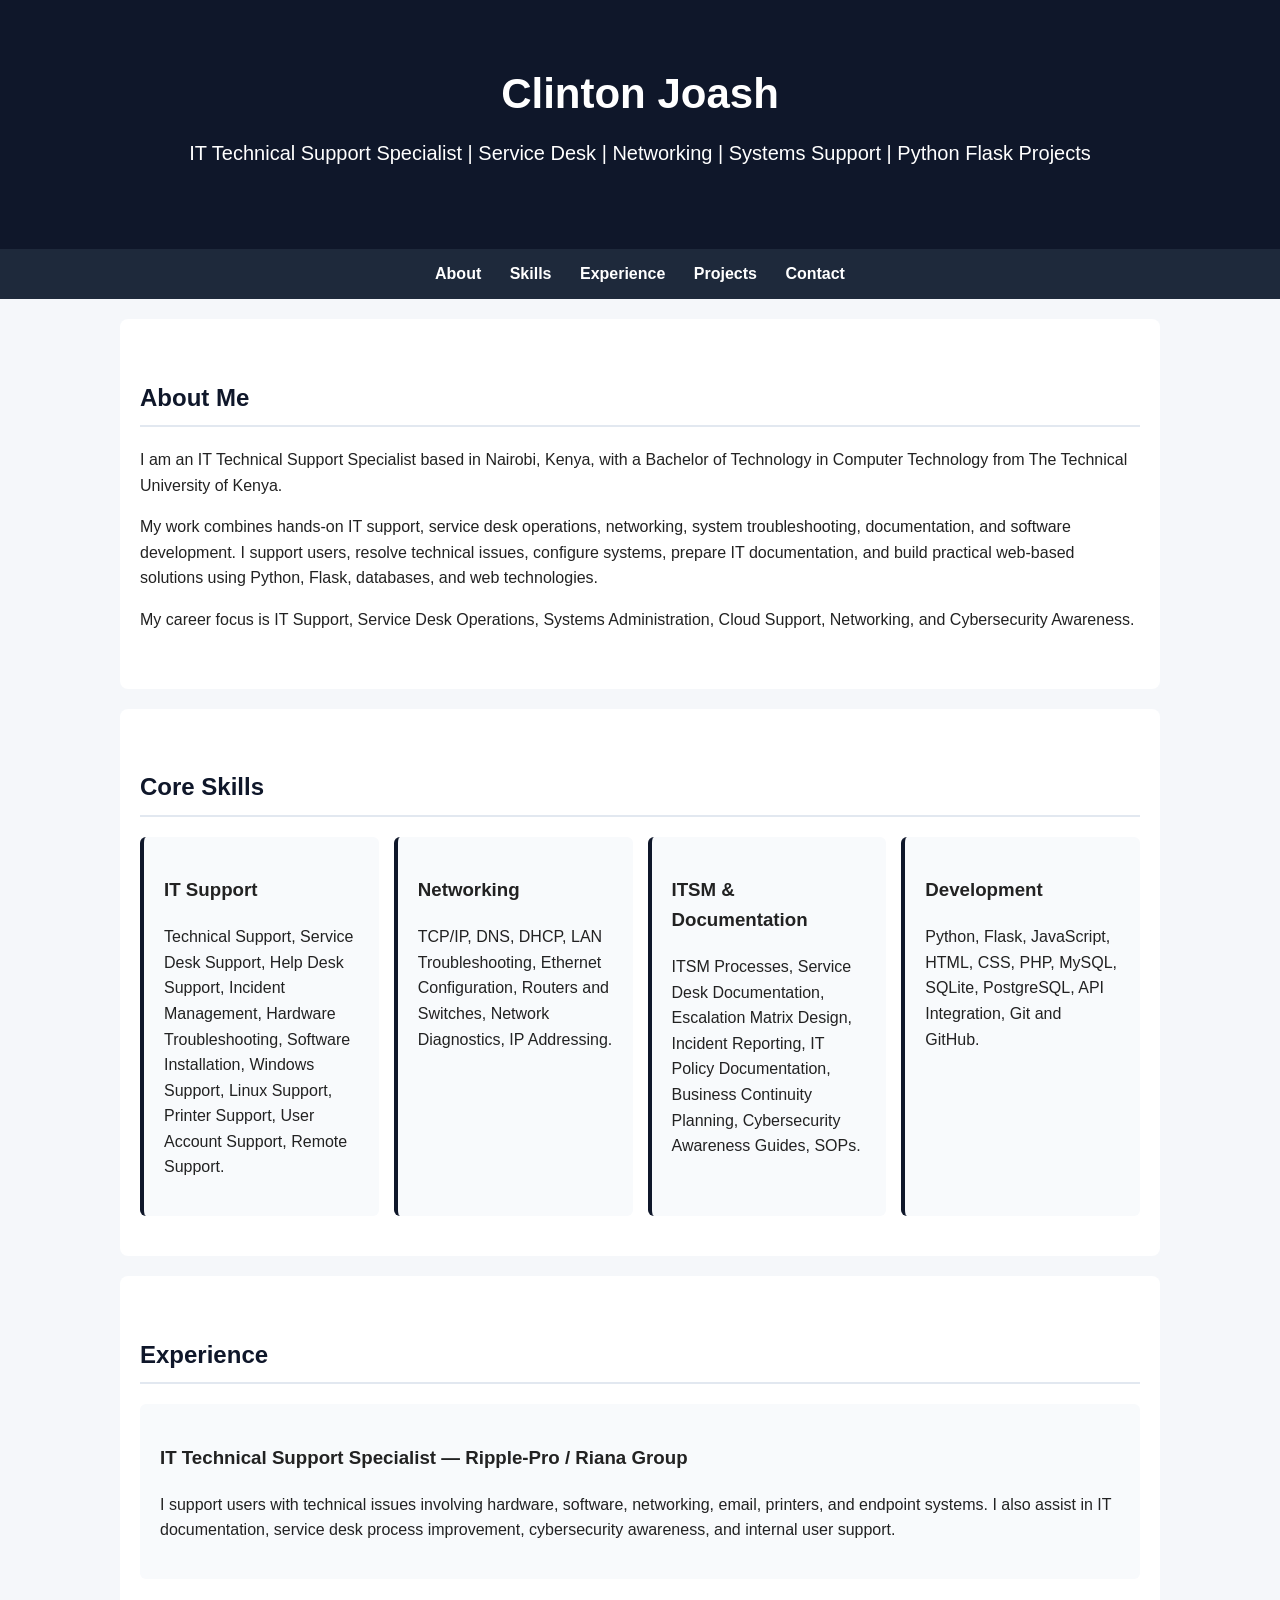
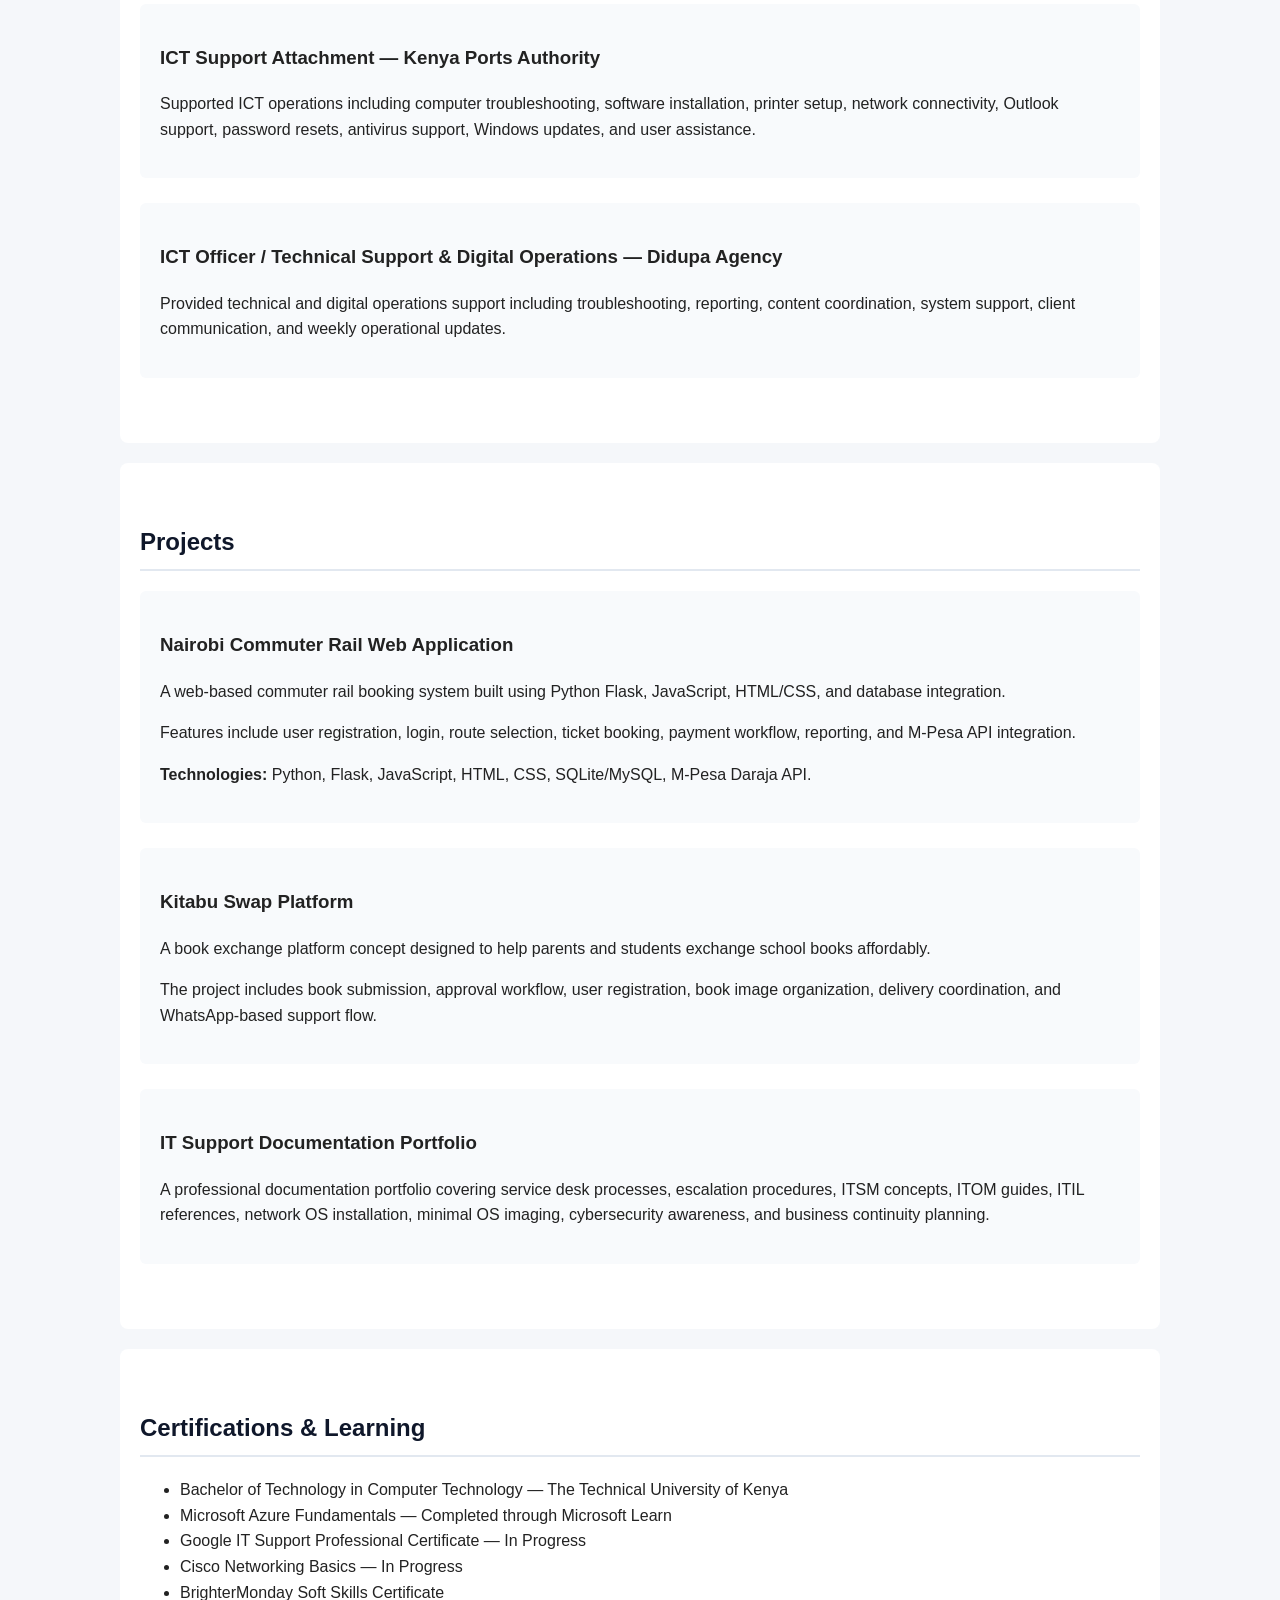
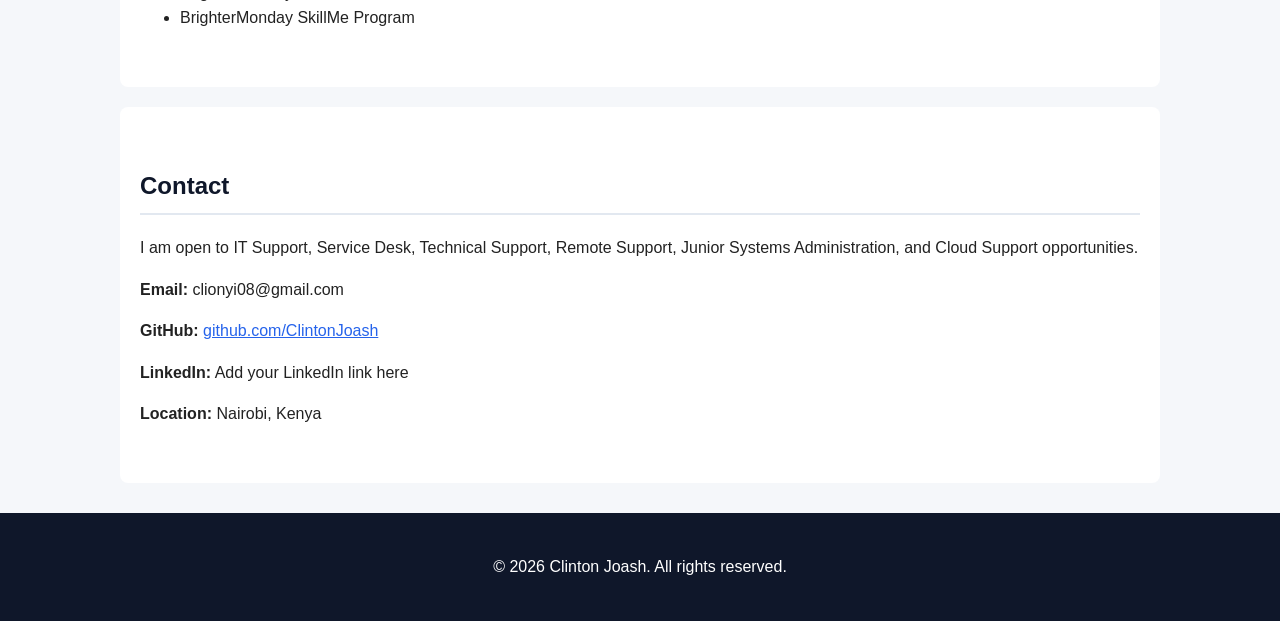
==== index.html @ 5e823f40 "Create professional portfolio website" ====
<!DOCTYPE html>
<html lang="en">
<head>
  <meta charset="UTF-8" />
  <meta name="viewport" content="width=device-width, initial-scale=1.0" />
  <title>Clinton Joash | IT Technical Support Specialist</title>
  <style>
    body {
      margin: 0;
      font-family: Arial, sans-serif;
      line-height: 1.6;
      color: #222;
      background: #f5f7fa;
    }

    header {
      background: #0f172a;
      color: white;
      padding: 60px 20px;
      text-align: center;
    }

    header h1 {
      margin: 0;
      font-size: 42px;
    }

    header p {
      font-size: 20px;
      margin-top: 10px;
    }

    nav {
      background: #1e293b;
      padding: 12px;
      text-align: center;
    }

    nav a {
      color: white;
      text-decoration: none;
      margin: 0 12px;
      font-weight: bold;
    }

    section {
      max-width: 1000px;
      margin: auto;
      padding: 40px 20px;
      background: white;
      margin-top: 20px;
      border-radius: 8px;
    }

    h2 {
      color: #0f172a;
      border-bottom: 2px solid #e2e8f0;
      padding-bottom: 8px;
    }

    .skills {
      display: grid;
      grid-template-columns: repeat(auto-fit, minmax(220px, 1fr));
      gap: 15px;
    }

    .card {
      background: #f8fafc;
      padding: 20px;
      border-left: 4px solid #0f172a;
      border-radius: 6px;
    }

    .project {
      margin-bottom: 25px;
      padding: 20px;
      background: #f8fafc;
      border-radius: 6px;
    }

    footer {
      text-align: center;
      padding: 25px;
      background: #0f172a;
      color: white;
      margin-top: 30px;
    }

    a {
      color: #2563eb;
    }
  </style>
</head>
<body>

  <header>
    <h1>Clinton Joash</h1>
    <p>IT Technical Support Specialist | Service Desk | Networking | Systems Support | Python Flask Projects</p>
  </header>

  <nav>
    <a href="#about">About</a>
    <a href="#skills">Skills</a>
    <a href="#experience">Experience</a>
    <a href="#projects">Projects</a>
    <a href="#contact">Contact</a>
  </nav>

  <section id="about">
    <h2>About Me</h2>
    <p>
      I am an IT Technical Support Specialist based in Nairobi, Kenya, with a Bachelor of Technology
      in Computer Technology from The Technical University of Kenya.
    </p>
    <p>
      My work combines hands-on IT support, service desk operations, networking, system troubleshooting,
      documentation, and software development. I support users, resolve technical issues, configure systems,
      prepare IT documentation, and build practical web-based solutions using Python, Flask, databases, and web technologies.
    </p>
    <p>
      My career focus is IT Support, Service Desk Operations, Systems Administration, Cloud Support,
      Networking, and Cybersecurity Awareness.
    </p>
  </section>

  <section id="skills">
    <h2>Core Skills</h2>

    <div class="skills">
      <div class="card">
        <h3>IT Support</h3>
        <p>
          Technical Support, Service Desk Support, Help Desk Support, Incident Management,
          Hardware Troubleshooting, Software Installation, Windows Support, Linux Support,
          Printer Support, User Account Support, Remote Support.
        </p>
      </div>

      <div class="card">
        <h3>Networking</h3>
        <p>
          TCP/IP, DNS, DHCP, LAN Troubleshooting, Ethernet Configuration,
          Routers and Switches, Network Diagnostics, IP Addressing.
        </p>
      </div>

      <div class="card">
        <h3>ITSM & Documentation</h3>
        <p>
          ITSM Processes, Service Desk Documentation, Escalation Matrix Design,
          Incident Reporting, IT Policy Documentation, Business Continuity Planning,
          Cybersecurity Awareness Guides, SOPs.
        </p>
      </div>

      <div class="card">
        <h3>Development</h3>
        <p>
          Python, Flask, JavaScript, HTML, CSS, PHP, MySQL, SQLite,
          PostgreSQL, API Integration, Git and GitHub.
        </p>
      </div>
    </div>
  </section>

  <section id="experience">
    <h2>Experience</h2>

    <div class="project">
      <h3>IT Technical Support Specialist — Ripple-Pro / Riana Group</h3>
      <p>
        I support users with technical issues involving hardware, software, networking, email,
        printers, and endpoint systems. I also assist in IT documentation, service desk process improvement,
        cybersecurity awareness, and internal user support.
      </p>
    </div>

    <div class="project">
      <h3>ICT Support Attachment — Kenya Ports Authority</h3>
      <p>
        Supported ICT operations including computer troubleshooting, software installation,
        printer setup, network connectivity, Outlook support, password resets, antivirus support,
        Windows updates, and user assistance.
      </p>
    </div>

    <div class="project">
      <h3>ICT Officer / Technical Support & Digital Operations — Didupa Agency</h3>
      <p>
        Provided technical and digital operations support including troubleshooting, reporting,
        content coordination, system support, client communication, and weekly operational updates.
      </p>
    </div>
  </section>

  <section id="projects">
    <h2>Projects</h2>

    <div class="project">
      <h3>Nairobi Commuter Rail Web Application</h3>
      <p>
        A web-based commuter rail booking system built using Python Flask, JavaScript,
        HTML/CSS, and database integration.
      </p>
      <p>
        Features include user registration, login, route selection, ticket booking,
        payment workflow, reporting, and M-Pesa API integration.
      </p>
      <p><strong>Technologies:</strong> Python, Flask, JavaScript, HTML, CSS, SQLite/MySQL, M-Pesa Daraja API.</p>
    </div>

    <div class="project">
      <h3>Kitabu Swap Platform</h3>
      <p>
        A book exchange platform concept designed to help parents and students exchange
        school books affordably.
      </p>
      <p>
        The project includes book submission, approval workflow, user registration,
        book image organization, delivery coordination, and WhatsApp-based support flow.
      </p>
    </div>

    <div class="project">
      <h3>IT Support Documentation Portfolio</h3>
      <p>
        A professional documentation portfolio covering service desk processes, escalation procedures,
        ITSM concepts, ITOM guides, ITIL references, network OS installation, minimal OS imaging,
        cybersecurity awareness, and business continuity planning.
      </p>
    </div>
  </section>

  <section>
    <h2>Certifications & Learning</h2>
    <ul>
      <li>Bachelor of Technology in Computer Technology — The Technical University of Kenya</li>
      <li>Microsoft Azure Fundamentals — Completed through Microsoft Learn</li>
      <li>Google IT Support Professional Certificate — In Progress</li>
      <li>Cisco Networking Basics — In Progress</li>
      <li>BrighterMonday Soft Skills Certificate</li>
      <li>BrighterMonday SkillMe Program</li>
    </ul>
  </section>

  <section id="contact">
    <h2>Contact</h2>
    <p>I am open to IT Support, Service Desk, Technical Support, Remote Support, Junior Systems Administration, and Cloud Support opportunities.</p>
    <p><strong>Email:</strong> clionyi08@gmail.com</p>
    <p><strong>GitHub:</strong> <a href="https://github.com/ClintonJoash">github.com/ClintonJoash</a></p>
    <p><strong>LinkedIn:</strong> Add your LinkedIn link here</p>
    <p><strong>Location:</strong> Nairobi, Kenya</p>
  </section>

  <footer>
    <p>&copy; 2026 Clinton Joash. All rights reserved.</p>
  </footer>

</body>
</html>
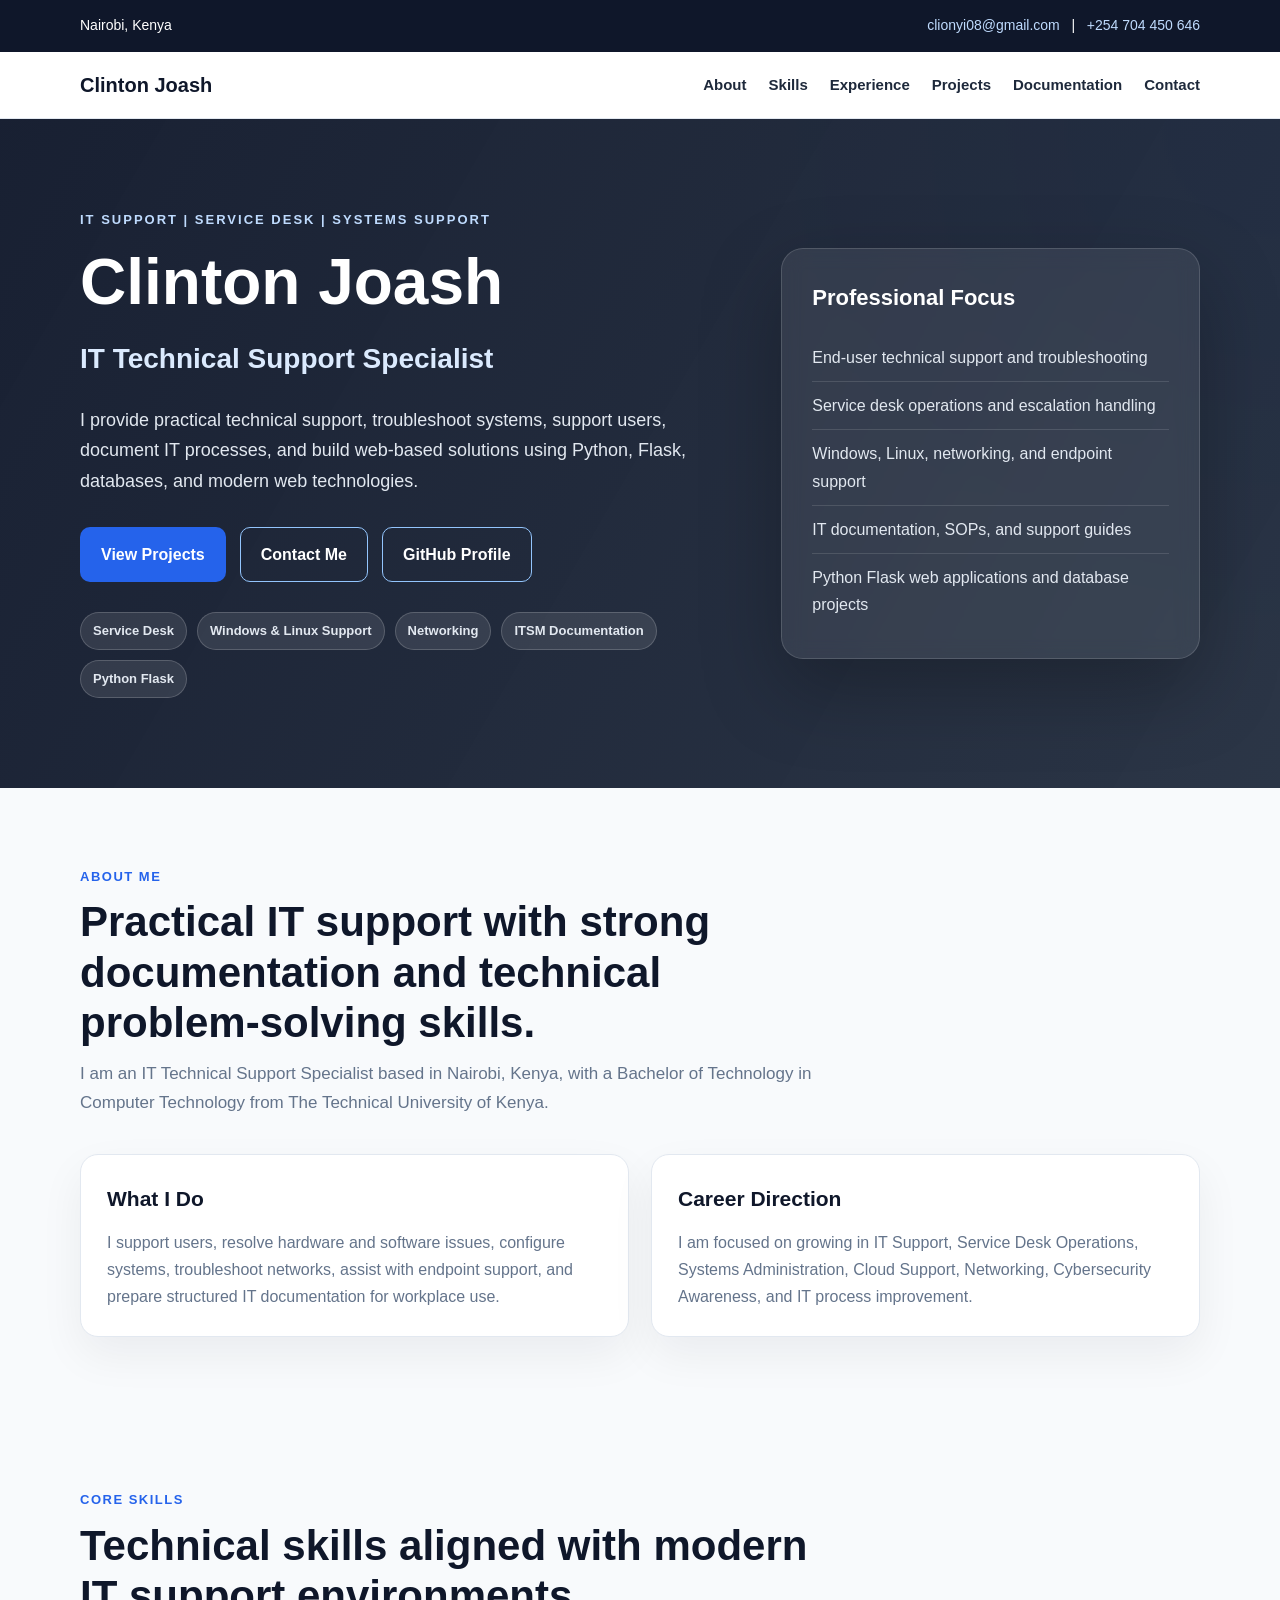
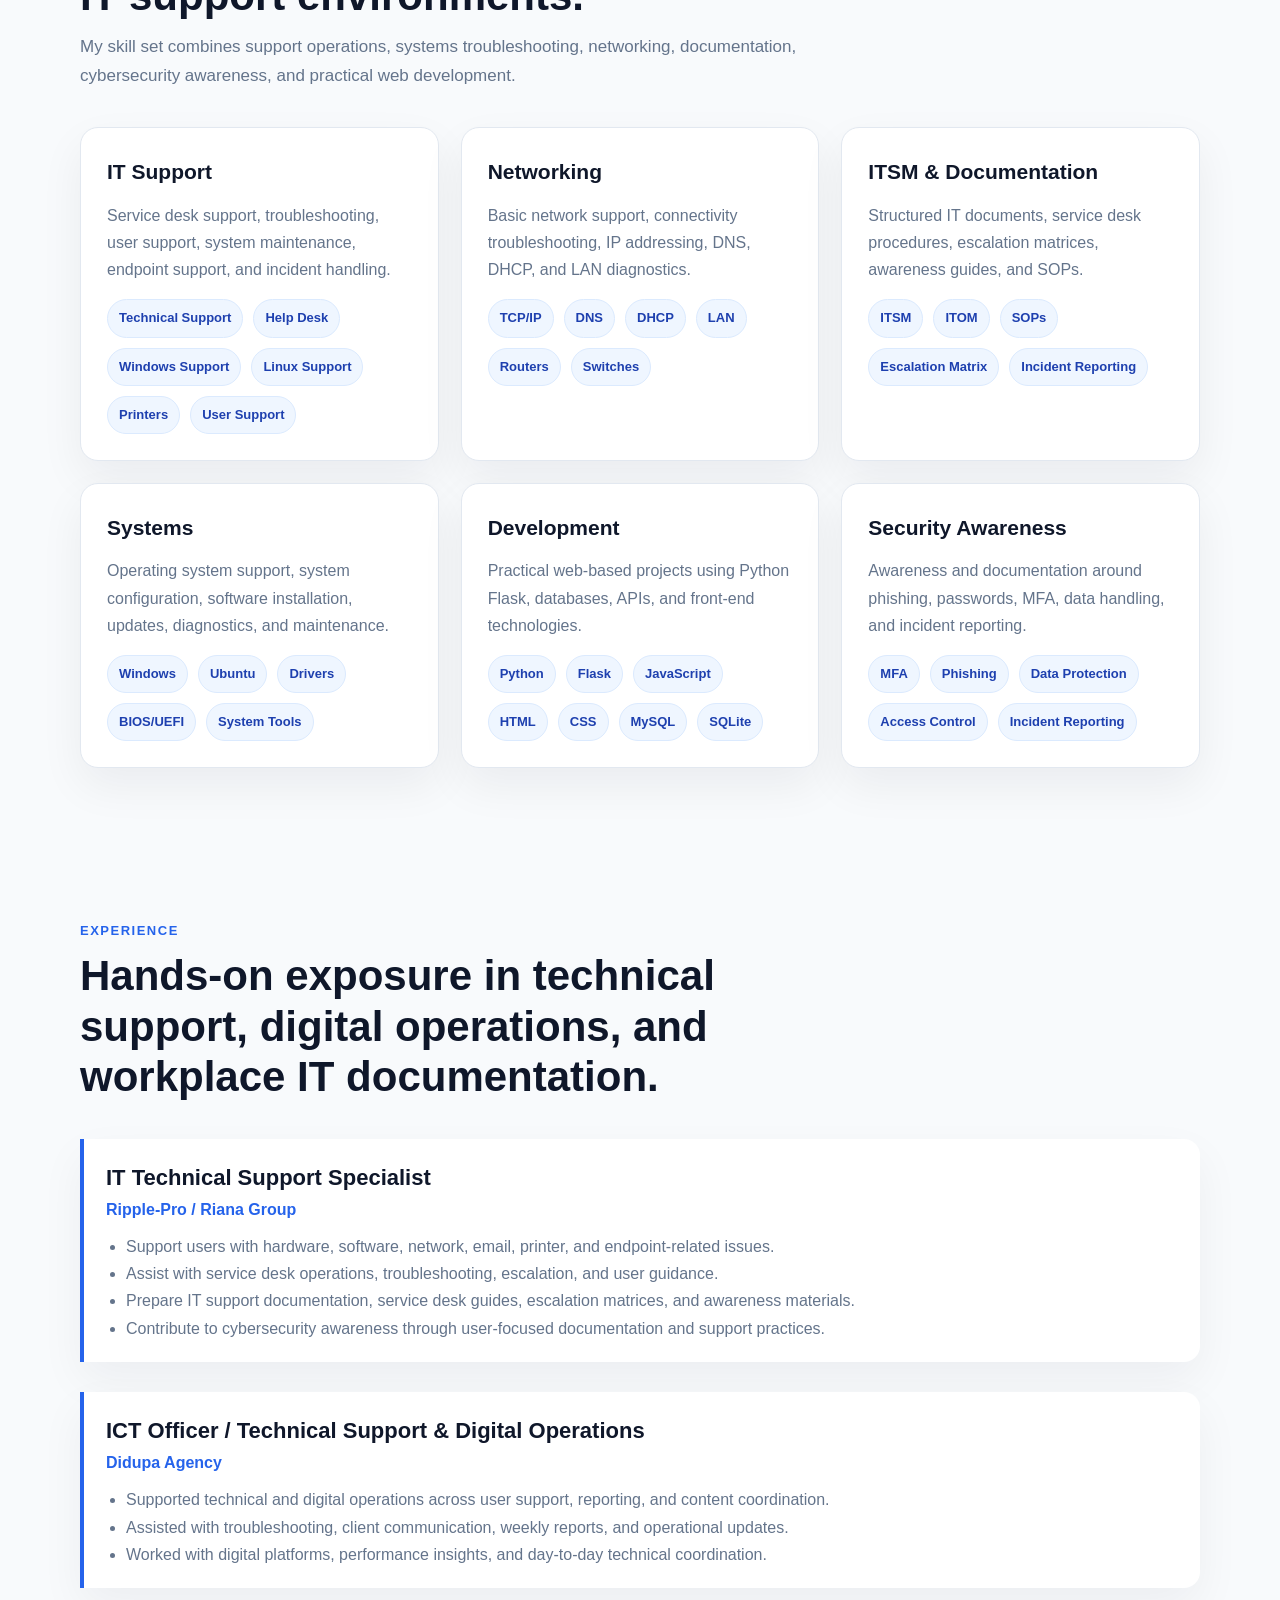
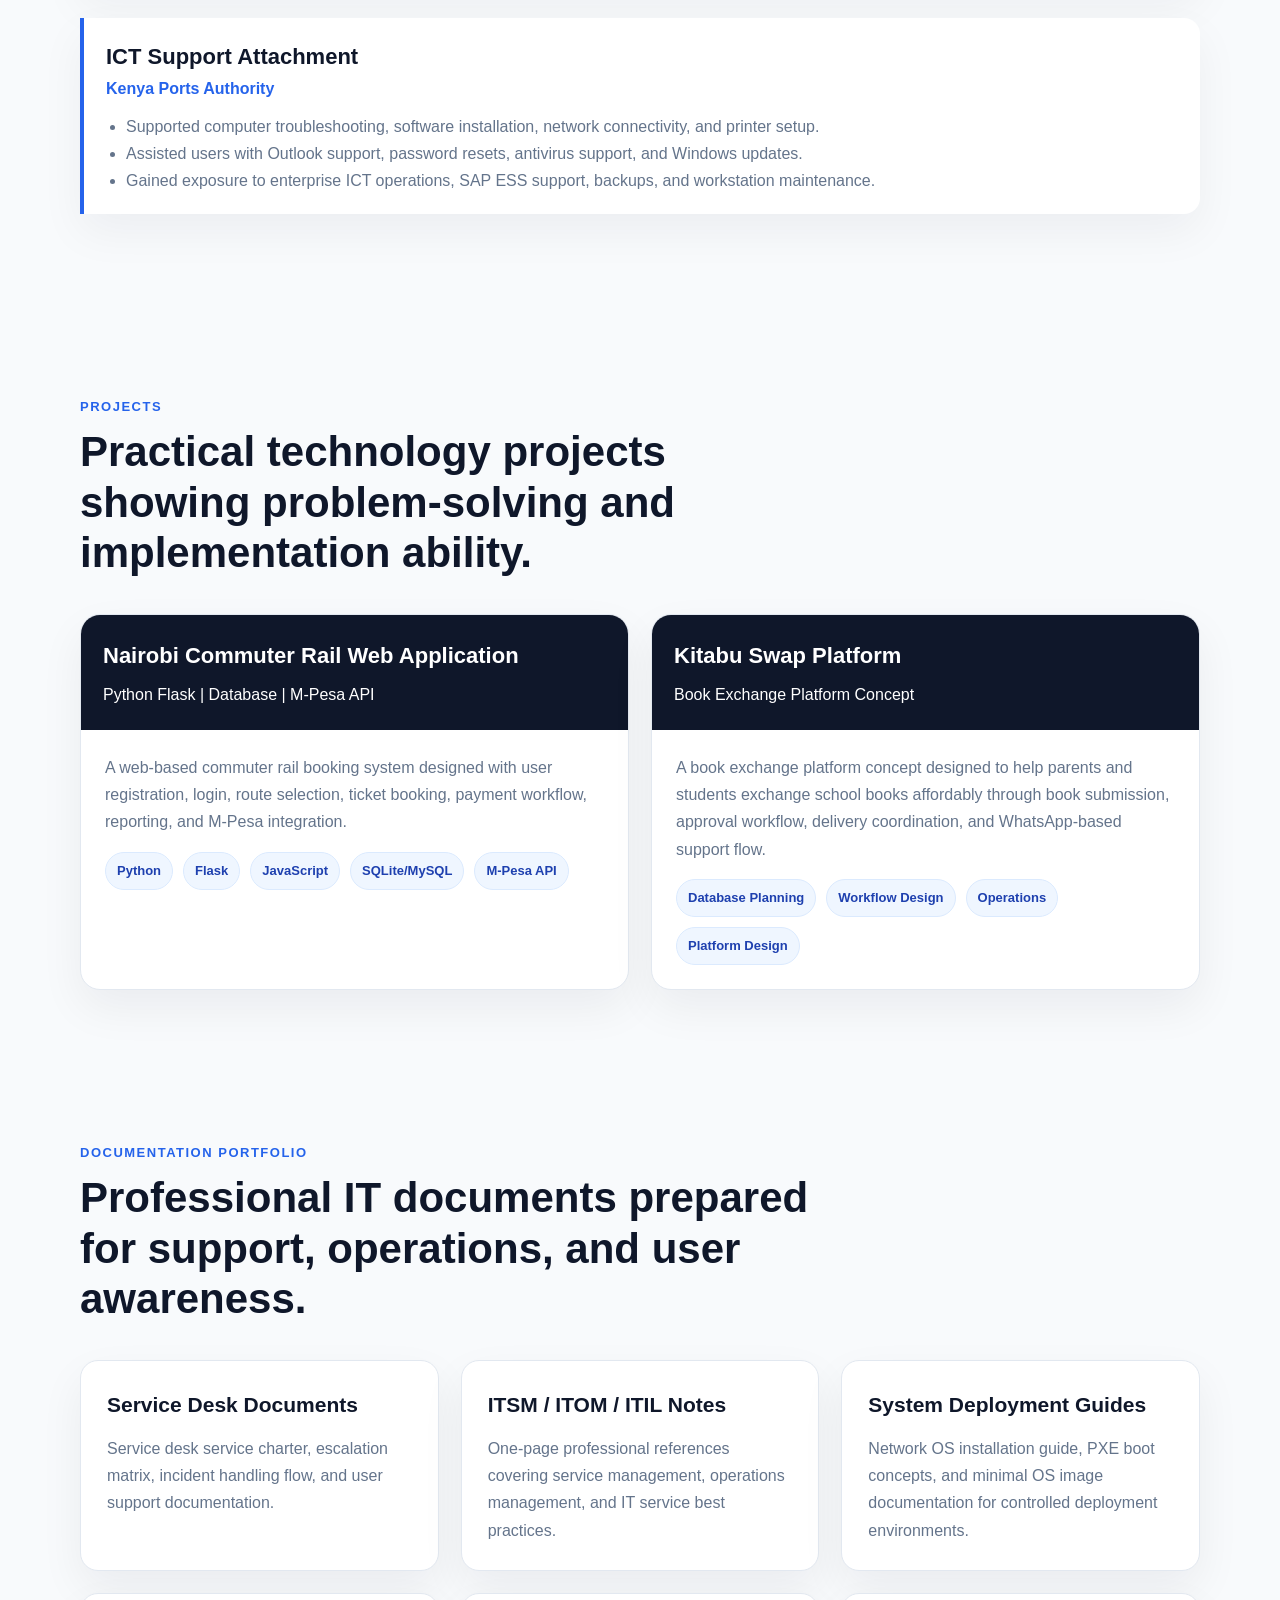
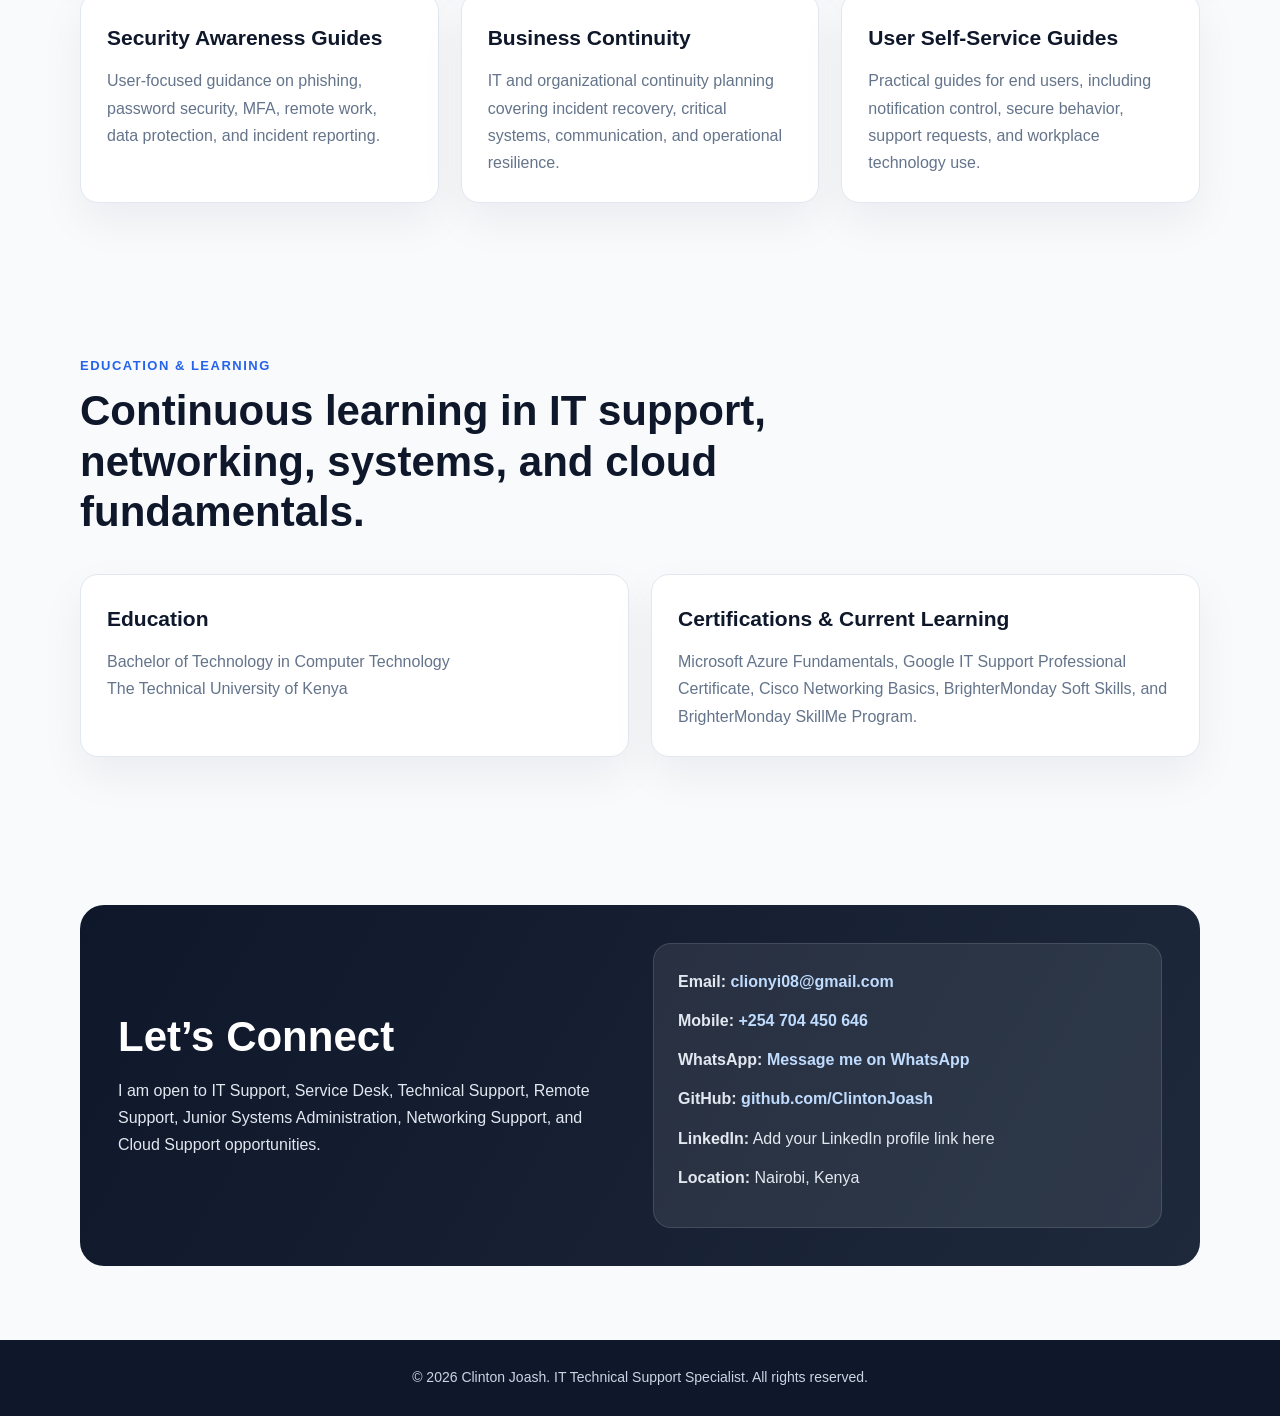
==== commit 7ac62131: "Redesign portfolio website professionally" ====
--- a/index.html
+++ b/index.html
@@ -3,257 +3,820 @@
 <head>
   <meta charset="UTF-8" />
   <meta name="viewport" content="width=device-width, initial-scale=1.0" />
+
   <title>Clinton Joash | IT Technical Support Specialist</title>
+
+  <meta name="description" content="Clinton Joash is an IT Technical Support Specialist based in Nairobi, Kenya, focused on service desk support, networking, systems support, ITSM documentation, and Python Flask projects." />
+
   <style>
+    :root {
+      --primary: #0f172a;
+      --secondary: #1e293b;
+      --accent: #2563eb;
+      --accent-dark: #1d4ed8;
+      --text: #1f2937;
+      --muted: #64748b;
+      --light: #f8fafc;
+      --border: #e2e8f0;
+      --white: #ffffff;
+      --success: #16a34a;
+    }
+
+    * {
+      box-sizing: border-box;
+      margin: 0;
+      padding: 0;
+    }
+
+    html {
+      scroll-behavior: smooth;
+    }
+
     body {
-      margin: 0;
-      font-family: Arial, sans-serif;
-      line-height: 1.6;
-      color: #222;
-      background: #f5f7fa;
-    }
-
-    header {
-      background: #0f172a;
-      color: white;
-      padding: 60px 20px;
+      font-family: Arial, Helvetica, sans-serif;
+      background: var(--light);
+      color: var(--text);
+      line-height: 1.7;
+    }
+
+    a {
+      color: var(--accent);
+      text-decoration: none;
+    }
+
+    a:hover {
+      text-decoration: underline;
+    }
+
+    .container {
+      width: min(1120px, 92%);
+      margin: auto;
+    }
+
+    .topbar {
+      background: var(--primary);
+      color: var(--white);
+      padding: 14px 0;
+      font-size: 14px;
+    }
+
+    .topbar-content {
+      display: flex;
+      justify-content: space-between;
+      gap: 16px;
+      flex-wrap: wrap;
+    }
+
+    .navbar {
+      background: var(--white);
+      border-bottom: 1px solid var(--border);
+      position: sticky;
+      top: 0;
+      z-index: 50;
+    }
+
+    .nav-content {
+      display: flex;
+      justify-content: space-between;
+      align-items: center;
+      padding: 16px 0;
+      gap: 20px;
+    }
+
+    .brand {
+      font-size: 20px;
+      font-weight: 800;
+      color: var(--primary);
+    }
+
+    .nav-links {
+      display: flex;
+      gap: 22px;
+      flex-wrap: wrap;
+      font-size: 15px;
+      font-weight: 600;
+    }
+
+    .nav-links a {
+      color: var(--secondary);
+    }
+
+    .hero {
+      background:
+        linear-gradient(120deg, rgba(15, 23, 42, 0.96), rgba(30, 41, 59, 0.94)),
+        radial-gradient(circle at top right, rgba(37, 99, 235, 0.35), transparent 35%);
+      color: var(--white);
+      padding: 90px 0;
+    }
+
+    .hero-grid {
+      display: grid;
+      grid-template-columns: 1.4fr 0.9fr;
+      gap: 50px;
+      align-items: center;
+    }
+
+    .eyebrow {
+      color: #bfdbfe;
+      text-transform: uppercase;
+      letter-spacing: 2px;
+      font-size: 13px;
+      font-weight: 700;
+      margin-bottom: 16px;
+    }
+
+    .hero h1 {
+      font-size: clamp(36px, 6vw, 64px);
+      line-height: 1.1;
+      margin-bottom: 18px;
+    }
+
+    .hero h2 {
+      font-size: clamp(20px, 3vw, 28px);
+      color: #dbeafe;
+      font-weight: 600;
+      margin-bottom: 22px;
+    }
+
+    .hero p {
+      font-size: 18px;
+      color: #e2e8f0;
+      max-width: 720px;
+      margin-bottom: 30px;
+    }
+
+    .hero-actions {
+      display: flex;
+      gap: 14px;
+      flex-wrap: wrap;
+      margin-bottom: 30px;
+    }
+
+    .btn {
+      display: inline-block;
+      padding: 13px 20px;
+      border-radius: 10px;
+      font-weight: 700;
+      transition: 0.2s ease;
+      border: 1px solid transparent;
+    }
+
+    .btn-primary {
+      background: var(--accent);
+      color: var(--white);
+    }
+
+    .btn-primary:hover {
+      background: var(--accent-dark);
+      text-decoration: none;
+    }
+
+    .btn-outline {
+      border-color: #93c5fd;
+      color: var(--white);
+    }
+
+    .btn-outline:hover {
+      background: rgba(255, 255, 255, 0.1);
+      text-decoration: none;
+    }
+
+    .hero-card {
+      background: rgba(255, 255, 255, 0.08);
+      border: 1px solid rgba(255, 255, 255, 0.15);
+      backdrop-filter: blur(10px);
+      border-radius: 22px;
+      padding: 30px;
+      box-shadow: 0 30px 80px rgba(0, 0, 0, 0.25);
+    }
+
+    .hero-card h3 {
+      margin-bottom: 18px;
+      font-size: 22px;
+    }
+
+    .hero-card ul {
+      list-style: none;
+    }
+
+    .hero-card li {
+      padding: 10px 0;
+      border-bottom: 1px solid rgba(255, 255, 255, 0.12);
+      color: #e2e8f0;
+    }
+
+    .hero-card li:last-child {
+      border-bottom: none;
+    }
+
+    .badges {
+      display: flex;
+      gap: 10px;
+      flex-wrap: wrap;
+    }
+
+    .badge {
+      background: rgba(255, 255, 255, 0.1);
+      border: 1px solid rgba(255, 255, 255, 0.18);
+      color: #e2e8f0;
+      padding: 7px 12px;
+      border-radius: 999px;
+      font-size: 13px;
+      font-weight: 700;
+    }
+
+    section {
+      padding: 74px 0;
+    }
+
+    .section-title {
+      max-width: 760px;
+      margin-bottom: 36px;
+    }
+
+    .section-title span {
+      color: var(--accent);
+      font-weight: 800;
+      text-transform: uppercase;
+      letter-spacing: 1.5px;
+      font-size: 13px;
+    }
+
+    .section-title h2 {
+      font-size: clamp(28px, 4vw, 42px);
+      color: var(--primary);
+      margin: 8px 0 12px;
+      line-height: 1.2;
+    }
+
+    .section-title p {
+      color: var(--muted);
+      font-size: 17px;
+    }
+
+    .grid-3 {
+      display: grid;
+      grid-template-columns: repeat(3, 1fr);
+      gap: 22px;
+    }
+
+    .grid-2 {
+      display: grid;
+      grid-template-columns: repeat(2, 1fr);
+      gap: 22px;
+    }
+
+    .card {
+      background: var(--white);
+      border: 1px solid var(--border);
+      border-radius: 18px;
+      padding: 26px;
+      box-shadow: 0 18px 45px rgba(15, 23, 42, 0.06);
+    }
+
+    .card h3 {
+      color: var(--primary);
+      font-size: 21px;
+      margin-bottom: 12px;
+    }
+
+    .card p {
+      color: var(--muted);
+    }
+
+    .skills-list {
+      display: flex;
+      gap: 10px;
+      flex-wrap: wrap;
+      margin-top: 16px;
+    }
+
+    .skill {
+      background: #eff6ff;
+      color: #1e40af;
+      border: 1px solid #dbeafe;
+      padding: 7px 11px;
+      border-radius: 999px;
+      font-size: 13px;
+      font-weight: 700;
+    }
+
+    .experience-item {
+      border-left: 4px solid var(--accent);
+      padding-left: 22px;
+      margin-bottom: 30px;
+      background: var(--white);
+      border-radius: 0 16px 16px 0;
+      padding-top: 20px;
+      padding-bottom: 20px;
+      padding-right: 22px;
+      box-shadow: 0 18px 45px rgba(15, 23, 42, 0.05);
+    }
+
+    .experience-item h3 {
+      color: var(--primary);
+      font-size: 22px;
+    }
+
+    .role-meta {
+      color: var(--accent);
+      font-weight: 800;
+      margin-bottom: 10px;
+    }
+
+    .experience-item ul {
+      margin-left: 20px;
+      color: var(--muted);
+    }
+
+    .project-card {
+      background: var(--white);
+      border: 1px solid var(--border);
+      border-radius: 20px;
+      overflow: hidden;
+      box-shadow: 0 18px 45px rgba(15, 23, 42, 0.06);
+    }
+
+    .project-header {
+      background: var(--primary);
+      color: var(--white);
+      padding: 22px;
+    }
+
+    .project-header h3 {
+      font-size: 22px;
+      margin-bottom: 6px;
+    }
+
+    .project-body {
+      padding: 24px;
+    }
+
+    .project-body p {
+      color: var(--muted);
+      margin-bottom: 14px;
+    }
+
+    .contact-box {
+      background: linear-gradient(120deg, var(--primary), var(--secondary));
+      color: var(--white);
+      border-radius: 24px;
+      padding: 38px;
+      display: grid;
+      grid-template-columns: 1fr 1fr;
+      gap: 26px;
+      align-items: center;
+    }
+
+    .contact-box h2 {
+      font-size: clamp(28px, 4vw, 42px);
+      line-height: 1.2;
+      margin-bottom: 14px;
+    }
+
+    .contact-box p {
+      color: #e2e8f0;
+    }
+
+    .contact-links {
+      background: rgba(255, 255, 255, 0.08);
+      border: 1px solid rgba(255, 255, 255, 0.12);
+      border-radius: 18px;
+      padding: 24px;
+    }
+
+    .contact-links p {
+      margin-bottom: 12px;
+      word-break: break-word;
+    }
+
+    .contact-links a {
+      color: #bfdbfe;
+      font-weight: 700;
+    }
+
+    footer {
+      background: var(--primary);
+      color: #cbd5e1;
       text-align: center;
-    }
-
-    header h1 {
-      margin: 0;
-      font-size: 42px;
-    }
-
-    header p {
-      font-size: 20px;
-      margin-top: 10px;
-    }
-
-    nav {
-      background: #1e293b;
-      padding: 12px;
-      text-align: center;
-    }
-
-    nav a {
-      color: white;
-      text-decoration: none;
-      margin: 0 12px;
-      font-weight: bold;
-    }
-
-    section {
-      max-width: 1000px;
-      margin: auto;
-      padding: 40px 20px;
-      background: white;
-      margin-top: 20px;
-      border-radius: 8px;
-    }
-
-    h2 {
-      color: #0f172a;
-      border-bottom: 2px solid #e2e8f0;
-      padding-bottom: 8px;
-    }
-
-    .skills {
-      display: grid;
-      grid-template-columns: repeat(auto-fit, minmax(220px, 1fr));
-      gap: 15px;
-    }
-
-    .card {
-      background: #f8fafc;
-      padding: 20px;
-      border-left: 4px solid #0f172a;
-      border-radius: 6px;
-    }
-
-    .project {
-      margin-bottom: 25px;
-      padding: 20px;
-      background: #f8fafc;
-      border-radius: 6px;
-    }
-
-    footer {
-      text-align: center;
-      padding: 25px;
-      background: #0f172a;
-      color: white;
-      margin-top: 30px;
-    }
-
-    a {
-      color: #2563eb;
+      padding: 26px 0;
+      font-size: 14px;
+    }
+
+    @media (max-width: 860px) {
+      .hero-grid,
+      .grid-2,
+      .grid-3,
+      .contact-box {
+        grid-template-columns: 1fr;
+      }
+
+      .nav-content {
+        align-items: flex-start;
+        flex-direction: column;
+      }
+
+      .hero {
+        padding: 70px 0;
+      }
     }
   </style>
 </head>
+
 <body>
 
-  <header>
-    <h1>Clinton Joash</h1>
-    <p>IT Technical Support Specialist | Service Desk | Networking | Systems Support | Python Flask Projects</p>
+  <div class="topbar">
+    <div class="container topbar-content">
+      <div>Nairobi, Kenya</div>
+      <div>
+        <a href="mailto:clionyi08@gmail.com" style="color:#bfdbfe;">clionyi08@gmail.com</a>
+        &nbsp; | &nbsp;
+        <a href="tel:+254704450646" style="color:#bfdbfe;">+254 704 450 646</a>
+      </div>
+    </div>
+  </div>
+
+  <nav class="navbar">
+    <div class="container nav-content">
+      <div class="brand">Clinton Joash</div>
+      <div class="nav-links">
+        <a href="#about">About</a>
+        <a href="#skills">Skills</a>
+        <a href="#experience">Experience</a>
+        <a href="#projects">Projects</a>
+        <a href="#documentation">Documentation</a>
+        <a href="#contact">Contact</a>
+      </div>
+    </div>
+  </nav>
+
+  <header class="hero">
+    <div class="container hero-grid">
+      <div>
+        <div class="eyebrow">IT Support | Service Desk | Systems Support</div>
+        <h1>Clinton Joash</h1>
+        <h2>IT Technical Support Specialist</h2>
+        <p>
+          I provide practical technical support, troubleshoot systems, support users,
+          document IT processes, and build web-based solutions using Python, Flask,
+          databases, and modern web technologies.
+        </p>
+
+        <div class="hero-actions">
+          <a href="#projects" class="btn btn-primary">View Projects</a>
+          <a href="#contact" class="btn btn-outline">Contact Me</a>
+          <a href="https://github.com/ClintonJoash" class="btn btn-outline" target="_blank">GitHub Profile</a>
+        </div>
+
+        <div class="badges">
+          <span class="badge">Service Desk</span>
+          <span class="badge">Windows & Linux Support</span>
+          <span class="badge">Networking</span>
+          <span class="badge">ITSM Documentation</span>
+          <span class="badge">Python Flask</span>
+        </div>
+      </div>
+
+      <div class="hero-card">
+        <h3>Professional Focus</h3>
+        <ul>
+          <li>End-user technical support and troubleshooting</li>
+          <li>Service desk operations and escalation handling</li>
+          <li>Windows, Linux, networking, and endpoint support</li>
+          <li>IT documentation, SOPs, and support guides</li>
+          <li>Python Flask web applications and database projects</li>
+        </ul>
+      </div>
+    </div>
   </header>
 
-  <nav>
-    <a href="#about">About</a>
-    <a href="#skills">Skills</a>
-    <a href="#experience">Experience</a>
-    <a href="#projects">Projects</a>
-    <a href="#contact">Contact</a>
-  </nav>
-
   <section id="about">
-    <h2>About Me</h2>
-    <p>
-      I am an IT Technical Support Specialist based in Nairobi, Kenya, with a Bachelor of Technology
-      in Computer Technology from The Technical University of Kenya.
-    </p>
-    <p>
-      My work combines hands-on IT support, service desk operations, networking, system troubleshooting,
-      documentation, and software development. I support users, resolve technical issues, configure systems,
-      prepare IT documentation, and build practical web-based solutions using Python, Flask, databases, and web technologies.
-    </p>
-    <p>
-      My career focus is IT Support, Service Desk Operations, Systems Administration, Cloud Support,
-      Networking, and Cybersecurity Awareness.
-    </p>
+    <div class="container">
+      <div class="section-title">
+        <span>About Me</span>
+        <h2>Practical IT support with strong documentation and technical problem-solving skills.</h2>
+        <p>
+          I am an IT Technical Support Specialist based in Nairobi, Kenya, with a Bachelor of Technology
+          in Computer Technology from The Technical University of Kenya.
+        </p>
+      </div>
+
+      <div class="grid-2">
+        <div class="card">
+          <h3>What I Do</h3>
+          <p>
+            I support users, resolve hardware and software issues, configure systems,
+            troubleshoot networks, assist with endpoint support, and prepare structured
+            IT documentation for workplace use.
+          </p>
+        </div>
+
+        <div class="card">
+          <h3>Career Direction</h3>
+          <p>
+            I am focused on growing in IT Support, Service Desk Operations, Systems Administration,
+            Cloud Support, Networking, Cybersecurity Awareness, and IT process improvement.
+          </p>
+        </div>
+      </div>
+    </div>
   </section>
 
   <section id="skills">
-    <h2>Core Skills</h2>
-
-    <div class="skills">
-      <div class="card">
-        <h3>IT Support</h3>
+    <div class="container">
+      <div class="section-title">
+        <span>Core Skills</span>
+        <h2>Technical skills aligned with modern IT support environments.</h2>
         <p>
-          Technical Support, Service Desk Support, Help Desk Support, Incident Management,
-          Hardware Troubleshooting, Software Installation, Windows Support, Linux Support,
-          Printer Support, User Account Support, Remote Support.
+          My skill set combines support operations, systems troubleshooting, networking,
+          documentation, cybersecurity awareness, and practical web development.
         </p>
       </div>
 
-      <div class="card">
-        <h3>Networking</h3>
-        <p>
-          TCP/IP, DNS, DHCP, LAN Troubleshooting, Ethernet Configuration,
-          Routers and Switches, Network Diagnostics, IP Addressing.
-        </p>
-      </div>
-
-      <div class="card">
-        <h3>ITSM & Documentation</h3>
-        <p>
-          ITSM Processes, Service Desk Documentation, Escalation Matrix Design,
-          Incident Reporting, IT Policy Documentation, Business Continuity Planning,
-          Cybersecurity Awareness Guides, SOPs.
-        </p>
-      </div>
-
-      <div class="card">
-        <h3>Development</h3>
-        <p>
-          Python, Flask, JavaScript, HTML, CSS, PHP, MySQL, SQLite,
-          PostgreSQL, API Integration, Git and GitHub.
-        </p>
+      <div class="grid-3">
+        <div class="card">
+          <h3>IT Support</h3>
+          <p>Service desk support, troubleshooting, user support, system maintenance, endpoint support, and incident handling.</p>
+          <div class="skills-list">
+            <span class="skill">Technical Support</span>
+            <span class="skill">Help Desk</span>
+            <span class="skill">Windows Support</span>
+            <span class="skill">Linux Support</span>
+            <span class="skill">Printers</span>
+            <span class="skill">User Support</span>
+          </div>
+        </div>
+
+        <div class="card">
+          <h3>Networking</h3>
+          <p>Basic network support, connectivity troubleshooting, IP addressing, DNS, DHCP, and LAN diagnostics.</p>
+          <div class="skills-list">
+            <span class="skill">TCP/IP</span>
+            <span class="skill">DNS</span>
+            <span class="skill">DHCP</span>
+            <span class="skill">LAN</span>
+            <span class="skill">Routers</span>
+            <span class="skill">Switches</span>
+          </div>
+        </div>
+
+        <div class="card">
+          <h3>ITSM & Documentation</h3>
+          <p>Structured IT documents, service desk procedures, escalation matrices, awareness guides, and SOPs.</p>
+          <div class="skills-list">
+            <span class="skill">ITSM</span>
+            <span class="skill">ITOM</span>
+            <span class="skill">SOPs</span>
+            <span class="skill">Escalation Matrix</span>
+            <span class="skill">Incident Reporting</span>
+          </div>
+        </div>
+
+        <div class="card">
+          <h3>Systems</h3>
+          <p>Operating system support, system configuration, software installation, updates, diagnostics, and maintenance.</p>
+          <div class="skills-list">
+            <span class="skill">Windows</span>
+            <span class="skill">Ubuntu</span>
+            <span class="skill">Drivers</span>
+            <span class="skill">BIOS/UEFI</span>
+            <span class="skill">System Tools</span>
+          </div>
+        </div>
+
+        <div class="card">
+          <h3>Development</h3>
+          <p>Practical web-based projects using Python Flask, databases, APIs, and front-end technologies.</p>
+          <div class="skills-list">
+            <span class="skill">Python</span>
+            <span class="skill">Flask</span>
+            <span class="skill">JavaScript</span>
+            <span class="skill">HTML</span>
+            <span class="skill">CSS</span>
+            <span class="skill">MySQL</span>
+            <span class="skill">SQLite</span>
+          </div>
+        </div>
+
+        <div class="card">
+          <h3>Security Awareness</h3>
+          <p>Awareness and documentation around phishing, passwords, MFA, data handling, and incident reporting.</p>
+          <div class="skills-list">
+            <span class="skill">MFA</span>
+            <span class="skill">Phishing</span>
+            <span class="skill">Data Protection</span>
+            <span class="skill">Access Control</span>
+            <span class="skill">Incident Reporting</span>
+          </div>
+        </div>
       </div>
     </div>
   </section>
 
   <section id="experience">
-    <h2>Experience</h2>
-
-    <div class="project">
-      <h3>IT Technical Support Specialist — Ripple-Pro / Riana Group</h3>
-      <p>
-        I support users with technical issues involving hardware, software, networking, email,
-        printers, and endpoint systems. I also assist in IT documentation, service desk process improvement,
-        cybersecurity awareness, and internal user support.
-      </p>
-    </div>
-
-    <div class="project">
-      <h3>ICT Support Attachment — Kenya Ports Authority</h3>
-      <p>
-        Supported ICT operations including computer troubleshooting, software installation,
-        printer setup, network connectivity, Outlook support, password resets, antivirus support,
-        Windows updates, and user assistance.
-      </p>
-    </div>
-
-    <div class="project">
-      <h3>ICT Officer / Technical Support & Digital Operations — Didupa Agency</h3>
-      <p>
-        Provided technical and digital operations support including troubleshooting, reporting,
-        content coordination, system support, client communication, and weekly operational updates.
-      </p>
+    <div class="container">
+      <div class="section-title">
+        <span>Experience</span>
+        <h2>Hands-on exposure in technical support, digital operations, and workplace IT documentation.</h2>
+      </div>
+
+      <div class="experience-item">
+        <h3>IT Technical Support Specialist</h3>
+        <div class="role-meta">Ripple-Pro / Riana Group</div>
+        <ul>
+          <li>Support users with hardware, software, network, email, printer, and endpoint-related issues.</li>
+          <li>Assist with service desk operations, troubleshooting, escalation, and user guidance.</li>
+          <li>Prepare IT support documentation, service desk guides, escalation matrices, and awareness materials.</li>
+          <li>Contribute to cybersecurity awareness through user-focused documentation and support practices.</li>
+        </ul>
+      </div>
+
+      <div class="experience-item">
+        <h3>ICT Officer / Technical Support & Digital Operations</h3>
+        <div class="role-meta">Didupa Agency</div>
+        <ul>
+          <li>Supported technical and digital operations across user support, reporting, and content coordination.</li>
+          <li>Assisted with troubleshooting, client communication, weekly reports, and operational updates.</li>
+          <li>Worked with digital platforms, performance insights, and day-to-day technical coordination.</li>
+        </ul>
+      </div>
+
+      <div class="experience-item">
+        <h3>ICT Support Attachment</h3>
+        <div class="role-meta">Kenya Ports Authority</div>
+        <ul>
+          <li>Supported computer troubleshooting, software installation, network connectivity, and printer setup.</li>
+          <li>Assisted users with Outlook support, password resets, antivirus support, and Windows updates.</li>
+          <li>Gained exposure to enterprise ICT operations, SAP ESS support, backups, and workstation maintenance.</li>
+        </ul>
+      </div>
     </div>
   </section>
 
   <section id="projects">
-    <h2>Projects</h2>
-
-    <div class="project">
-      <h3>Nairobi Commuter Rail Web Application</h3>
-      <p>
-        A web-based commuter rail booking system built using Python Flask, JavaScript,
-        HTML/CSS, and database integration.
-      </p>
-      <p>
-        Features include user registration, login, route selection, ticket booking,
-        payment workflow, reporting, and M-Pesa API integration.
-      </p>
-      <p><strong>Technologies:</strong> Python, Flask, JavaScript, HTML, CSS, SQLite/MySQL, M-Pesa Daraja API.</p>
-    </div>
-
-    <div class="project">
-      <h3>Kitabu Swap Platform</h3>
-      <p>
-        A book exchange platform concept designed to help parents and students exchange
-        school books affordably.
-      </p>
-      <p>
-        The project includes book submission, approval workflow, user registration,
-        book image organization, delivery coordination, and WhatsApp-based support flow.
-      </p>
-    </div>
-
-    <div class="project">
-      <h3>IT Support Documentation Portfolio</h3>
-      <p>
-        A professional documentation portfolio covering service desk processes, escalation procedures,
-        ITSM concepts, ITOM guides, ITIL references, network OS installation, minimal OS imaging,
-        cybersecurity awareness, and business continuity planning.
-      </p>
+    <div class="container">
+      <div class="section-title">
+        <span>Projects</span>
+        <h2>Practical technology projects showing problem-solving and implementation ability.</h2>
+      </div>
+
+      <div class="grid-2">
+        <div class="project-card">
+          <div class="project-header">
+            <h3>Nairobi Commuter Rail Web Application</h3>
+            <p>Python Flask | Database | M-Pesa API</p>
+          </div>
+          <div class="project-body">
+            <p>
+              A web-based commuter rail booking system designed with user registration,
+              login, route selection, ticket booking, payment workflow, reporting, and M-Pesa integration.
+            </p>
+            <div class="skills-list">
+              <span class="skill">Python</span>
+              <span class="skill">Flask</span>
+              <span class="skill">JavaScript</span>
+              <span class="skill">SQLite/MySQL</span>
+              <span class="skill">M-Pesa API</span>
+            </div>
+          </div>
+        </div>
+
+        <div class="project-card">
+          <div class="project-header">
+            <h3>Kitabu Swap Platform</h3>
+            <p>Book Exchange Platform Concept</p>
+          </div>
+          <div class="project-body">
+            <p>
+              A book exchange platform concept designed to help parents and students exchange
+              school books affordably through book submission, approval workflow, delivery coordination,
+              and WhatsApp-based support flow.
+            </p>
+            <div class="skills-list">
+              <span class="skill">Database Planning</span>
+              <span class="skill">Workflow Design</span>
+              <span class="skill">Operations</span>
+              <span class="skill">Platform Design</span>
+            </div>
+          </div>
+        </div>
+      </div>
     </div>
   </section>
 
-  <section>
-    <h2>Certifications & Learning</h2>
-    <ul>
-      <li>Bachelor of Technology in Computer Technology — The Technical University of Kenya</li>
-      <li>Microsoft Azure Fundamentals — Completed through Microsoft Learn</li>
-      <li>Google IT Support Professional Certificate — In Progress</li>
-      <li>Cisco Networking Basics — In Progress</li>
-      <li>BrighterMonday Soft Skills Certificate</li>
-      <li>BrighterMonday SkillMe Program</li>
-    </ul>
+  <section id="documentation">
+    <div class="container">
+      <div class="section-title">
+        <span>Documentation Portfolio</span>
+        <h2>Professional IT documents prepared for support, operations, and user awareness.</h2>
+      </div>
+
+      <div class="grid-3">
+        <div class="card">
+          <h3>Service Desk Documents</h3>
+          <p>
+            Service desk service charter, escalation matrix, incident handling flow,
+            and user support documentation.
+          </p>
+        </div>
+
+        <div class="card">
+          <h3>ITSM / ITOM / ITIL Notes</h3>
+          <p>
+            One-page professional references covering service management,
+            operations management, and IT service best practices.
+          </p>
+        </div>
+
+        <div class="card">
+          <h3>System Deployment Guides</h3>
+          <p>
+            Network OS installation guide, PXE boot concepts, and minimal OS image
+            documentation for controlled deployment environments.
+          </p>
+        </div>
+
+        <div class="card">
+          <h3>Security Awareness Guides</h3>
+          <p>
+            User-focused guidance on phishing, password security, MFA, remote work,
+            data protection, and incident reporting.
+          </p>
+        </div>
+
+        <div class="card">
+          <h3>Business Continuity</h3>
+          <p>
+            IT and organizational continuity planning covering incident recovery,
+            critical systems, communication, and operational resilience.
+          </p>
+        </div>
+
+        <div class="card">
+          <h3>User Self-Service Guides</h3>
+          <p>
+            Practical guides for end users, including notification control,
+            secure behavior, support requests, and workplace technology use.
+          </p>
+        </div>
+      </div>
+    </div>
   </section>
 
+  <section id="learning">
+    <div class="container">
+      <div class="section-title">
+        <span>Education & Learning</span>
+        <h2>Continuous learning in IT support, networking, systems, and cloud fundamentals.</h2>
+      </div>
+
+      <div class="grid-2">
+        <div class="card">
+          <h3>Education</h3>
+          <p>
+            Bachelor of Technology in Computer Technology<br />
+            The Technical University of Kenya
+          </p>
+        </div>
+
+        <div class="card">
+          <h3>Certifications & Current Learning</h3>
+          <p>
+            Microsoft Azure Fundamentals, Google IT Support Professional Certificate,
+            Cisco Networking Basics, BrighterMonday Soft Skills, and BrighterMonday SkillMe Program.
+          </p>
+        </div>
+      </div>
+    </div>
+  </section>
+
   <section id="contact">
-    <h2>Contact</h2>
-    <p>I am open to IT Support, Service Desk, Technical Support, Remote Support, Junior Systems Administration, and Cloud Support opportunities.</p>
-    <p><strong>Email:</strong> clionyi08@gmail.com</p>
-    <p><strong>GitHub:</strong> <a href="https://github.com/ClintonJoash">github.com/ClintonJoash</a></p>
-    <p><strong>LinkedIn:</strong> Add your LinkedIn link here</p>
-    <p><strong>Location:</strong> Nairobi, Kenya</p>
+    <div class="container">
+      <div class="contact-box">
+        <div>
+          <h2>Let’s Connect</h2>
+          <p>
+            I am open to IT Support, Service Desk, Technical Support, Remote Support,
+            Junior Systems Administration, Networking Support, and Cloud Support opportunities.
+          </p>
+        </div>
+
+        <div class="contact-links">
+          <p><strong>Email:</strong> <a href="mailto:clionyi08@gmail.com">clionyi08@gmail.com</a></p>
+          <p><strong>Mobile:</strong> <a href="tel:+254704450646">+254 704 450 646</a></p>
+          <p><strong>WhatsApp:</strong> <a href="https://wa.me/254704450646" target="_blank">Message me on WhatsApp</a></p>
+          <p><strong>GitHub:</strong> <a href="https://github.com/ClintonJoash" target="_blank">github.com/ClintonJoash</a></p>
+          <p><strong>LinkedIn:</strong> Add your LinkedIn profile link here</p>
+          <p><strong>Location:</strong> Nairobi, Kenya</p>
+        </div>
+      </div>
+    </div>
   </section>
 
   <footer>
-    <p>&copy; 2026 Clinton Joash. All rights reserved.</p>
+    <div class="container">
+      <p>&copy; 2026 Clinton Joash. IT Technical Support Specialist. All rights reserved.</p>
+    </div>
   </footer>
 
 </body>
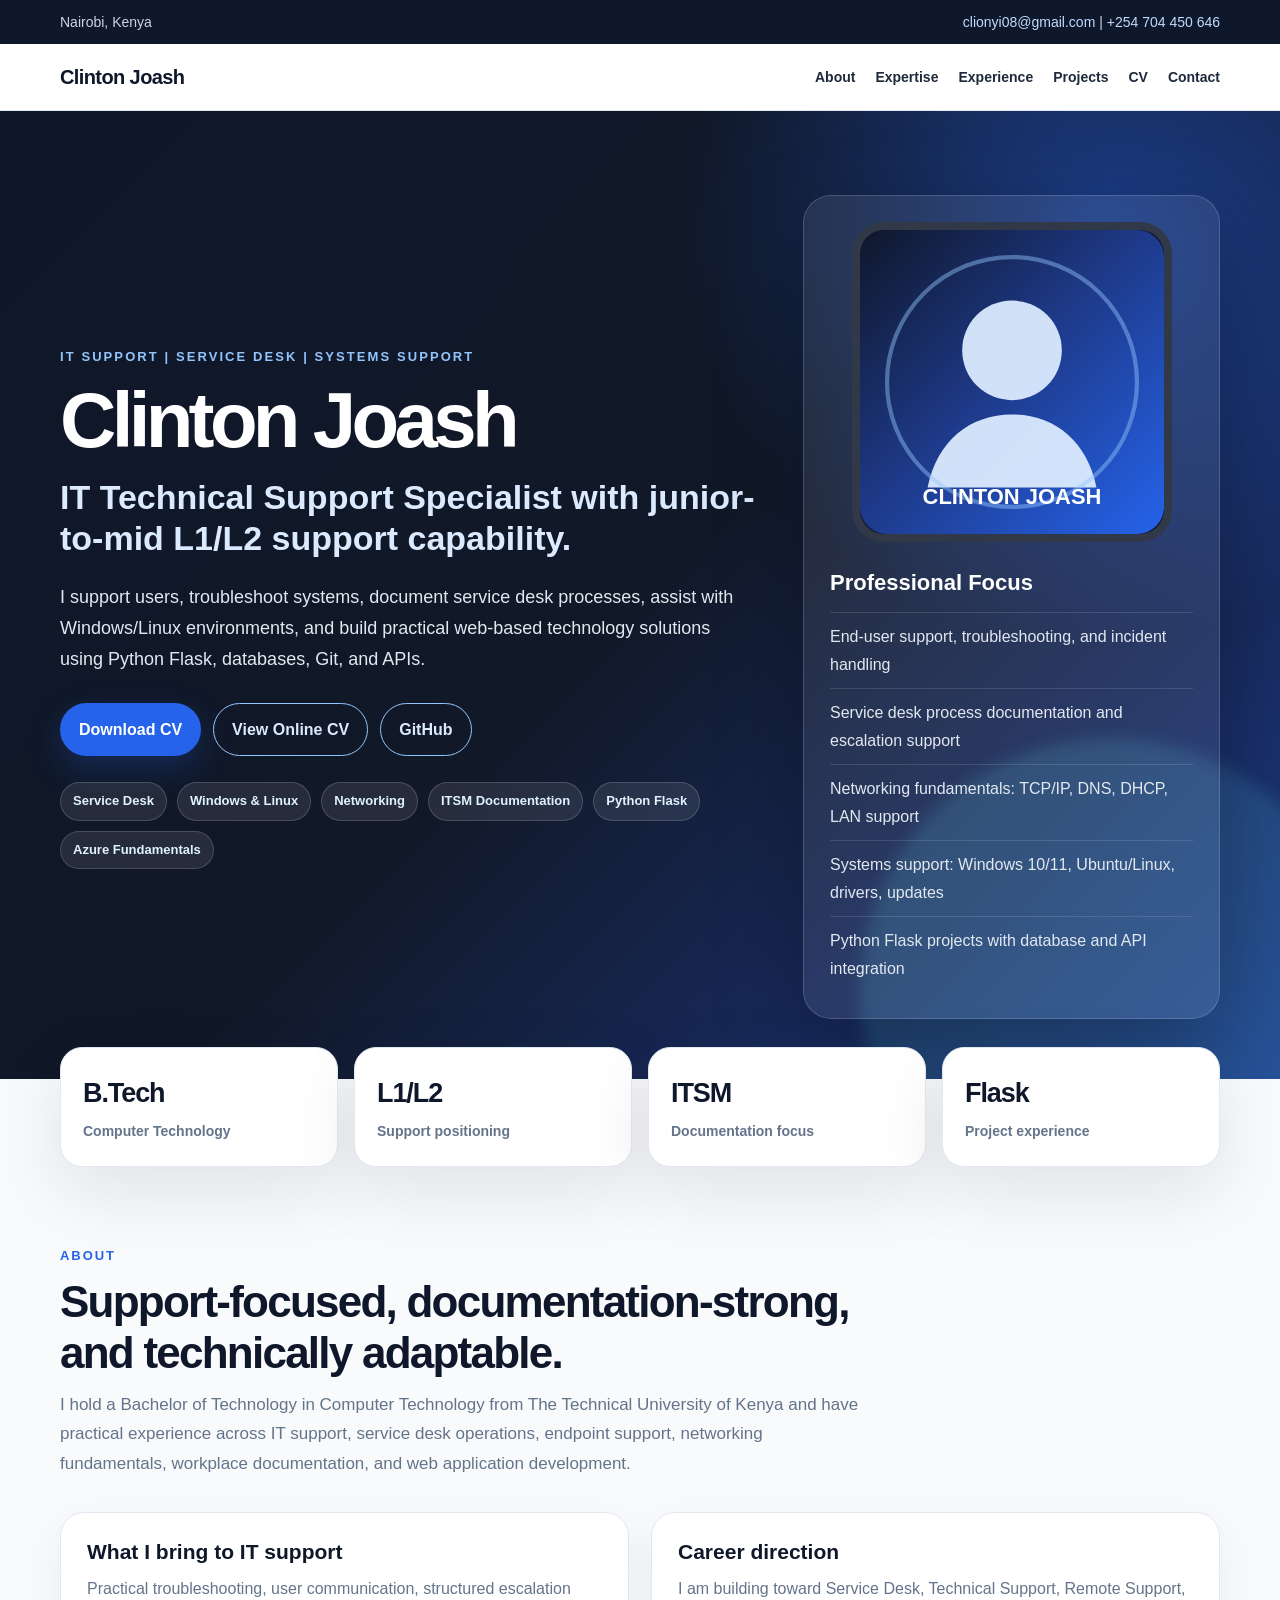
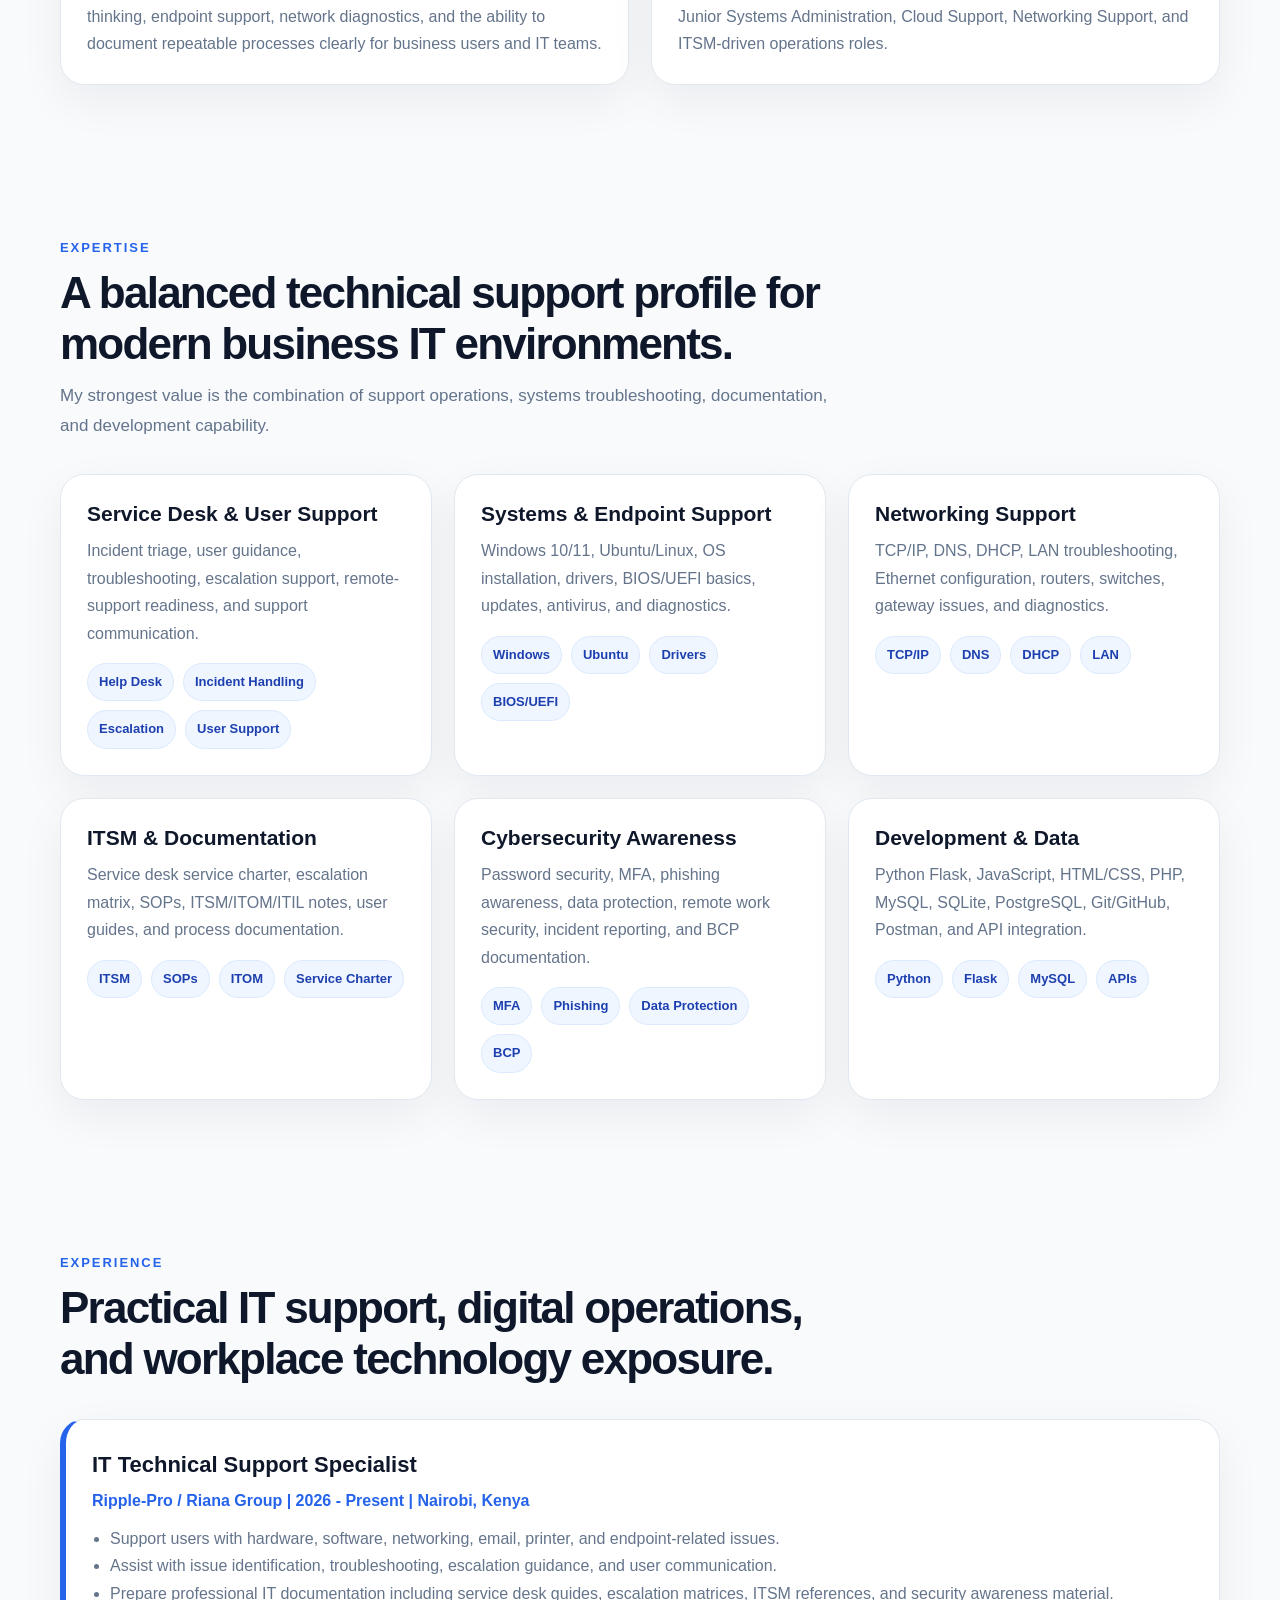
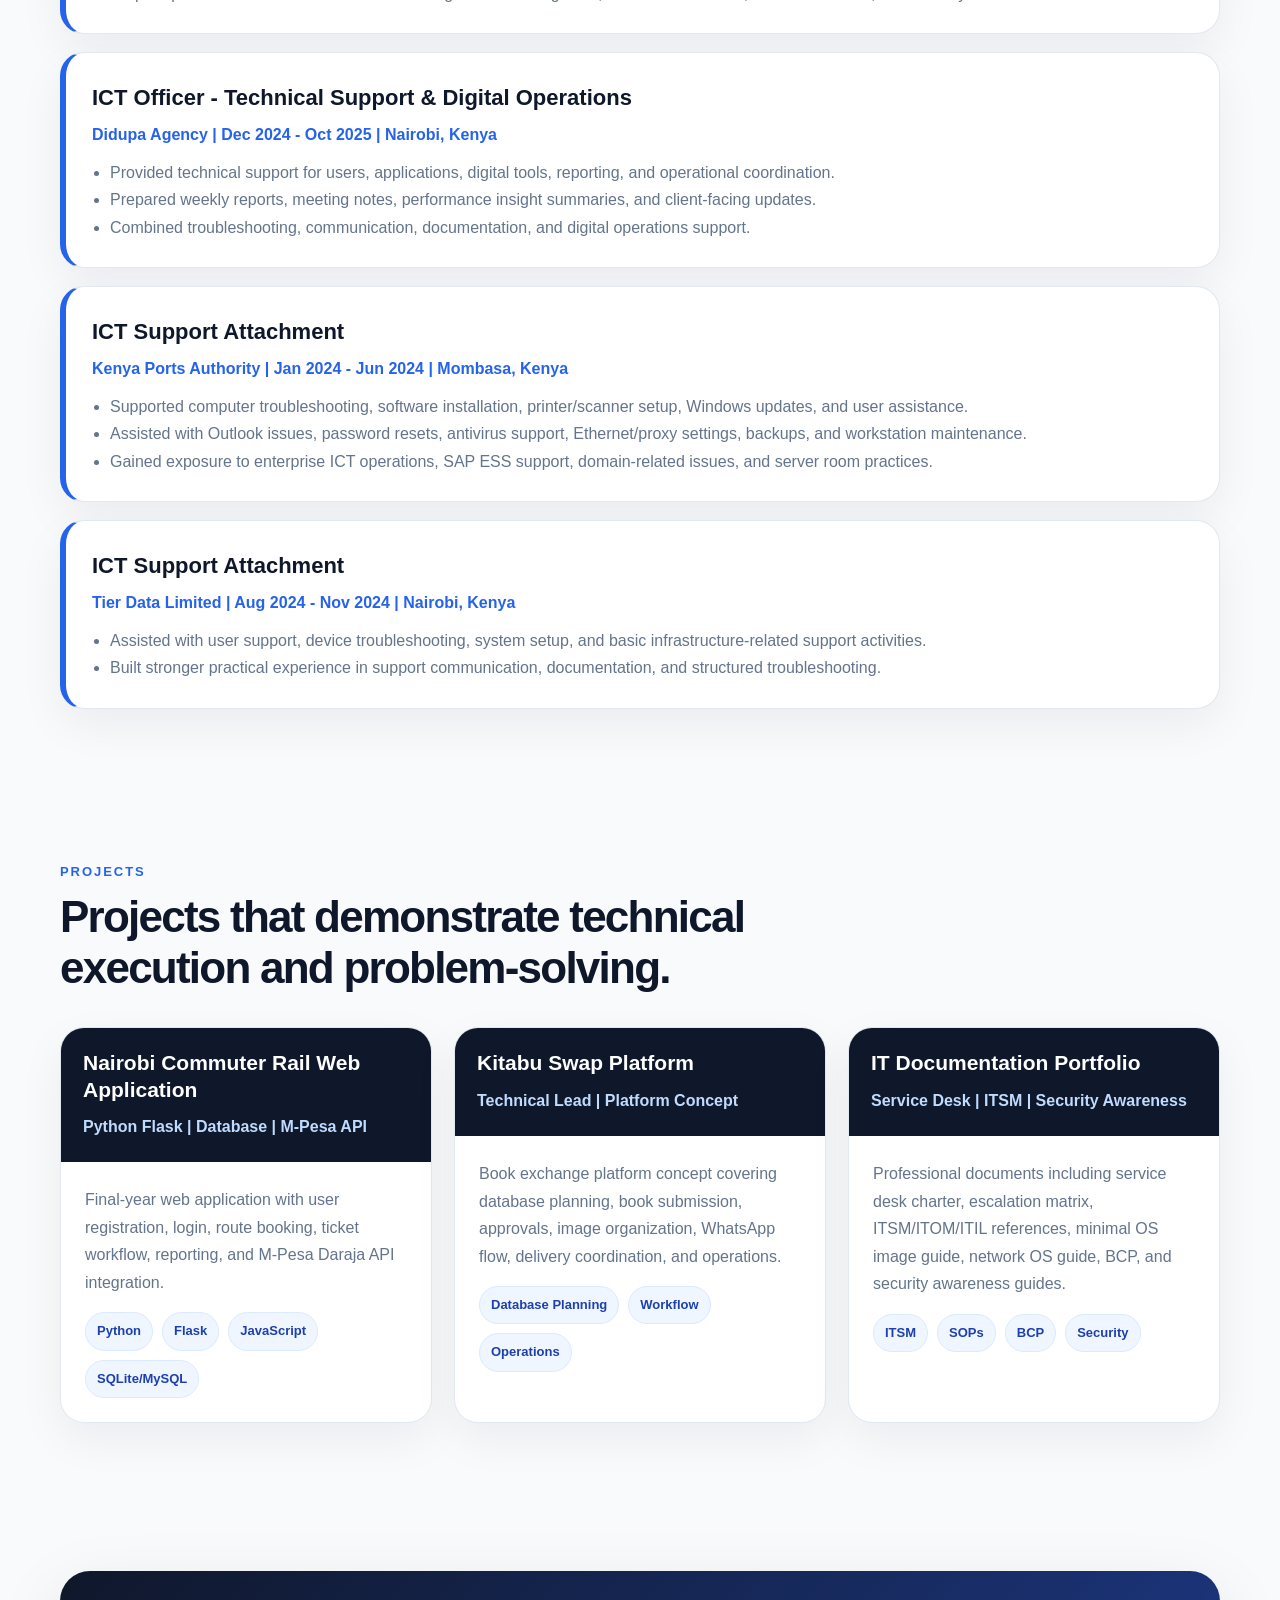
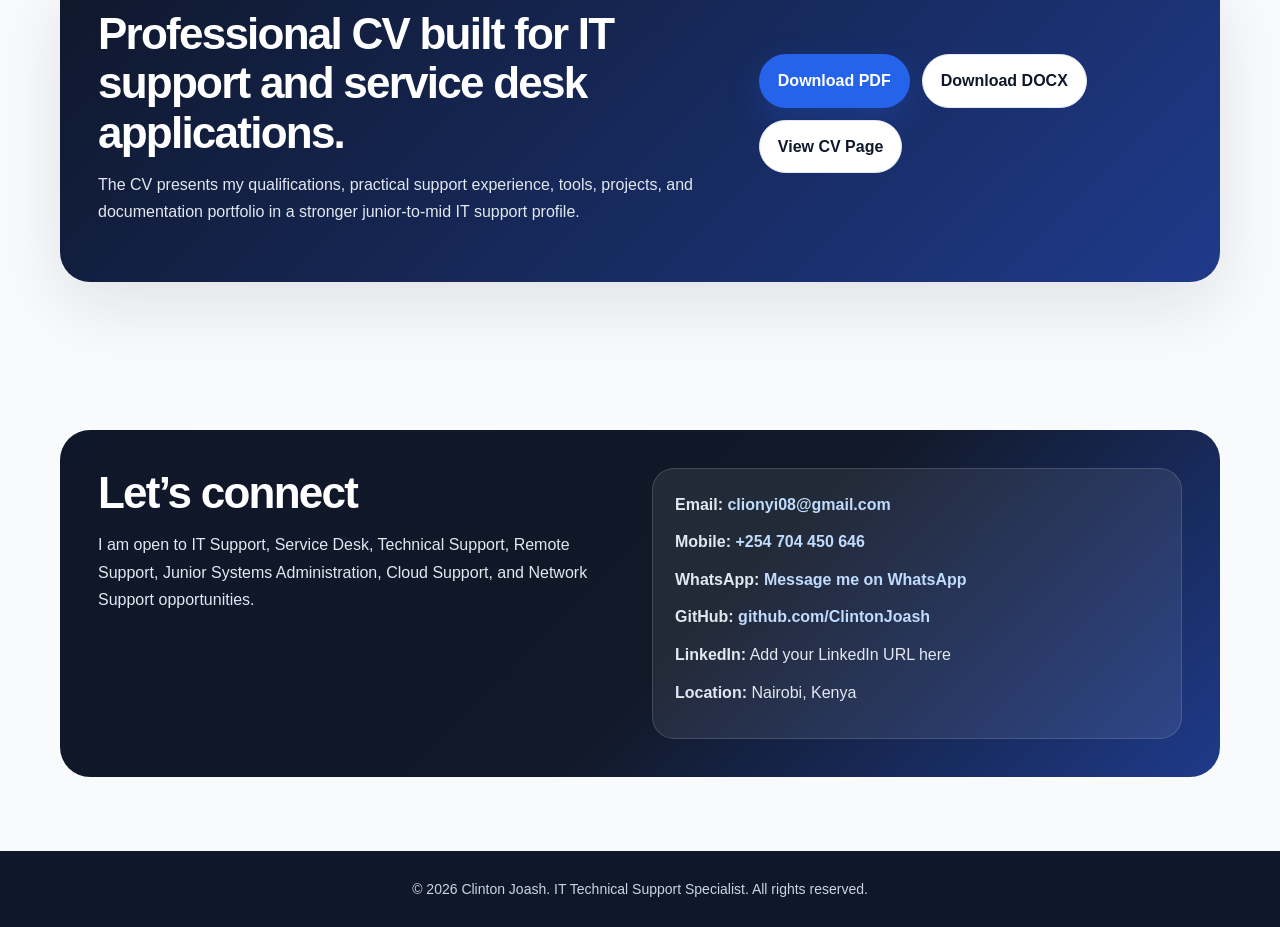
==== commit 72ded694: "Upgrade professional portfolio and CV" ====
--- a/index.html
+++ b/index.html
@@ -3,448 +3,27 @@
 <head>
   <meta charset="UTF-8" />
   <meta name="viewport" content="width=device-width, initial-scale=1.0" />
-
+  <meta name="description" content="Clinton Joash - IT Technical Support Specialist in Nairobi, Kenya. Service Desk, Systems Support, Networking, ITSM Documentation, and Python Flask projects." />
   <title>Clinton Joash | IT Technical Support Specialist</title>
-
-  <meta name="description" content="Clinton Joash is an IT Technical Support Specialist based in Nairobi, Kenya, focused on service desk support, networking, systems support, ITSM documentation, and Python Flask projects." />
-
-  <style>
-    :root {
-      --primary: #0f172a;
-      --secondary: #1e293b;
-      --accent: #2563eb;
-      --accent-dark: #1d4ed8;
-      --text: #1f2937;
-      --muted: #64748b;
-      --light: #f8fafc;
-      --border: #e2e8f0;
-      --white: #ffffff;
-      --success: #16a34a;
-    }
-
-    * {
-      box-sizing: border-box;
-      margin: 0;
-      padding: 0;
-    }
-
-    html {
-      scroll-behavior: smooth;
-    }
-
-    body {
-      font-family: Arial, Helvetica, sans-serif;
-      background: var(--light);
-      color: var(--text);
-      line-height: 1.7;
-    }
-
-    a {
-      color: var(--accent);
-      text-decoration: none;
-    }
-
-    a:hover {
-      text-decoration: underline;
-    }
-
-    .container {
-      width: min(1120px, 92%);
-      margin: auto;
-    }
-
-    .topbar {
-      background: var(--primary);
-      color: var(--white);
-      padding: 14px 0;
-      font-size: 14px;
-    }
-
-    .topbar-content {
-      display: flex;
-      justify-content: space-between;
-      gap: 16px;
-      flex-wrap: wrap;
-    }
-
-    .navbar {
-      background: var(--white);
-      border-bottom: 1px solid var(--border);
-      position: sticky;
-      top: 0;
-      z-index: 50;
-    }
-
-    .nav-content {
-      display: flex;
-      justify-content: space-between;
-      align-items: center;
-      padding: 16px 0;
-      gap: 20px;
-    }
-
-    .brand {
-      font-size: 20px;
-      font-weight: 800;
-      color: var(--primary);
-    }
-
-    .nav-links {
-      display: flex;
-      gap: 22px;
-      flex-wrap: wrap;
-      font-size: 15px;
-      font-weight: 600;
-    }
-
-    .nav-links a {
-      color: var(--secondary);
-    }
-
-    .hero {
-      background:
-        linear-gradient(120deg, rgba(15, 23, 42, 0.96), rgba(30, 41, 59, 0.94)),
-        radial-gradient(circle at top right, rgba(37, 99, 235, 0.35), transparent 35%);
-      color: var(--white);
-      padding: 90px 0;
-    }
-
-    .hero-grid {
-      display: grid;
-      grid-template-columns: 1.4fr 0.9fr;
-      gap: 50px;
-      align-items: center;
-    }
-
-    .eyebrow {
-      color: #bfdbfe;
-      text-transform: uppercase;
-      letter-spacing: 2px;
-      font-size: 13px;
-      font-weight: 700;
-      margin-bottom: 16px;
-    }
-
-    .hero h1 {
-      font-size: clamp(36px, 6vw, 64px);
-      line-height: 1.1;
-      margin-bottom: 18px;
-    }
-
-    .hero h2 {
-      font-size: clamp(20px, 3vw, 28px);
-      color: #dbeafe;
-      font-weight: 600;
-      margin-bottom: 22px;
-    }
-
-    .hero p {
-      font-size: 18px;
-      color: #e2e8f0;
-      max-width: 720px;
-      margin-bottom: 30px;
-    }
-
-    .hero-actions {
-      display: flex;
-      gap: 14px;
-      flex-wrap: wrap;
-      margin-bottom: 30px;
-    }
-
-    .btn {
-      display: inline-block;
-      padding: 13px 20px;
-      border-radius: 10px;
-      font-weight: 700;
-      transition: 0.2s ease;
-      border: 1px solid transparent;
-    }
-
-    .btn-primary {
-      background: var(--accent);
-      color: var(--white);
-    }
-
-    .btn-primary:hover {
-      background: var(--accent-dark);
-      text-decoration: none;
-    }
-
-    .btn-outline {
-      border-color: #93c5fd;
-      color: var(--white);
-    }
-
-    .btn-outline:hover {
-      background: rgba(255, 255, 255, 0.1);
-      text-decoration: none;
-    }
-
-    .hero-card {
-      background: rgba(255, 255, 255, 0.08);
-      border: 1px solid rgba(255, 255, 255, 0.15);
-      backdrop-filter: blur(10px);
-      border-radius: 22px;
-      padding: 30px;
-      box-shadow: 0 30px 80px rgba(0, 0, 0, 0.25);
-    }
-
-    .hero-card h3 {
-      margin-bottom: 18px;
-      font-size: 22px;
-    }
-
-    .hero-card ul {
-      list-style: none;
-    }
-
-    .hero-card li {
-      padding: 10px 0;
-      border-bottom: 1px solid rgba(255, 255, 255, 0.12);
-      color: #e2e8f0;
-    }
-
-    .hero-card li:last-child {
-      border-bottom: none;
-    }
-
-    .badges {
-      display: flex;
-      gap: 10px;
-      flex-wrap: wrap;
-    }
-
-    .badge {
-      background: rgba(255, 255, 255, 0.1);
-      border: 1px solid rgba(255, 255, 255, 0.18);
-      color: #e2e8f0;
-      padding: 7px 12px;
-      border-radius: 999px;
-      font-size: 13px;
-      font-weight: 700;
-    }
-
-    section {
-      padding: 74px 0;
-    }
-
-    .section-title {
-      max-width: 760px;
-      margin-bottom: 36px;
-    }
-
-    .section-title span {
-      color: var(--accent);
-      font-weight: 800;
-      text-transform: uppercase;
-      letter-spacing: 1.5px;
-      font-size: 13px;
-    }
-
-    .section-title h2 {
-      font-size: clamp(28px, 4vw, 42px);
-      color: var(--primary);
-      margin: 8px 0 12px;
-      line-height: 1.2;
-    }
-
-    .section-title p {
-      color: var(--muted);
-      font-size: 17px;
-    }
-
-    .grid-3 {
-      display: grid;
-      grid-template-columns: repeat(3, 1fr);
-      gap: 22px;
-    }
-
-    .grid-2 {
-      display: grid;
-      grid-template-columns: repeat(2, 1fr);
-      gap: 22px;
-    }
-
-    .card {
-      background: var(--white);
-      border: 1px solid var(--border);
-      border-radius: 18px;
-      padding: 26px;
-      box-shadow: 0 18px 45px rgba(15, 23, 42, 0.06);
-    }
-
-    .card h3 {
-      color: var(--primary);
-      font-size: 21px;
-      margin-bottom: 12px;
-    }
-
-    .card p {
-      color: var(--muted);
-    }
-
-    .skills-list {
-      display: flex;
-      gap: 10px;
-      flex-wrap: wrap;
-      margin-top: 16px;
-    }
-
-    .skill {
-      background: #eff6ff;
-      color: #1e40af;
-      border: 1px solid #dbeafe;
-      padding: 7px 11px;
-      border-radius: 999px;
-      font-size: 13px;
-      font-weight: 700;
-    }
-
-    .experience-item {
-      border-left: 4px solid var(--accent);
-      padding-left: 22px;
-      margin-bottom: 30px;
-      background: var(--white);
-      border-radius: 0 16px 16px 0;
-      padding-top: 20px;
-      padding-bottom: 20px;
-      padding-right: 22px;
-      box-shadow: 0 18px 45px rgba(15, 23, 42, 0.05);
-    }
-
-    .experience-item h3 {
-      color: var(--primary);
-      font-size: 22px;
-    }
-
-    .role-meta {
-      color: var(--accent);
-      font-weight: 800;
-      margin-bottom: 10px;
-    }
-
-    .experience-item ul {
-      margin-left: 20px;
-      color: var(--muted);
-    }
-
-    .project-card {
-      background: var(--white);
-      border: 1px solid var(--border);
-      border-radius: 20px;
-      overflow: hidden;
-      box-shadow: 0 18px 45px rgba(15, 23, 42, 0.06);
-    }
-
-    .project-header {
-      background: var(--primary);
-      color: var(--white);
-      padding: 22px;
-    }
-
-    .project-header h3 {
-      font-size: 22px;
-      margin-bottom: 6px;
-    }
-
-    .project-body {
-      padding: 24px;
-    }
-
-    .project-body p {
-      color: var(--muted);
-      margin-bottom: 14px;
-    }
-
-    .contact-box {
-      background: linear-gradient(120deg, var(--primary), var(--secondary));
-      color: var(--white);
-      border-radius: 24px;
-      padding: 38px;
-      display: grid;
-      grid-template-columns: 1fr 1fr;
-      gap: 26px;
-      align-items: center;
-    }
-
-    .contact-box h2 {
-      font-size: clamp(28px, 4vw, 42px);
-      line-height: 1.2;
-      margin-bottom: 14px;
-    }
-
-    .contact-box p {
-      color: #e2e8f0;
-    }
-
-    .contact-links {
-      background: rgba(255, 255, 255, 0.08);
-      border: 1px solid rgba(255, 255, 255, 0.12);
-      border-radius: 18px;
-      padding: 24px;
-    }
-
-    .contact-links p {
-      margin-bottom: 12px;
-      word-break: break-word;
-    }
-
-    .contact-links a {
-      color: #bfdbfe;
-      font-weight: 700;
-    }
-
-    footer {
-      background: var(--primary);
-      color: #cbd5e1;
-      text-align: center;
-      padding: 26px 0;
-      font-size: 14px;
-    }
-
-    @media (max-width: 860px) {
-      .hero-grid,
-      .grid-2,
-      .grid-3,
-      .contact-box {
-        grid-template-columns: 1fr;
-      }
-
-      .nav-content {
-        align-items: flex-start;
-        flex-direction: column;
-      }
-
-      .hero {
-        padding: 70px 0;
-      }
-    }
-  </style>
+  <link rel="stylesheet" href="assets/styles.css" />
 </head>
-
 <body>
-
   <div class="topbar">
-    <div class="container topbar-content">
-      <div>Nairobi, Kenya</div>
-      <div>
-        <a href="mailto:clionyi08@gmail.com" style="color:#bfdbfe;">clionyi08@gmail.com</a>
-        &nbsp; | &nbsp;
-        <a href="tel:+254704450646" style="color:#bfdbfe;">+254 704 450 646</a>
-      </div>
+    <div class="container">
+      <span>Nairobi, Kenya</span>
+      <span><a href="mailto:clionyi08@gmail.com">clionyi08@gmail.com</a> | <a href="tel:+254704450646">+254 704 450 646</a></span>
     </div>
   </div>
 
   <nav class="navbar">
     <div class="container nav-content">
-      <div class="brand">Clinton Joash</div>
+      <a class="logo" href="index.html">Clinton Joash</a>
       <div class="nav-links">
         <a href="#about">About</a>
-        <a href="#skills">Skills</a>
+        <a href="#expertise">Expertise</a>
         <a href="#experience">Experience</a>
         <a href="#projects">Projects</a>
-        <a href="#documentation">Documentation</a>
+        <a href="cv.html">CV</a>
         <a href="#contact">Contact</a>
       </div>
     </div>
@@ -455,369 +34,240 @@
       <div>
         <div class="eyebrow">IT Support | Service Desk | Systems Support</div>
         <h1>Clinton Joash</h1>
-        <h2>IT Technical Support Specialist</h2>
+        <h2>IT Technical Support Specialist with junior-to-mid L1/L2 support capability.</h2>
         <p>
-          I provide practical technical support, troubleshoot systems, support users,
-          document IT processes, and build web-based solutions using Python, Flask,
-          databases, and modern web technologies.
+          I support users, troubleshoot systems, document service desk processes, assist with Windows/Linux environments,
+          and build practical web-based technology solutions using Python Flask, databases, Git, and APIs.
         </p>
-
         <div class="hero-actions">
-          <a href="#projects" class="btn btn-primary">View Projects</a>
-          <a href="#contact" class="btn btn-outline">Contact Me</a>
-          <a href="https://github.com/ClintonJoash" class="btn btn-outline" target="_blank">GitHub Profile</a>
-        </div>
-
+          <a class="btn btn-primary" href="Clinton_Joash_Strategic_IT_CV.pdf" download>Download CV</a>
+          <a class="btn btn-outline" href="cv.html">View Online CV</a>
+          <a class="btn btn-outline" href="https://github.com/ClintonJoash" target="_blank" rel="noopener">GitHub</a>
+        </div>
         <div class="badges">
           <span class="badge">Service Desk</span>
-          <span class="badge">Windows & Linux Support</span>
+          <span class="badge">Windows & Linux</span>
           <span class="badge">Networking</span>
           <span class="badge">ITSM Documentation</span>
           <span class="badge">Python Flask</span>
-        </div>
-      </div>
-
-      <div class="hero-card">
+          <span class="badge">Azure Fundamentals</span>
+        </div>
+      </div>
+
+      <aside class="profile-card">
+        <div class="profile-frame">
+          <img src="assets/profile-placeholder.svg" alt="Profile picture placeholder for Clinton Joash" />
+        </div>
         <h3>Professional Focus</h3>
         <ul>
-          <li>End-user technical support and troubleshooting</li>
-          <li>Service desk operations and escalation handling</li>
-          <li>Windows, Linux, networking, and endpoint support</li>
-          <li>IT documentation, SOPs, and support guides</li>
-          <li>Python Flask web applications and database projects</li>
+          <li>End-user support, troubleshooting, and incident handling</li>
+          <li>Service desk process documentation and escalation support</li>
+          <li>Networking fundamentals: TCP/IP, DNS, DHCP, LAN support</li>
+          <li>Systems support: Windows 10/11, Ubuntu/Linux, drivers, updates</li>
+          <li>Python Flask projects with database and API integration</li>
         </ul>
-      </div>
+      </aside>
     </div>
   </header>
 
-  <section id="about">
-    <div class="container">
-      <div class="section-title">
-        <span>About Me</span>
-        <h2>Practical IT support with strong documentation and technical problem-solving skills.</h2>
-        <p>
-          I am an IT Technical Support Specialist based in Nairobi, Kenya, with a Bachelor of Technology
-          in Computer Technology from The Technical University of Kenya.
-        </p>
-      </div>
-
-      <div class="grid-2">
-        <div class="card">
-          <h3>What I Do</h3>
+  <main>
+    <div class="container stats">
+      <div class="stat"><strong>B.Tech</strong><span>Computer Technology</span></div>
+      <div class="stat"><strong>L1/L2</strong><span>Support positioning</span></div>
+      <div class="stat"><strong>ITSM</strong><span>Documentation focus</span></div>
+      <div class="stat"><strong>Flask</strong><span>Project experience</span></div>
+    </div>
+
+    <section id="about">
+      <div class="container">
+        <div class="section-title">
+          <span class="label">About</span>
+          <h2>Support-focused, documentation-strong, and technically adaptable.</h2>
           <p>
-            I support users, resolve hardware and software issues, configure systems,
-            troubleshoot networks, assist with endpoint support, and prepare structured
-            IT documentation for workplace use.
+            I hold a Bachelor of Technology in Computer Technology from The Technical University of Kenya and have practical experience
+            across IT support, service desk operations, endpoint support, networking fundamentals, workplace documentation, and web application development.
           </p>
         </div>
-
-        <div class="card">
-          <h3>Career Direction</h3>
+        <div class="grid-2">
+          <div class="card">
+            <h3>What I bring to IT support</h3>
+            <p>
+              Practical troubleshooting, user communication, structured escalation thinking, endpoint support, network diagnostics,
+              and the ability to document repeatable processes clearly for business users and IT teams.
+            </p>
+          </div>
+          <div class="card">
+            <h3>Career direction</h3>
+            <p>
+              I am building toward Service Desk, Technical Support, Remote Support, Junior Systems Administration,
+              Cloud Support, Networking Support, and ITSM-driven operations roles.
+            </p>
+          </div>
+        </div>
+      </div>
+    </section>
+
+    <section id="expertise">
+      <div class="container">
+        <div class="section-title">
+          <span class="label">Expertise</span>
+          <h2>A balanced technical support profile for modern business IT environments.</h2>
+          <p>My strongest value is the combination of support operations, systems troubleshooting, documentation, and development capability.</p>
+        </div>
+        <div class="grid-3">
+          <div class="card">
+            <h3>Service Desk & User Support</h3>
+            <p>Incident triage, user guidance, troubleshooting, escalation support, remote-support readiness, and support communication.</p>
+            <div class="skill-list"><span class="skill">Help Desk</span><span class="skill">Incident Handling</span><span class="skill">Escalation</span><span class="skill">User Support</span></div>
+          </div>
+          <div class="card">
+            <h3>Systems & Endpoint Support</h3>
+            <p>Windows 10/11, Ubuntu/Linux, OS installation, drivers, BIOS/UEFI basics, updates, antivirus, and diagnostics.</p>
+            <div class="skill-list"><span class="skill">Windows</span><span class="skill">Ubuntu</span><span class="skill">Drivers</span><span class="skill">BIOS/UEFI</span></div>
+          </div>
+          <div class="card">
+            <h3>Networking Support</h3>
+            <p>TCP/IP, DNS, DHCP, LAN troubleshooting, Ethernet configuration, routers, switches, gateway issues, and diagnostics.</p>
+            <div class="skill-list"><span class="skill">TCP/IP</span><span class="skill">DNS</span><span class="skill">DHCP</span><span class="skill">LAN</span></div>
+          </div>
+          <div class="card">
+            <h3>ITSM & Documentation</h3>
+            <p>Service desk service charter, escalation matrix, SOPs, ITSM/ITOM/ITIL notes, user guides, and process documentation.</p>
+            <div class="skill-list"><span class="skill">ITSM</span><span class="skill">SOPs</span><span class="skill">ITOM</span><span class="skill">Service Charter</span></div>
+          </div>
+          <div class="card">
+            <h3>Cybersecurity Awareness</h3>
+            <p>Password security, MFA, phishing awareness, data protection, remote work security, incident reporting, and BCP documentation.</p>
+            <div class="skill-list"><span class="skill">MFA</span><span class="skill">Phishing</span><span class="skill">Data Protection</span><span class="skill">BCP</span></div>
+          </div>
+          <div class="card">
+            <h3>Development & Data</h3>
+            <p>Python Flask, JavaScript, HTML/CSS, PHP, MySQL, SQLite, PostgreSQL, Git/GitHub, Postman, and API integration.</p>
+            <div class="skill-list"><span class="skill">Python</span><span class="skill">Flask</span><span class="skill">MySQL</span><span class="skill">APIs</span></div>
+          </div>
+        </div>
+      </div>
+    </section>
+
+    <section id="experience">
+      <div class="container">
+        <div class="section-title">
+          <span class="label">Experience</span>
+          <h2>Practical IT support, digital operations, and workplace technology exposure.</h2>
+        </div>
+        <div class="timeline">
+          <article class="timeline-item">
+            <h3>IT Technical Support Specialist</h3>
+            <div class="meta">Ripple-Pro / Riana Group | 2026 - Present | Nairobi, Kenya</div>
+            <ul>
+              <li>Support users with hardware, software, networking, email, printer, and endpoint-related issues.</li>
+              <li>Assist with issue identification, troubleshooting, escalation guidance, and user communication.</li>
+              <li>Prepare professional IT documentation including service desk guides, escalation matrices, ITSM references, and security awareness material.</li>
+            </ul>
+          </article>
+          <article class="timeline-item">
+            <h3>ICT Officer - Technical Support & Digital Operations</h3>
+            <div class="meta">Didupa Agency | Dec 2024 - Oct 2025 | Nairobi, Kenya</div>
+            <ul>
+              <li>Provided technical support for users, applications, digital tools, reporting, and operational coordination.</li>
+              <li>Prepared weekly reports, meeting notes, performance insight summaries, and client-facing updates.</li>
+              <li>Combined troubleshooting, communication, documentation, and digital operations support.</li>
+            </ul>
+          </article>
+          <article class="timeline-item">
+            <h3>ICT Support Attachment</h3>
+            <div class="meta">Kenya Ports Authority | Jan 2024 - Jun 2024 | Mombasa, Kenya</div>
+            <ul>
+              <li>Supported computer troubleshooting, software installation, printer/scanner setup, Windows updates, and user assistance.</li>
+              <li>Assisted with Outlook issues, password resets, antivirus support, Ethernet/proxy settings, backups, and workstation maintenance.</li>
+              <li>Gained exposure to enterprise ICT operations, SAP ESS support, domain-related issues, and server room practices.</li>
+            </ul>
+          </article>
+          <article class="timeline-item">
+            <h3>ICT Support Attachment</h3>
+            <div class="meta">Tier Data Limited | Aug 2024 - Nov 2024 | Nairobi, Kenya</div>
+            <ul>
+              <li>Assisted with user support, device troubleshooting, system setup, and basic infrastructure-related support activities.</li>
+              <li>Built stronger practical experience in support communication, documentation, and structured troubleshooting.</li>
+            </ul>
+          </article>
+        </div>
+      </div>
+    </section>
+
+    <section id="projects">
+      <div class="container">
+        <div class="section-title">
+          <span class="label">Projects</span>
+          <h2>Projects that demonstrate technical execution and problem-solving.</h2>
+        </div>
+        <div class="grid-3">
+          <article class="card project">
+            <div class="project-head"><h3>Nairobi Commuter Rail Web Application</h3><span>Python Flask | Database | M-Pesa API</span></div>
+            <div class="project-body">
+              <p>Final-year web application with user registration, login, route booking, ticket workflow, reporting, and M-Pesa Daraja API integration.</p>
+              <div class="skill-list"><span class="skill">Python</span><span class="skill">Flask</span><span class="skill">JavaScript</span><span class="skill">SQLite/MySQL</span></div>
+            </div>
+          </article>
+          <article class="card project">
+            <div class="project-head"><h3>Kitabu Swap Platform</h3><span>Technical Lead | Platform Concept</span></div>
+            <div class="project-body">
+              <p>Book exchange platform concept covering database planning, book submission, approvals, image organization, WhatsApp flow, delivery coordination, and operations.</p>
+              <div class="skill-list"><span class="skill">Database Planning</span><span class="skill">Workflow</span><span class="skill">Operations</span></div>
+            </div>
+          </article>
+          <article class="card project">
+            <div class="project-head"><h3>IT Documentation Portfolio</h3><span>Service Desk | ITSM | Security Awareness</span></div>
+            <div class="project-body">
+              <p>Professional documents including service desk charter, escalation matrix, ITSM/ITOM/ITIL references, minimal OS image guide, network OS guide, BCP, and security awareness guides.</p>
+              <div class="skill-list"><span class="skill">ITSM</span><span class="skill">SOPs</span><span class="skill">BCP</span><span class="skill">Security</span></div>
+            </div>
+          </article>
+        </div>
+      </div>
+    </section>
+
+    <section>
+      <div class="container">
+        <div class="cv-panel">
+          <div>
+            <h2>Professional CV built for IT support and service desk applications.</h2>
+            <p>
+              The CV presents my qualifications, practical support experience, tools, projects, and documentation portfolio in a stronger junior-to-mid IT support profile.
+            </p>
+          </div>
+          <div class="hero-actions">
+            <a class="btn btn-primary" href="Clinton_Joash_Strategic_IT_CV.pdf" download>Download PDF</a>
+            <a class="btn btn-light" href="Clinton_Joash_Strategic_IT_CV.docx" download>Download DOCX</a>
+            <a class="btn btn-light" href="cv.html">View CV Page</a>
+          </div>
+        </div>
+      </div>
+    </section>
+
+    <section id="contact">
+      <div class="container contact-card">
+        <div>
+          <h2>Let’s connect</h2>
           <p>
-            I am focused on growing in IT Support, Service Desk Operations, Systems Administration,
-            Cloud Support, Networking, Cybersecurity Awareness, and IT process improvement.
+            I am open to IT Support, Service Desk, Technical Support, Remote Support, Junior Systems Administration,
+            Cloud Support, and Network Support opportunities.
           </p>
         </div>
-      </div>
-    </div>
-  </section>
-
-  <section id="skills">
-    <div class="container">
-      <div class="section-title">
-        <span>Core Skills</span>
-        <h2>Technical skills aligned with modern IT support environments.</h2>
-        <p>
-          My skill set combines support operations, systems troubleshooting, networking,
-          documentation, cybersecurity awareness, and practical web development.
-        </p>
-      </div>
-
-      <div class="grid-3">
-        <div class="card">
-          <h3>IT Support</h3>
-          <p>Service desk support, troubleshooting, user support, system maintenance, endpoint support, and incident handling.</p>
-          <div class="skills-list">
-            <span class="skill">Technical Support</span>
-            <span class="skill">Help Desk</span>
-            <span class="skill">Windows Support</span>
-            <span class="skill">Linux Support</span>
-            <span class="skill">Printers</span>
-            <span class="skill">User Support</span>
-          </div>
-        </div>
-
-        <div class="card">
-          <h3>Networking</h3>
-          <p>Basic network support, connectivity troubleshooting, IP addressing, DNS, DHCP, and LAN diagnostics.</p>
-          <div class="skills-list">
-            <span class="skill">TCP/IP</span>
-            <span class="skill">DNS</span>
-            <span class="skill">DHCP</span>
-            <span class="skill">LAN</span>
-            <span class="skill">Routers</span>
-            <span class="skill">Switches</span>
-          </div>
-        </div>
-
-        <div class="card">
-          <h3>ITSM & Documentation</h3>
-          <p>Structured IT documents, service desk procedures, escalation matrices, awareness guides, and SOPs.</p>
-          <div class="skills-list">
-            <span class="skill">ITSM</span>
-            <span class="skill">ITOM</span>
-            <span class="skill">SOPs</span>
-            <span class="skill">Escalation Matrix</span>
-            <span class="skill">Incident Reporting</span>
-          </div>
-        </div>
-
-        <div class="card">
-          <h3>Systems</h3>
-          <p>Operating system support, system configuration, software installation, updates, diagnostics, and maintenance.</p>
-          <div class="skills-list">
-            <span class="skill">Windows</span>
-            <span class="skill">Ubuntu</span>
-            <span class="skill">Drivers</span>
-            <span class="skill">BIOS/UEFI</span>
-            <span class="skill">System Tools</span>
-          </div>
-        </div>
-
-        <div class="card">
-          <h3>Development</h3>
-          <p>Practical web-based projects using Python Flask, databases, APIs, and front-end technologies.</p>
-          <div class="skills-list">
-            <span class="skill">Python</span>
-            <span class="skill">Flask</span>
-            <span class="skill">JavaScript</span>
-            <span class="skill">HTML</span>
-            <span class="skill">CSS</span>
-            <span class="skill">MySQL</span>
-            <span class="skill">SQLite</span>
-          </div>
-        </div>
-
-        <div class="card">
-          <h3>Security Awareness</h3>
-          <p>Awareness and documentation around phishing, passwords, MFA, data handling, and incident reporting.</p>
-          <div class="skills-list">
-            <span class="skill">MFA</span>
-            <span class="skill">Phishing</span>
-            <span class="skill">Data Protection</span>
-            <span class="skill">Access Control</span>
-            <span class="skill">Incident Reporting</span>
-          </div>
-        </div>
-      </div>
-    </div>
-  </section>
-
-  <section id="experience">
-    <div class="container">
-      <div class="section-title">
-        <span>Experience</span>
-        <h2>Hands-on exposure in technical support, digital operations, and workplace IT documentation.</h2>
-      </div>
-
-      <div class="experience-item">
-        <h3>IT Technical Support Specialist</h3>
-        <div class="role-meta">Ripple-Pro / Riana Group</div>
-        <ul>
-          <li>Support users with hardware, software, network, email, printer, and endpoint-related issues.</li>
-          <li>Assist with service desk operations, troubleshooting, escalation, and user guidance.</li>
-          <li>Prepare IT support documentation, service desk guides, escalation matrices, and awareness materials.</li>
-          <li>Contribute to cybersecurity awareness through user-focused documentation and support practices.</li>
-        </ul>
-      </div>
-
-      <div class="experience-item">
-        <h3>ICT Officer / Technical Support & Digital Operations</h3>
-        <div class="role-meta">Didupa Agency</div>
-        <ul>
-          <li>Supported technical and digital operations across user support, reporting, and content coordination.</li>
-          <li>Assisted with troubleshooting, client communication, weekly reports, and operational updates.</li>
-          <li>Worked with digital platforms, performance insights, and day-to-day technical coordination.</li>
-        </ul>
-      </div>
-
-      <div class="experience-item">
-        <h3>ICT Support Attachment</h3>
-        <div class="role-meta">Kenya Ports Authority</div>
-        <ul>
-          <li>Supported computer troubleshooting, software installation, network connectivity, and printer setup.</li>
-          <li>Assisted users with Outlook support, password resets, antivirus support, and Windows updates.</li>
-          <li>Gained exposure to enterprise ICT operations, SAP ESS support, backups, and workstation maintenance.</li>
-        </ul>
-      </div>
-    </div>
-  </section>
-
-  <section id="projects">
-    <div class="container">
-      <div class="section-title">
-        <span>Projects</span>
-        <h2>Practical technology projects showing problem-solving and implementation ability.</h2>
-      </div>
-
-      <div class="grid-2">
-        <div class="project-card">
-          <div class="project-header">
-            <h3>Nairobi Commuter Rail Web Application</h3>
-            <p>Python Flask | Database | M-Pesa API</p>
-          </div>
-          <div class="project-body">
-            <p>
-              A web-based commuter rail booking system designed with user registration,
-              login, route selection, ticket booking, payment workflow, reporting, and M-Pesa integration.
-            </p>
-            <div class="skills-list">
-              <span class="skill">Python</span>
-              <span class="skill">Flask</span>
-              <span class="skill">JavaScript</span>
-              <span class="skill">SQLite/MySQL</span>
-              <span class="skill">M-Pesa API</span>
-            </div>
-          </div>
-        </div>
-
-        <div class="project-card">
-          <div class="project-header">
-            <h3>Kitabu Swap Platform</h3>
-            <p>Book Exchange Platform Concept</p>
-          </div>
-          <div class="project-body">
-            <p>
-              A book exchange platform concept designed to help parents and students exchange
-              school books affordably through book submission, approval workflow, delivery coordination,
-              and WhatsApp-based support flow.
-            </p>
-            <div class="skills-list">
-              <span class="skill">Database Planning</span>
-              <span class="skill">Workflow Design</span>
-              <span class="skill">Operations</span>
-              <span class="skill">Platform Design</span>
-            </div>
-          </div>
-        </div>
-      </div>
-    </div>
-  </section>
-
-  <section id="documentation">
-    <div class="container">
-      <div class="section-title">
-        <span>Documentation Portfolio</span>
-        <h2>Professional IT documents prepared for support, operations, and user awareness.</h2>
-      </div>
-
-      <div class="grid-3">
-        <div class="card">
-          <h3>Service Desk Documents</h3>
-          <p>
-            Service desk service charter, escalation matrix, incident handling flow,
-            and user support documentation.
-          </p>
-        </div>
-
-        <div class="card">
-          <h3>ITSM / ITOM / ITIL Notes</h3>
-          <p>
-            One-page professional references covering service management,
-            operations management, and IT service best practices.
-          </p>
-        </div>
-
-        <div class="card">
-          <h3>System Deployment Guides</h3>
-          <p>
-            Network OS installation guide, PXE boot concepts, and minimal OS image
-            documentation for controlled deployment environments.
-          </p>
-        </div>
-
-        <div class="card">
-          <h3>Security Awareness Guides</h3>
-          <p>
-            User-focused guidance on phishing, password security, MFA, remote work,
-            data protection, and incident reporting.
-          </p>
-        </div>
-
-        <div class="card">
-          <h3>Business Continuity</h3>
-          <p>
-            IT and organizational continuity planning covering incident recovery,
-            critical systems, communication, and operational resilience.
-          </p>
-        </div>
-
-        <div class="card">
-          <h3>User Self-Service Guides</h3>
-          <p>
-            Practical guides for end users, including notification control,
-            secure behavior, support requests, and workplace technology use.
-          </p>
-        </div>
-      </div>
-    </div>
-  </section>
-
-  <section id="learning">
-    <div class="container">
-      <div class="section-title">
-        <span>Education & Learning</span>
-        <h2>Continuous learning in IT support, networking, systems, and cloud fundamentals.</h2>
-      </div>
-
-      <div class="grid-2">
-        <div class="card">
-          <h3>Education</h3>
-          <p>
-            Bachelor of Technology in Computer Technology<br />
-            The Technical University of Kenya
-          </p>
-        </div>
-
-        <div class="card">
-          <h3>Certifications & Current Learning</h3>
-          <p>
-            Microsoft Azure Fundamentals, Google IT Support Professional Certificate,
-            Cisco Networking Basics, BrighterMonday Soft Skills, and BrighterMonday SkillMe Program.
-          </p>
-        </div>
-      </div>
-    </div>
-  </section>
-
-  <section id="contact">
-    <div class="container">
-      <div class="contact-box">
-        <div>
-          <h2>Let’s Connect</h2>
-          <p>
-            I am open to IT Support, Service Desk, Technical Support, Remote Support,
-            Junior Systems Administration, Networking Support, and Cloud Support opportunities.
-          </p>
-        </div>
-
-        <div class="contact-links">
+        <div class="contact-details">
           <p><strong>Email:</strong> <a href="mailto:clionyi08@gmail.com">clionyi08@gmail.com</a></p>
           <p><strong>Mobile:</strong> <a href="tel:+254704450646">+254 704 450 646</a></p>
-          <p><strong>WhatsApp:</strong> <a href="https://wa.me/254704450646" target="_blank">Message me on WhatsApp</a></p>
-          <p><strong>GitHub:</strong> <a href="https://github.com/ClintonJoash" target="_blank">github.com/ClintonJoash</a></p>
-          <p><strong>LinkedIn:</strong> Add your LinkedIn profile link here</p>
+          <p><strong>WhatsApp:</strong> <a href="https://wa.me/254704450646" target="_blank" rel="noopener">Message me on WhatsApp</a></p>
+          <p><strong>GitHub:</strong> <a href="https://github.com/ClintonJoash" target="_blank" rel="noopener">github.com/ClintonJoash</a></p>
+          <p><strong>LinkedIn:</strong> Add your LinkedIn URL here</p>
           <p><strong>Location:</strong> Nairobi, Kenya</p>
         </div>
       </div>
-    </div>
-  </section>
+    </section>
+  </main>
 
   <footer>
-    <div class="container">
-      <p>&copy; 2026 Clinton Joash. IT Technical Support Specialist. All rights reserved.</p>
-    </div>
+    <div class="container">&copy; 2026 Clinton Joash. IT Technical Support Specialist. All rights reserved.</div>
   </footer>
-
 </body>
 </html>
--- a/assets/styles.css
+++ b/assets/styles.css
@@ -0,0 +1,118 @@
+:root {
+  --navy: #0f172a;
+  --navy-2: #111827;
+  --slate: #334155;
+  --muted: #64748b;
+  --line: #e2e8f0;
+  --bg: #f8fafc;
+  --white: #ffffff;
+  --blue: #2563eb;
+  --blue-dark: #1d4ed8;
+  --cyan: #67e8f9;
+  --green: #16a34a;
+  --card: #ffffff;
+  --shadow: 0 24px 70px rgba(15, 23, 42, .10);
+}
+* { box-sizing: border-box; margin: 0; padding: 0; }
+html { scroll-behavior: smooth; }
+body { font-family: Inter, Arial, Helvetica, sans-serif; background: var(--bg); color: var(--slate); line-height: 1.72; }
+a { color: var(--blue); text-decoration: none; }
+a:hover { text-decoration: underline; }
+.container { width: min(1160px, 92%); margin: auto; }
+.topbar { background: var(--navy); color: #cbd5e1; padding: 10px 0; font-size: 14px; }
+.topbar .container { display: flex; justify-content: space-between; gap: 16px; flex-wrap: wrap; }
+.topbar a { color: #bfdbfe; }
+.navbar { position: sticky; top: 0; z-index: 30; background: rgba(255, 255, 255, .92); backdrop-filter: blur(12px); border-bottom: 1px solid var(--line); }
+.nav-content { display: flex; align-items: center; justify-content: space-between; gap: 22px; padding: 16px 0; }
+.logo { font-size: 20px; font-weight: 900; color: var(--navy); letter-spacing: -.03em; }
+.nav-links { display: flex; gap: 20px; flex-wrap: wrap; font-size: 14px; font-weight: 800; }
+.nav-links a { color: #1e293b; }
+.btn { display: inline-flex; align-items: center; justify-content: center; gap: 8px; padding: 12px 18px; border-radius: 999px; font-weight: 900; border: 1px solid transparent; transition: .2s ease; }
+.btn-primary { background: var(--blue); color: #fff; box-shadow: 0 12px 32px rgba(37, 99, 235, .24); }
+.btn-primary:hover { background: var(--blue-dark); text-decoration: none; transform: translateY(-1px); }
+.btn-outline { border-color: #93c5fd; color: #dbeafe; }
+.btn-outline:hover { background: rgba(255,255,255,.08); text-decoration: none; }
+.btn-light { background: #fff; color: var(--navy); border-color: var(--line); }
+.btn-light:hover { text-decoration: none; box-shadow: var(--shadow); }
+.hero { position: relative; overflow: hidden; background: radial-gradient(circle at 86% 12%, rgba(37,99,235,.48), transparent 30%), linear-gradient(135deg, #0f172a 0%, #111827 50%, #1e3a8a 100%); color: #fff; padding: 84px 0 60px; }
+.hero::after { content: ""; position: absolute; inset: auto -80px -160px auto; width: 500px; height: 500px; background: rgba(103, 232, 249, .14); border-radius: 50%; filter: blur(8px); }
+.hero-grid { display: grid; grid-template-columns: 1.25fr .75fr; align-items: center; gap: 48px; position: relative; z-index: 2; }
+.eyebrow { color: #93c5fd; text-transform: uppercase; letter-spacing: .16em; font-weight: 900; font-size: 13px; margin-bottom: 14px; }
+.hero h1 { font-size: clamp(40px, 7vw, 78px); line-height: .98; letter-spacing: -.06em; margin-bottom: 18px; }
+.hero h2 { color: #dbeafe; font-size: clamp(22px, 3vw, 34px); line-height: 1.22; margin-bottom: 22px; font-weight: 800; }
+.hero p { max-width: 760px; color: #e2e8f0; font-size: 18px; margin-bottom: 28px; }
+.hero-actions { display: flex; gap: 12px; flex-wrap: wrap; margin-bottom: 26px; }
+.badges { display: flex; flex-wrap: wrap; gap: 10px; }
+.badge { padding: 7px 12px; border-radius: 999px; background: rgba(255,255,255,.09); color: #e0f2fe; border: 1px solid rgba(255,255,255,.16); font-size: 13px; font-weight: 800; }
+.profile-card { background: rgba(255,255,255,.08); border: 1px solid rgba(255,255,255,.16); border-radius: 28px; padding: 26px; box-shadow: 0 30px 90px rgba(0,0,0,.28); }
+.profile-frame { width: min(320px, 100%); aspect-ratio: 1/1; border-radius: 32px; overflow: hidden; margin: 0 auto 22px; border: 8px solid rgba(255,255,255,.14); background: #0f172a; }
+.profile-frame img { width: 100%; height: 100%; object-fit: cover; display: block; }
+.profile-card h3 { font-size: 22px; margin-bottom: 10px; }
+.profile-card ul { list-style: none; }
+.profile-card li { color: #e2e8f0; border-top: 1px solid rgba(255,255,255,.12); padding: 10px 0; }
+.stats { display: grid; grid-template-columns: repeat(4, 1fr); gap: 16px; margin-top: -32px; position: relative; z-index: 5; }
+.stat { background: #fff; border: 1px solid var(--line); border-radius: 22px; padding: 22px; box-shadow: var(--shadow); }
+.stat strong { display: block; font-size: 27px; color: var(--navy); letter-spacing: -.04em; }
+.stat span { color: var(--muted); font-weight: 700; font-size: 14px; }
+section { padding: 74px 0; }
+.section-title { max-width: 800px; margin-bottom: 34px; }
+.section-title .label { color: var(--blue); text-transform: uppercase; font-size: 13px; font-weight: 900; letter-spacing: .15em; }
+.section-title h2 { color: var(--navy); font-size: clamp(30px, 4vw, 44px); line-height: 1.15; margin: 8px 0 12px; letter-spacing: -.04em; }
+.section-title p { color: var(--muted); font-size: 17px; }
+.grid-2 { display: grid; grid-template-columns: repeat(2, 1fr); gap: 22px; }
+.grid-3 { display: grid; grid-template-columns: repeat(3, 1fr); gap: 22px; }
+.card { background: var(--card); border: 1px solid var(--line); border-radius: 24px; padding: 26px; box-shadow: 0 16px 46px rgba(15, 23, 42, .06); }
+.card h3 { color: var(--navy); font-size: 21px; line-height: 1.25; margin-bottom: 10px; }
+.card p, .card li { color: var(--muted); }
+.card ul { margin-left: 18px; }
+.skill-list { display: flex; flex-wrap: wrap; gap: 9px; margin-top: 16px; }
+.skill { background: #eff6ff; color: #1e40af; border: 1px solid #dbeafe; padding: 7px 11px; border-radius: 999px; font-size: 13px; font-weight: 800; }
+.timeline { position: relative; display: grid; gap: 18px; }
+.timeline-item { background: #fff; border: 1px solid var(--line); border-radius: 24px; padding: 26px; box-shadow: 0 16px 46px rgba(15, 23, 42, .06); border-left: 6px solid var(--blue); }
+.timeline-item h3 { color: var(--navy); font-size: 22px; }
+.timeline-item .meta { color: var(--blue); font-weight: 900; margin: 4px 0 10px; }
+.timeline-item ul { margin-left: 18px; color: var(--muted); }
+.project { overflow: hidden; padding: 0; }
+.project-head { background: var(--navy); color: #fff; padding: 22px; }
+.project-head h3 { color: #fff; }
+.project-head span { color: #bfdbfe; font-weight: 800; }
+.project-body { padding: 24px; }
+.cv-panel { background: linear-gradient(135deg, #0f172a, #1e3a8a); color: #fff; border-radius: 30px; padding: 38px; display: grid; grid-template-columns: 1.2fr .8fr; gap: 26px; align-items: center; box-shadow: var(--shadow); }
+.cv-panel h2 { font-size: clamp(30px, 4vw, 44px); line-height: 1.12; letter-spacing: -.04em; margin-bottom: 14px; }
+.cv-panel p { color: #e2e8f0; margin-bottom: 18px; }
+.contact-card { background: linear-gradient(135deg, #0f172a, #111827 55%, #1e3a8a); color: #fff; border-radius: 30px; padding: 38px; display: grid; grid-template-columns: 1fr 1fr; gap: 24px; }
+.contact-card h2 { font-size: clamp(30px, 4vw, 44px); line-height: 1.12; letter-spacing: -.04em; margin-bottom: 14px; }
+.contact-card p { color: #e2e8f0; }
+.contact-details { background: rgba(255,255,255,.08); border: 1px solid rgba(255,255,255,.14); border-radius: 22px; padding: 22px; }
+.contact-details p { margin-bottom: 10px; word-break: break-word; }
+.contact-details a { color: #bfdbfe; font-weight: 900; }
+.cv-page { background: #fff; }
+.cv-doc { max-width: 980px; margin: 34px auto; background: #fff; border: 1px solid var(--line); border-radius: 24px; box-shadow: var(--shadow); overflow: hidden; }
+.cv-header { background: var(--navy); color: #fff; padding: 34px; display: grid; grid-template-columns: 1fr 170px; gap: 28px; align-items: center; }
+.cv-header h1 { font-size: clamp(34px, 6vw, 56px); line-height: 1; letter-spacing: -.05em; }
+.cv-header h2 { color: #bfdbfe; font-size: 20px; margin: 12px 0; }
+.cv-photo { width: 160px; height: 160px; border-radius: 28px; overflow: hidden; border: 6px solid rgba(255,255,255,.14); }
+.cv-photo img { width: 100%; height: 100%; object-fit: cover; }
+.cv-content { padding: 34px; }
+.cv-section { border-top: 1px solid var(--line); padding-top: 22px; margin-top: 22px; }
+.cv-section h3 { color: var(--blue); text-transform: uppercase; font-size: 15px; letter-spacing: .12em; margin-bottom: 12px; }
+.cv-section h4 { color: var(--navy); font-size: 19px; margin: 14px 0 4px; }
+.cv-section .meta { color: var(--blue); font-weight: 900; }
+.cv-section ul { margin-left: 20px; color: var(--slate); }
+footer { background: var(--navy); color: #cbd5e1; text-align: center; padding: 26px 0; font-size: 14px; }
+@media (max-width: 900px) {
+  .hero-grid, .grid-2, .grid-3, .cv-panel, .contact-card, .cv-header { grid-template-columns: 1fr; }
+  .stats { grid-template-columns: repeat(2, 1fr); }
+  .nav-content { align-items: flex-start; flex-direction: column; }
+  .hero { padding-top: 60px; }
+}
+@media (max-width: 560px) {
+  .stats { grid-template-columns: 1fr; }
+  .nav-links { gap: 12px; }
+  .cv-content, .cv-header, .contact-card, .cv-panel { padding: 24px; }
+}
+@media print {
+  .topbar, .navbar, footer, .hero-actions { display: none; }
+  .cv-doc { box-shadow: none; border: none; margin: 0; border-radius: 0; }
+  body { background: #fff; }
+}
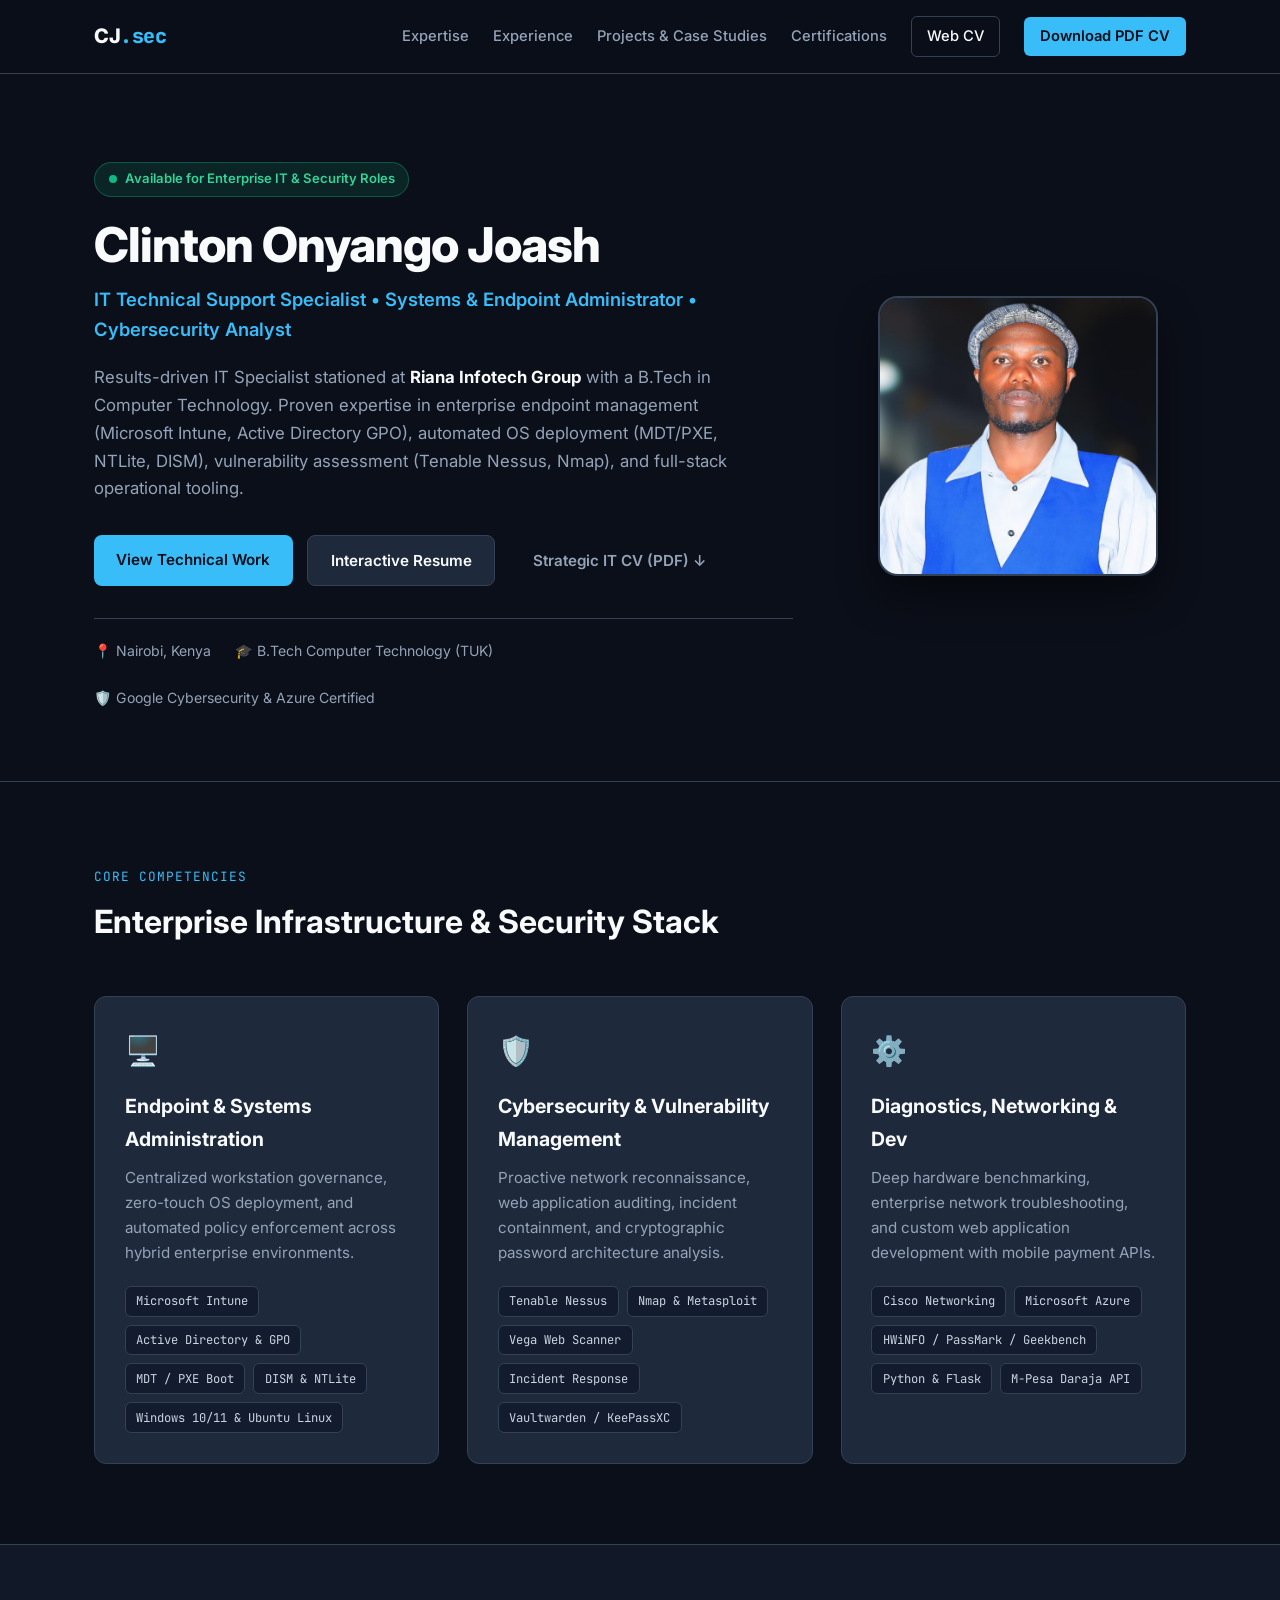
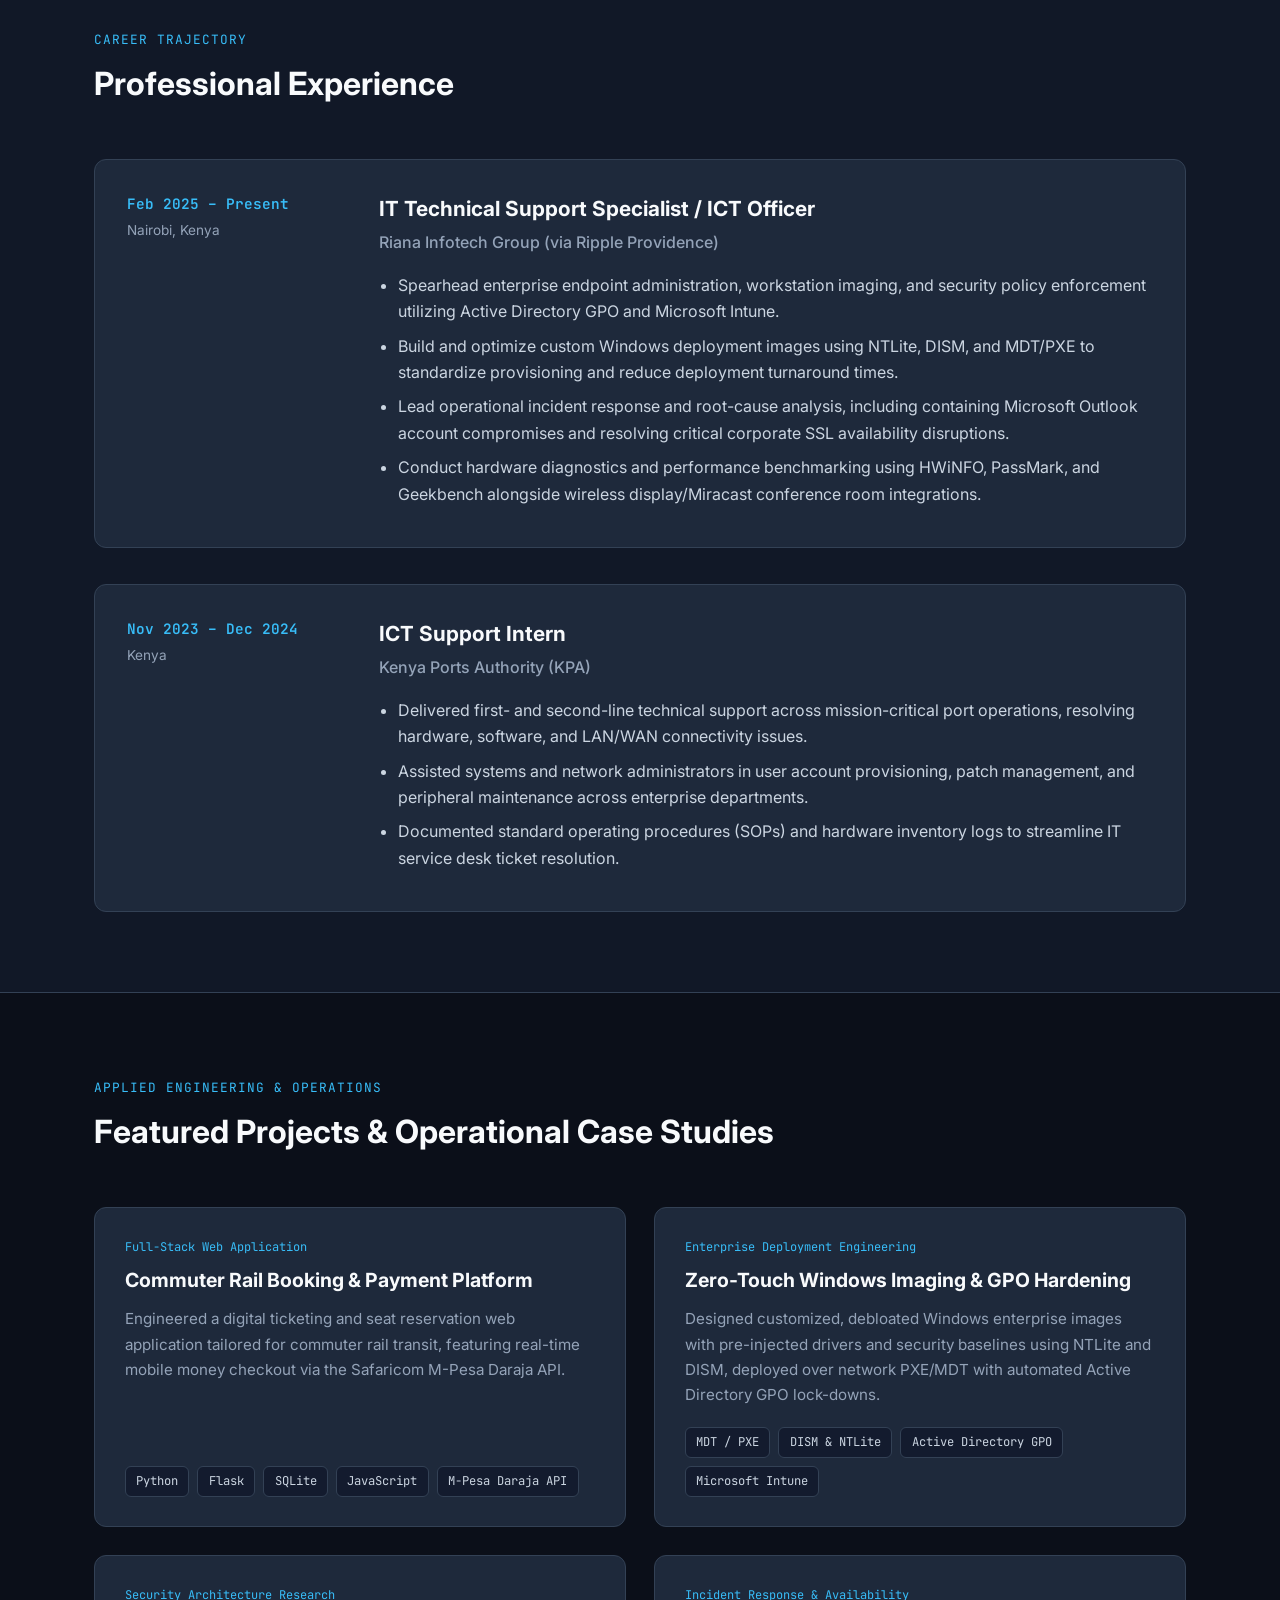
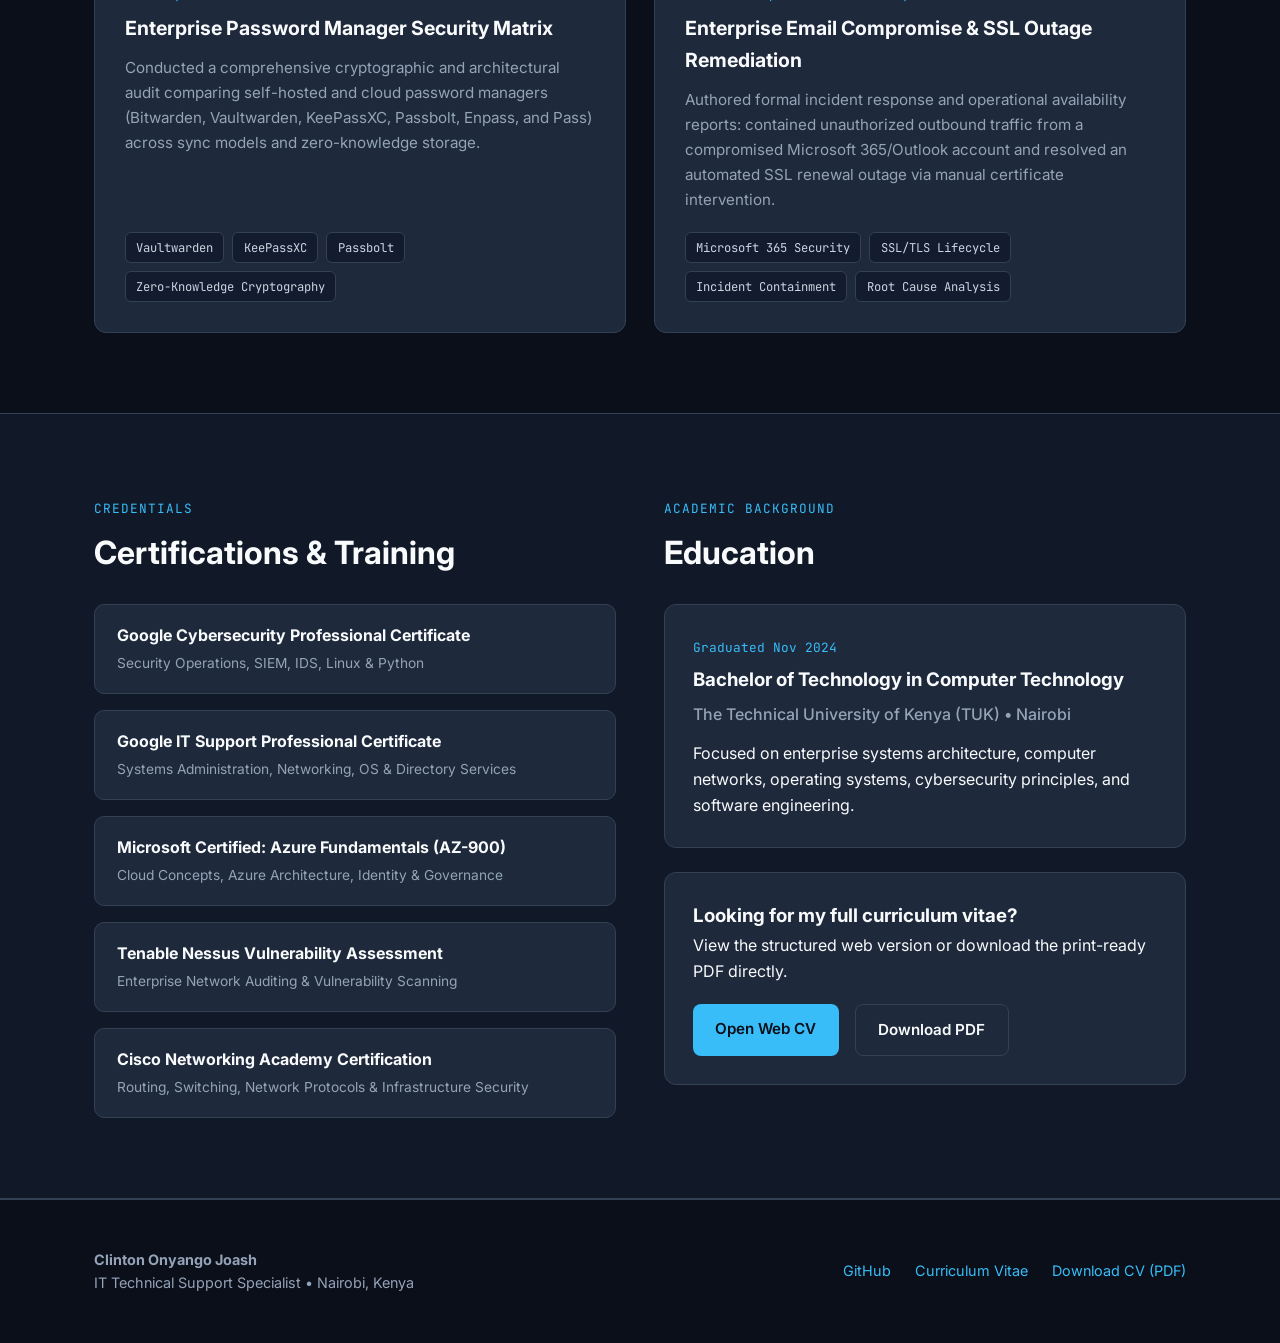
==== commit e2d98314: "Update portfolio UI, experience, and interactive CV" ====
--- a/index.html
+++ b/index.html
@@ -3,271 +3,302 @@
 <head>
   <meta charset="UTF-8" />
   <meta name="viewport" content="width=device-width, initial-scale=1.0" />
-  <meta name="description" content="Clinton Joash - IT Technical Support Specialist in Nairobi, Kenya. Service Desk, Systems Support, Networking, ITSM Documentation, and Python Flask projects." />
-  <title>Clinton Joash | IT Technical Support Specialist</title>
+  <title>Clinton Onyango Joash | IT Technical Support & Cybersecurity Specialist</title>
+  <meta name="description" content="Portfolio of Clinton Onyango Joash — IT Technical Support Specialist, Systems Administrator, and Cybersecurity Professional based in Nairobi, Kenya." />
+  <link rel="preconnect" href="https://fonts.googleapis.com">
+  <link rel="preconnect" href="https://fonts.gstatic.com" crossorigin>
+  <link href="https://fonts.googleapis.com/css2?family=Inter:wght@400;500;600;700;800&family=JetBrains+Mono:wght@400;500&display=swap" rel="stylesheet">
   <link rel="stylesheet" href="assets/styles.css" />
 </head>
 <body>
-  <div class="topbar">
-    <div class="container">
-      <span>Nairobi, Kenya</span>
-      <span><a href="mailto:clionyi08@gmail.com">clionyi08@gmail.com</a> | <a href="tel:+254704450646">+254 704 450 646</a></span>
-    </div>
-  </div>
-
-  <nav class="navbar">
-    <div class="container nav-content">
-      <a class="logo" href="index.html">Clinton Joash</a>
-      <div class="nav-links">
-        <a href="#about">About</a>
+
+  <!-- Navigation -->
+  <header class="navbar">
+    <div class="container nav-container">
+      <a href="index.html" class="brand">CJ<span>.sec</span></a>
+      <nav class="nav-links">
         <a href="#expertise">Expertise</a>
         <a href="#experience">Experience</a>
-        <a href="#projects">Projects</a>
-        <a href="cv.html">CV</a>
-        <a href="#contact">Contact</a>
-      </div>
-    </div>
-  </nav>
-
-  <header class="hero">
+        <a href="#projects">Projects & Case Studies</a>
+        <a href="#certifications">Certifications</a>
+        <a href="cv.html" class="nav-btn-outline">Web CV</a>
+        <a href="Clinton_Joash_Strategic_IT_CV.pdf" class="nav-btn-primary" download>Download PDF CV</a>
+      </nav>
+    </div>
+  </header>
+
+  <!-- Hero Section -->
+  <section class="hero">
     <div class="container hero-grid">
-      <div>
-        <div class="eyebrow">IT Support | Service Desk | Systems Support</div>
-        <h1>Clinton Joash</h1>
-        <h2>IT Technical Support Specialist with junior-to-mid L1/L2 support capability.</h2>
-        <p>
-          I support users, troubleshoot systems, document service desk processes, assist with Windows/Linux environments,
-          and build practical web-based technology solutions using Python Flask, databases, Git, and APIs.
+      <div class="hero-content">
+        <div class="status-badge">
+          <span class="pulse-dot"></span> Available for Enterprise IT & Security Roles
+        </div>
+        <h1>Clinton Onyango Joash</h1>
+        <p class="hero-subtitle">IT Technical Support Specialist &bull; Systems & Endpoint Administrator &bull; Cybersecurity Analyst</p>
+        <p class="hero-bio">
+          Results-driven IT Specialist stationed at <strong>Riana Infotech Group</strong> with a B.Tech in Computer Technology. Proven expertise in enterprise endpoint management (Microsoft Intune, Active Directory GPO), automated OS deployment (MDT/PXE, NTLite, DISM), vulnerability assessment (Tenable Nessus, Nmap), and full-stack operational tooling.
         </p>
         <div class="hero-actions">
-          <a class="btn btn-primary" href="Clinton_Joash_Strategic_IT_CV.pdf" download>Download CV</a>
-          <a class="btn btn-outline" href="cv.html">View Online CV</a>
-          <a class="btn btn-outline" href="https://github.com/ClintonJoash" target="_blank" rel="noopener">GitHub</a>
-        </div>
-        <div class="badges">
-          <span class="badge">Service Desk</span>
-          <span class="badge">Windows & Linux</span>
-          <span class="badge">Networking</span>
-          <span class="badge">ITSM Documentation</span>
-          <span class="badge">Python Flask</span>
-          <span class="badge">Azure Fundamentals</span>
-        </div>
-      </div>
-
-      <aside class="profile-card">
+          <a href="#projects" class="btn btn-primary">View Technical Work</a>
+          <a href="cv.html" class="btn btn-secondary">Interactive Resume</a>
+          <a href="Clinton_Joash_Strategic_IT_CV.pdf" class="btn btn-ghost" download>Strategic IT CV (PDF) &darr;</a>
+        </div>
+        <div class="hero-meta">
+          <span>📍 Nairobi, Kenya</span>
+          <span>🎓 B.Tech Computer Technology (TUK)</span>
+          <span>🛡️ Google Cybersecurity & Azure Certified</span>
+        </div>
+      </div>
+      <div class="hero-visual">
         <div class="profile-frame">
-          <img src="assets/profile-placeholder.svg" alt="Profile picture placeholder for Clinton Joash" />
-        </div>
-        <h3>Professional Focus</h3>
-        <ul>
-          <li>End-user support, troubleshooting, and incident handling</li>
-          <li>Service desk process documentation and escalation support</li>
-          <li>Networking fundamentals: TCP/IP, DNS, DHCP, LAN support</li>
-          <li>Systems support: Windows 10/11, Ubuntu/Linux, drivers, updates</li>
-          <li>Python Flask projects with database and API integration</li>
-        </ul>
-      </aside>
-    </div>
-  </header>
-
-  <main>
-    <div class="container stats">
-      <div class="stat"><strong>B.Tech</strong><span>Computer Technology</span></div>
-      <div class="stat"><strong>L1/L2</strong><span>Support positioning</span></div>
-      <div class="stat"><strong>ITSM</strong><span>Documentation focus</span></div>
-      <div class="stat"><strong>Flask</strong><span>Project experience</span></div>
-    </div>
-
-    <section id="about">
-      <div class="container">
-        <div class="section-title">
-          <span class="label">About</span>
-          <h2>Support-focused, documentation-strong, and technically adaptable.</h2>
-          <p>
-            I hold a Bachelor of Technology in Computer Technology from The Technical University of Kenya and have practical experience
-            across IT support, service desk operations, endpoint support, networking fundamentals, workplace documentation, and web application development.
-          </p>
-        </div>
-        <div class="grid-2">
-          <div class="card">
-            <h3>What I bring to IT support</h3>
-            <p>
-              Practical troubleshooting, user communication, structured escalation thinking, endpoint support, network diagnostics,
-              and the ability to document repeatable processes clearly for business users and IT teams.
-            </p>
-          </div>
-          <div class="card">
-            <h3>Career direction</h3>
-            <p>
-              I am building toward Service Desk, Technical Support, Remote Support, Junior Systems Administration,
-              Cloud Support, Networking Support, and ITSM-driven operations roles.
-            </p>
-          </div>
-        </div>
-      </div>
-    </section>
-
-    <section id="expertise">
-      <div class="container">
-        <div class="section-title">
-          <span class="label">Expertise</span>
-          <h2>A balanced technical support profile for modern business IT environments.</h2>
-          <p>My strongest value is the combination of support operations, systems troubleshooting, documentation, and development capability.</p>
-        </div>
-        <div class="grid-3">
-          <div class="card">
-            <h3>Service Desk & User Support</h3>
-            <p>Incident triage, user guidance, troubleshooting, escalation support, remote-support readiness, and support communication.</p>
-            <div class="skill-list"><span class="skill">Help Desk</span><span class="skill">Incident Handling</span><span class="skill">Escalation</span><span class="skill">User Support</span></div>
-          </div>
-          <div class="card">
-            <h3>Systems & Endpoint Support</h3>
-            <p>Windows 10/11, Ubuntu/Linux, OS installation, drivers, BIOS/UEFI basics, updates, antivirus, and diagnostics.</p>
-            <div class="skill-list"><span class="skill">Windows</span><span class="skill">Ubuntu</span><span class="skill">Drivers</span><span class="skill">BIOS/UEFI</span></div>
-          </div>
-          <div class="card">
-            <h3>Networking Support</h3>
-            <p>TCP/IP, DNS, DHCP, LAN troubleshooting, Ethernet configuration, routers, switches, gateway issues, and diagnostics.</p>
-            <div class="skill-list"><span class="skill">TCP/IP</span><span class="skill">DNS</span><span class="skill">DHCP</span><span class="skill">LAN</span></div>
-          </div>
-          <div class="card">
-            <h3>ITSM & Documentation</h3>
-            <p>Service desk service charter, escalation matrix, SOPs, ITSM/ITOM/ITIL notes, user guides, and process documentation.</p>
-            <div class="skill-list"><span class="skill">ITSM</span><span class="skill">SOPs</span><span class="skill">ITOM</span><span class="skill">Service Charter</span></div>
-          </div>
-          <div class="card">
-            <h3>Cybersecurity Awareness</h3>
-            <p>Password security, MFA, phishing awareness, data protection, remote work security, incident reporting, and BCP documentation.</p>
-            <div class="skill-list"><span class="skill">MFA</span><span class="skill">Phishing</span><span class="skill">Data Protection</span><span class="skill">BCP</span></div>
-          </div>
-          <div class="card">
-            <h3>Development & Data</h3>
-            <p>Python Flask, JavaScript, HTML/CSS, PHP, MySQL, SQLite, PostgreSQL, Git/GitHub, Postman, and API integration.</p>
-            <div class="skill-list"><span class="skill">Python</span><span class="skill">Flask</span><span class="skill">MySQL</span><span class="skill">APIs</span></div>
-          </div>
-        </div>
-      </div>
-    </section>
-
-    <section id="experience">
-      <div class="container">
-        <div class="section-title">
-          <span class="label">Experience</span>
-          <h2>Practical IT support, digital operations, and workplace technology exposure.</h2>
-        </div>
-        <div class="timeline">
-          <article class="timeline-item">
-            <h3>IT Technical Support Specialist</h3>
-            <div class="meta">Ripple-Pro / Riana Group | 2026 - Present | Nairobi, Kenya</div>
+          <img src="assets/Profile.jpeg" alt="Clinton Onyango Joash" onerror="this.src='assets/profile-placeholder.svg'" />
+        </div>
+      </div>
+    </div>
+  </section>
+
+  <!-- Core Expertise -->
+  <section id="expertise" class="section">
+    <div class="container">
+      <div class="section-header">
+        <span class="section-tag">Core Competencies</span>
+        <h2>Enterprise Infrastructure & Security Stack</h2>
+      </div>
+
+      <div class="cards-grid">
+        <div class="card">
+          <div class="card-icon">🖥️</div>
+          <h3>Endpoint & Systems Administration</h3>
+          <p>Centralized workstation governance, zero-touch OS deployment, and automated policy enforcement across hybrid enterprise environments.</p>
+          <ul class="skill-tags">
+            <li>Microsoft Intune</li>
+            <li>Active Directory & GPO</li>
+            <li>MDT / PXE Boot</li>
+            <li>DISM & NTLite</li>
+            <li>Windows 10/11 & Ubuntu Linux</li>
+          </ul>
+        </div>
+
+        <div class="card">
+          <div class="card-icon">🛡️</div>
+          <h3>Cybersecurity & Vulnerability Management</h3>
+          <p>Proactive network reconnaissance, web application auditing, incident containment, and cryptographic password architecture analysis.</p>
+          <ul class="skill-tags">
+            <li>Tenable Nessus</li>
+            <li>Nmap & Metasploit</li>
+            <li>Vega Web Scanner</li>
+            <li>Incident Response</li>
+            <li>Vaultwarden / KeePassXC</li>
+          </ul>
+        </div>
+
+        <div class="card">
+          <div class="card-icon">⚙️</div>
+          <h3>Diagnostics, Networking & Dev</h3>
+          <p>Deep hardware benchmarking, enterprise network troubleshooting, and custom web application development with mobile payment APIs.</p>
+          <ul class="skill-tags">
+            <li>Cisco Networking</li>
+            <li>Microsoft Azure</li>
+            <li>HWiNFO / PassMark / Geekbench</li>
+            <li>Python & Flask</li>
+            <li>M-Pesa Daraja API</li>
+          </ul>
+        </div>
+      </div>
+    </div>
+  </section>
+
+  <!-- Professional Experience -->
+  <section id="experience" class="section section-alt">
+    <div class="container">
+      <div class="section-header">
+        <span class="section-tag">Career Trajectory</span>
+        <h2>Professional Experience</h2>
+      </div>
+
+      <div class="timeline">
+        <div class="timeline-item">
+          <div class="timeline-meta">
+            <span class="timeline-date">Feb 2025 &ndash; Present</span>
+            <span class="timeline-location">Nairobi, Kenya</span>
+          </div>
+          <div class="timeline-content">
+            <h3>IT Technical Support Specialist / ICT Officer</h3>
+            <h4>Riana Infotech Group (via Ripple Providence)</h4>
             <ul>
-              <li>Support users with hardware, software, networking, email, printer, and endpoint-related issues.</li>
-              <li>Assist with issue identification, troubleshooting, escalation guidance, and user communication.</li>
-              <li>Prepare professional IT documentation including service desk guides, escalation matrices, ITSM references, and security awareness material.</li>
-            </ul>
-          </article>
-          <article class="timeline-item">
-            <h3>ICT Officer - Technical Support & Digital Operations</h3>
-            <div class="meta">Didupa Agency | Dec 2024 - Oct 2025 | Nairobi, Kenya</div>
+              <li>Spearhead enterprise endpoint administration, workstation imaging, and security policy enforcement utilizing Active Directory GPO and Microsoft Intune.</li>
+              <li>Build and optimize custom Windows deployment images using NTLite, DISM, and MDT/PXE to standardize provisioning and reduce deployment turnaround times.</li>
+              <li>Lead operational incident response and root-cause analysis, including containing Microsoft Outlook account compromises and resolving critical corporate SSL availability disruptions.</li>
+              <li>Conduct hardware diagnostics and performance benchmarking using HWiNFO, PassMark, and Geekbench alongside wireless display/Miracast conference room integrations.</li>
+            </ul>
+          </div>
+        </div>
+
+        <div class="timeline-item">
+          <div class="timeline-meta">
+            <span class="timeline-date">Nov 2023 &ndash; Dec 2024</span>
+            <span class="timeline-location">Kenya</span>
+          </div>
+          <div class="timeline-content">
+            <h3>ICT Support Intern</h3>
+            <h4>Kenya Ports Authority (KPA)</h4>
             <ul>
-              <li>Provided technical support for users, applications, digital tools, reporting, and operational coordination.</li>
-              <li>Prepared weekly reports, meeting notes, performance insight summaries, and client-facing updates.</li>
-              <li>Combined troubleshooting, communication, documentation, and digital operations support.</li>
-            </ul>
-          </article>
-          <article class="timeline-item">
-            <h3>ICT Support Attachment</h3>
-            <div class="meta">Kenya Ports Authority | Jan 2024 - Jun 2024 | Mombasa, Kenya</div>
-            <ul>
-              <li>Supported computer troubleshooting, software installation, printer/scanner setup, Windows updates, and user assistance.</li>
-              <li>Assisted with Outlook issues, password resets, antivirus support, Ethernet/proxy settings, backups, and workstation maintenance.</li>
-              <li>Gained exposure to enterprise ICT operations, SAP ESS support, domain-related issues, and server room practices.</li>
-            </ul>
-          </article>
-          <article class="timeline-item">
-            <h3>ICT Support Attachment</h3>
-            <div class="meta">Tier Data Limited | Aug 2024 - Nov 2024 | Nairobi, Kenya</div>
-            <ul>
-              <li>Assisted with user support, device troubleshooting, system setup, and basic infrastructure-related support activities.</li>
-              <li>Built stronger practical experience in support communication, documentation, and structured troubleshooting.</li>
-            </ul>
-          </article>
-        </div>
-      </div>
-    </section>
-
-    <section id="projects">
-      <div class="container">
-        <div class="section-title">
-          <span class="label">Projects</span>
-          <h2>Projects that demonstrate technical execution and problem-solving.</h2>
-        </div>
-        <div class="grid-3">
-          <article class="card project">
-            <div class="project-head"><h3>Nairobi Commuter Rail Web Application</h3><span>Python Flask | Database | M-Pesa API</span></div>
-            <div class="project-body">
-              <p>Final-year web application with user registration, login, route booking, ticket workflow, reporting, and M-Pesa Daraja API integration.</p>
-              <div class="skill-list"><span class="skill">Python</span><span class="skill">Flask</span><span class="skill">JavaScript</span><span class="skill">SQLite/MySQL</span></div>
+              <li>Delivered first- and second-line technical support across mission-critical port operations, resolving hardware, software, and LAN/WAN connectivity issues.</li>
+              <li>Assisted systems and network administrators in user account provisioning, patch management, and peripheral maintenance across enterprise departments.</li>
+              <li>Documented standard operating procedures (SOPs) and hardware inventory logs to streamline IT service desk ticket resolution.</li>
+            </ul>
+          </div>
+        </div>
+      </div>
+    </div>
+  </section>
+
+  <!-- Projects & Technical Case Studies -->
+  <section id="projects" class="section">
+    <div class="container">
+      <div class="section-header">
+        <span class="section-tag">Applied Engineering & Operations</span>
+        <h2>Featured Projects & Operational Case Studies</h2>
+      </div>
+
+      <div class="projects-grid">
+        <article class="project-card">
+          <div class="project-top">
+            <span class="project-type">Full-Stack Web Application</span>
+            <h3>Commuter Rail Booking & Payment Platform</h3>
+            <p>Engineered a digital ticketing and seat reservation web application tailored for commuter rail transit, featuring real-time mobile money checkout via the Safaricom M-Pesa Daraja API.</p>
+          </div>
+          <div class="project-footer">
+            <ul class="skill-tags">
+              <li>Python</li>
+              <li>Flask</li>
+              <li>SQLite</li>
+              <li>JavaScript</li>
+              <li>M-Pesa Daraja API</li>
+            </ul>
+          </div>
+        </article>
+
+        <article class="project-card">
+          <div class="project-top">
+            <span class="project-type">Enterprise Deployment Engineering</span>
+            <h3>Zero-Touch Windows Imaging & GPO Hardening</h3>
+            <p>Designed customized, debloated Windows enterprise images with pre-injected drivers and security baselines using NTLite and DISM, deployed over network PXE/MDT with automated Active Directory GPO lock-downs.</p>
+          </div>
+          <div class="project-footer">
+            <ul class="skill-tags">
+              <li>MDT / PXE</li>
+              <li>DISM & NTLite</li>
+              <li>Active Directory GPO</li>
+              <li>Microsoft Intune</li>
+            </ul>
+          </div>
+        </article>
+
+        <article class="project-card">
+          <div class="project-top">
+            <span class="project-type">Security Architecture Research</span>
+            <h3>Enterprise Password Manager Security Matrix</h3>
+            <p>Conducted a comprehensive cryptographic and architectural audit comparing self-hosted and cloud password managers (Bitwarden, Vaultwarden, KeePassXC, Passbolt, Enpass, and Pass) across sync models and zero-knowledge storage.</p>
+          </div>
+          <div class="project-footer">
+            <ul class="skill-tags">
+              <li>Vaultwarden</li>
+              <li>KeePassXC</li>
+              <li>Passbolt</li>
+              <li>Zero-Knowledge Cryptography</li>
+            </ul>
+          </div>
+        </article>
+
+        <article class="project-card">
+          <div class="project-top">
+            <span class="project-type">Incident Response & Availability</span>
+            <h3>Enterprise Email Compromise & SSL Outage Remediation</h3>
+            <p>Authored formal incident response and operational availability reports: contained unauthorized outbound traffic from a compromised Microsoft 365/Outlook account and resolved an automated SSL renewal outage via manual certificate intervention.</p>
+          </div>
+          <div class="project-footer">
+            <ul class="skill-tags">
+              <li>Microsoft 365 Security</li>
+              <li>SSL/TLS Lifecycle</li>
+              <li>Incident Containment</li>
+              <li>Root Cause Analysis</li>
+            </ul>
+          </div>
+        </article>
+      </div>
+    </div>
+  </section>
+
+  <!-- Certifications & Education -->
+  <section id="certifications" class="section section-alt">
+    <div class="container">
+      <div class="dual-grid">
+        <div>
+          <span class="section-tag">Credentials</span>
+          <h2>Certifications & Training</h2>
+          <ul class="cert-list">
+            <li>
+              <strong>Google Cybersecurity Professional Certificate</strong>
+              <span>Security Operations, SIEM, IDS, Linux & Python</span>
+            </li>
+            <li>
+              <strong>Google IT Support Professional Certificate</strong>
+              <span>Systems Administration, Networking, OS & Directory Services</span>
+            </li>
+            <li>
+              <strong>Microsoft Certified: Azure Fundamentals (AZ-900)</strong>
+              <span>Cloud Concepts, Azure Architecture, Identity & Governance</span>
+            </li>
+            <li>
+              <strong>Tenable Nessus Vulnerability Assessment</strong>
+              <span>Enterprise Network Auditing & Vulnerability Scanning</span>
+            </li>
+            <li>
+              <strong>Cisco Networking Academy Certification</strong>
+              <span>Routing, Switching, Network Protocols & Infrastructure Security</span>
+            </li>
+          </ul>
+        </div>
+
+        <div>
+          <span class="section-tag">Academic Background</span>
+          <h2>Education</h2>
+          <div class="edu-card">
+            <span class="edu-date">Graduated Nov 2024</span>
+            <h3>Bachelor of Technology in Computer Technology</h3>
+            <h4>The Technical University of Kenya (TUK) &bull; Nairobi</h4>
+            <p>Focused on enterprise systems architecture, computer networks, operating systems, cybersecurity principles, and software engineering.</p>
+          </div>
+
+          <div class="cta-box">
+            <h3>Looking for my full curriculum vitae?</h3>
+            <p>View the structured web version or download the print-ready PDF directly.</p>
+            <div class="cta-actions">
+              <a href="cv.html" class="btn btn-primary">Open Web CV</a>
+              <a href="Clinton_Joash_Strategic_IT_CV.pdf" class="btn btn-secondary" download>Download PDF</a>
             </div>
-          </article>
-          <article class="card project">
-            <div class="project-head"><h3>Kitabu Swap Platform</h3><span>Technical Lead | Platform Concept</span></div>
-            <div class="project-body">
-              <p>Book exchange platform concept covering database planning, book submission, approvals, image organization, WhatsApp flow, delivery coordination, and operations.</p>
-              <div class="skill-list"><span class="skill">Database Planning</span><span class="skill">Workflow</span><span class="skill">Operations</span></div>
-            </div>
-          </article>
-          <article class="card project">
-            <div class="project-head"><h3>IT Documentation Portfolio</h3><span>Service Desk | ITSM | Security Awareness</span></div>
-            <div class="project-body">
-              <p>Professional documents including service desk charter, escalation matrix, ITSM/ITOM/ITIL references, minimal OS image guide, network OS guide, BCP, and security awareness guides.</p>
-              <div class="skill-list"><span class="skill">ITSM</span><span class="skill">SOPs</span><span class="skill">BCP</span><span class="skill">Security</span></div>
-            </div>
-          </article>
-        </div>
-      </div>
-    </section>
-
-    <section>
-      <div class="container">
-        <div class="cv-panel">
-          <div>
-            <h2>Professional CV built for IT support and service desk applications.</h2>
-            <p>
-              The CV presents my qualifications, practical support experience, tools, projects, and documentation portfolio in a stronger junior-to-mid IT support profile.
-            </p>
-          </div>
-          <div class="hero-actions">
-            <a class="btn btn-primary" href="Clinton_Joash_Strategic_IT_CV.pdf" download>Download PDF</a>
-            <a class="btn btn-light" href="Clinton_Joash_Strategic_IT_CV.docx" download>Download DOCX</a>
-            <a class="btn btn-light" href="cv.html">View CV Page</a>
-          </div>
-        </div>
-      </div>
-    </section>
-
-    <section id="contact">
-      <div class="container contact-card">
-        <div>
-          <h2>Let’s connect</h2>
-          <p>
-            I am open to IT Support, Service Desk, Technical Support, Remote Support, Junior Systems Administration,
-            Cloud Support, and Network Support opportunities.
-          </p>
-        </div>
-        <div class="contact-details">
-          <p><strong>Email:</strong> <a href="mailto:clionyi08@gmail.com">clionyi08@gmail.com</a></p>
-          <p><strong>Mobile:</strong> <a href="tel:+254704450646">+254 704 450 646</a></p>
-          <p><strong>WhatsApp:</strong> <a href="https://wa.me/254704450646" target="_blank" rel="noopener">Message me on WhatsApp</a></p>
-          <p><strong>GitHub:</strong> <a href="https://github.com/ClintonJoash" target="_blank" rel="noopener">github.com/ClintonJoash</a></p>
-          <p><strong>LinkedIn:</strong> Add your LinkedIn URL here</p>
-          <p><strong>Location:</strong> Nairobi, Kenya</p>
-        </div>
-      </div>
-    </section>
-  </main>
-
-  <footer>
-    <div class="container">&copy; 2026 Clinton Joash. IT Technical Support Specialist. All rights reserved.</div>
+          </div>
+        </div>
+      </div>
+    </div>
+  </section>
+
+  <!-- Footer -->
+  <footer class="footer">
+    <div class="container footer-content">
+      <div>
+        <strong>Clinton Onyango Joash</strong>
+        <p>IT Technical Support Specialist &bull; Nairobi, Kenya</p>
+      </div>
+      <div class="footer-links">
+        <a href="https://github.com/ClintonJoash" target="_blank" rel="noopener">GitHub</a>
+        <a href="cv.html">Curriculum Vitae</a>
+        <a href="Clinton_Joash_Strategic_IT_CV.pdf" download>Download CV (PDF)</a>
+      </div>
+    </div>
   </footer>
+
 </body>
 </html>
--- a/assets/styles.css
+++ b/assets/styles.css
@@ -1,118 +1,596 @@
 :root {
-  --navy: #0f172a;
-  --navy-2: #111827;
-  --slate: #334155;
-  --muted: #64748b;
-  --line: #e2e8f0;
-  --bg: #f8fafc;
-  --white: #ffffff;
-  --blue: #2563eb;
-  --blue-dark: #1d4ed8;
-  --cyan: #67e8f9;
-  --green: #16a34a;
-  --card: #ffffff;
-  --shadow: 0 24px 70px rgba(15, 23, 42, .10);
-}
-* { box-sizing: border-box; margin: 0; padding: 0; }
-html { scroll-behavior: smooth; }
-body { font-family: Inter, Arial, Helvetica, sans-serif; background: var(--bg); color: var(--slate); line-height: 1.72; }
-a { color: var(--blue); text-decoration: none; }
-a:hover { text-decoration: underline; }
-.container { width: min(1160px, 92%); margin: auto; }
-.topbar { background: var(--navy); color: #cbd5e1; padding: 10px 0; font-size: 14px; }
-.topbar .container { display: flex; justify-content: space-between; gap: 16px; flex-wrap: wrap; }
-.topbar a { color: #bfdbfe; }
-.navbar { position: sticky; top: 0; z-index: 30; background: rgba(255, 255, 255, .92); backdrop-filter: blur(12px); border-bottom: 1px solid var(--line); }
-.nav-content { display: flex; align-items: center; justify-content: space-between; gap: 22px; padding: 16px 0; }
-.logo { font-size: 20px; font-weight: 900; color: var(--navy); letter-spacing: -.03em; }
-.nav-links { display: flex; gap: 20px; flex-wrap: wrap; font-size: 14px; font-weight: 800; }
-.nav-links a { color: #1e293b; }
-.btn { display: inline-flex; align-items: center; justify-content: center; gap: 8px; padding: 12px 18px; border-radius: 999px; font-weight: 900; border: 1px solid transparent; transition: .2s ease; }
-.btn-primary { background: var(--blue); color: #fff; box-shadow: 0 12px 32px rgba(37, 99, 235, .24); }
-.btn-primary:hover { background: var(--blue-dark); text-decoration: none; transform: translateY(-1px); }
-.btn-outline { border-color: #93c5fd; color: #dbeafe; }
-.btn-outline:hover { background: rgba(255,255,255,.08); text-decoration: none; }
-.btn-light { background: #fff; color: var(--navy); border-color: var(--line); }
-.btn-light:hover { text-decoration: none; box-shadow: var(--shadow); }
-.hero { position: relative; overflow: hidden; background: radial-gradient(circle at 86% 12%, rgba(37,99,235,.48), transparent 30%), linear-gradient(135deg, #0f172a 0%, #111827 50%, #1e3a8a 100%); color: #fff; padding: 84px 0 60px; }
-.hero::after { content: ""; position: absolute; inset: auto -80px -160px auto; width: 500px; height: 500px; background: rgba(103, 232, 249, .14); border-radius: 50%; filter: blur(8px); }
-.hero-grid { display: grid; grid-template-columns: 1.25fr .75fr; align-items: center; gap: 48px; position: relative; z-index: 2; }
-.eyebrow { color: #93c5fd; text-transform: uppercase; letter-spacing: .16em; font-weight: 900; font-size: 13px; margin-bottom: 14px; }
-.hero h1 { font-size: clamp(40px, 7vw, 78px); line-height: .98; letter-spacing: -.06em; margin-bottom: 18px; }
-.hero h2 { color: #dbeafe; font-size: clamp(22px, 3vw, 34px); line-height: 1.22; margin-bottom: 22px; font-weight: 800; }
-.hero p { max-width: 760px; color: #e2e8f0; font-size: 18px; margin-bottom: 28px; }
-.hero-actions { display: flex; gap: 12px; flex-wrap: wrap; margin-bottom: 26px; }
-.badges { display: flex; flex-wrap: wrap; gap: 10px; }
-.badge { padding: 7px 12px; border-radius: 999px; background: rgba(255,255,255,.09); color: #e0f2fe; border: 1px solid rgba(255,255,255,.16); font-size: 13px; font-weight: 800; }
-.profile-card { background: rgba(255,255,255,.08); border: 1px solid rgba(255,255,255,.16); border-radius: 28px; padding: 26px; box-shadow: 0 30px 90px rgba(0,0,0,.28); }
-.profile-frame { width: min(320px, 100%); aspect-ratio: 1/1; border-radius: 32px; overflow: hidden; margin: 0 auto 22px; border: 8px solid rgba(255,255,255,.14); background: #0f172a; }
-.profile-frame img { width: 100%; height: 100%; object-fit: cover; display: block; }
-.profile-card h3 { font-size: 22px; margin-bottom: 10px; }
-.profile-card ul { list-style: none; }
-.profile-card li { color: #e2e8f0; border-top: 1px solid rgba(255,255,255,.12); padding: 10px 0; }
-.stats { display: grid; grid-template-columns: repeat(4, 1fr); gap: 16px; margin-top: -32px; position: relative; z-index: 5; }
-.stat { background: #fff; border: 1px solid var(--line); border-radius: 22px; padding: 22px; box-shadow: var(--shadow); }
-.stat strong { display: block; font-size: 27px; color: var(--navy); letter-spacing: -.04em; }
-.stat span { color: var(--muted); font-weight: 700; font-size: 14px; }
-section { padding: 74px 0; }
-.section-title { max-width: 800px; margin-bottom: 34px; }
-.section-title .label { color: var(--blue); text-transform: uppercase; font-size: 13px; font-weight: 900; letter-spacing: .15em; }
-.section-title h2 { color: var(--navy); font-size: clamp(30px, 4vw, 44px); line-height: 1.15; margin: 8px 0 12px; letter-spacing: -.04em; }
-.section-title p { color: var(--muted); font-size: 17px; }
-.grid-2 { display: grid; grid-template-columns: repeat(2, 1fr); gap: 22px; }
-.grid-3 { display: grid; grid-template-columns: repeat(3, 1fr); gap: 22px; }
-.card { background: var(--card); border: 1px solid var(--line); border-radius: 24px; padding: 26px; box-shadow: 0 16px 46px rgba(15, 23, 42, .06); }
-.card h3 { color: var(--navy); font-size: 21px; line-height: 1.25; margin-bottom: 10px; }
-.card p, .card li { color: var(--muted); }
-.card ul { margin-left: 18px; }
-.skill-list { display: flex; flex-wrap: wrap; gap: 9px; margin-top: 16px; }
-.skill { background: #eff6ff; color: #1e40af; border: 1px solid #dbeafe; padding: 7px 11px; border-radius: 999px; font-size: 13px; font-weight: 800; }
-.timeline { position: relative; display: grid; gap: 18px; }
-.timeline-item { background: #fff; border: 1px solid var(--line); border-radius: 24px; padding: 26px; box-shadow: 0 16px 46px rgba(15, 23, 42, .06); border-left: 6px solid var(--blue); }
-.timeline-item h3 { color: var(--navy); font-size: 22px; }
-.timeline-item .meta { color: var(--blue); font-weight: 900; margin: 4px 0 10px; }
-.timeline-item ul { margin-left: 18px; color: var(--muted); }
-.project { overflow: hidden; padding: 0; }
-.project-head { background: var(--navy); color: #fff; padding: 22px; }
-.project-head h3 { color: #fff; }
-.project-head span { color: #bfdbfe; font-weight: 800; }
-.project-body { padding: 24px; }
-.cv-panel { background: linear-gradient(135deg, #0f172a, #1e3a8a); color: #fff; border-radius: 30px; padding: 38px; display: grid; grid-template-columns: 1.2fr .8fr; gap: 26px; align-items: center; box-shadow: var(--shadow); }
-.cv-panel h2 { font-size: clamp(30px, 4vw, 44px); line-height: 1.12; letter-spacing: -.04em; margin-bottom: 14px; }
-.cv-panel p { color: #e2e8f0; margin-bottom: 18px; }
-.contact-card { background: linear-gradient(135deg, #0f172a, #111827 55%, #1e3a8a); color: #fff; border-radius: 30px; padding: 38px; display: grid; grid-template-columns: 1fr 1fr; gap: 24px; }
-.contact-card h2 { font-size: clamp(30px, 4vw, 44px); line-height: 1.12; letter-spacing: -.04em; margin-bottom: 14px; }
-.contact-card p { color: #e2e8f0; }
-.contact-details { background: rgba(255,255,255,.08); border: 1px solid rgba(255,255,255,.14); border-radius: 22px; padding: 22px; }
-.contact-details p { margin-bottom: 10px; word-break: break-word; }
-.contact-details a { color: #bfdbfe; font-weight: 900; }
-.cv-page { background: #fff; }
-.cv-doc { max-width: 980px; margin: 34px auto; background: #fff; border: 1px solid var(--line); border-radius: 24px; box-shadow: var(--shadow); overflow: hidden; }
-.cv-header { background: var(--navy); color: #fff; padding: 34px; display: grid; grid-template-columns: 1fr 170px; gap: 28px; align-items: center; }
-.cv-header h1 { font-size: clamp(34px, 6vw, 56px); line-height: 1; letter-spacing: -.05em; }
-.cv-header h2 { color: #bfdbfe; font-size: 20px; margin: 12px 0; }
-.cv-photo { width: 160px; height: 160px; border-radius: 28px; overflow: hidden; border: 6px solid rgba(255,255,255,.14); }
-.cv-photo img { width: 100%; height: 100%; object-fit: cover; }
-.cv-content { padding: 34px; }
-.cv-section { border-top: 1px solid var(--line); padding-top: 22px; margin-top: 22px; }
-.cv-section h3 { color: var(--blue); text-transform: uppercase; font-size: 15px; letter-spacing: .12em; margin-bottom: 12px; }
-.cv-section h4 { color: var(--navy); font-size: 19px; margin: 14px 0 4px; }
-.cv-section .meta { color: var(--blue); font-weight: 900; }
-.cv-section ul { margin-left: 20px; color: var(--slate); }
-footer { background: var(--navy); color: #cbd5e1; text-align: center; padding: 26px 0; font-size: 14px; }
-@media (max-width: 900px) {
-  .hero-grid, .grid-2, .grid-3, .cv-panel, .contact-card, .cv-header { grid-template-columns: 1fr; }
-  .stats { grid-template-columns: repeat(2, 1fr); }
-  .nav-content { align-items: flex-start; flex-direction: column; }
-  .hero { padding-top: 60px; }
-}
-@media (max-width: 560px) {
-  .stats { grid-template-columns: 1fr; }
-  .nav-links { gap: 12px; }
-  .cv-content, .cv-header, .contact-card, .cv-panel { padding: 24px; }
-}
+  --bg-main: #0b0f19;
+  --bg-alt: #111827;
+  --bg-card: #1e293b;
+  --border-color: #334155;
+  --text-primary: #f8fafc;
+  --text-secondary: #94a3b8;
+  --accent: #38bdf8;
+  --accent-hover: #0284c7;
+  --accent-glow: rgba(56, 189, 248, 0.15);
+  --success: #10b981;
+  --font-sans: 'Inter', -apple-system, BlinkMacSystemFont, sans-serif;
+  --font-mono: 'JetBrains Mono', monospace;
+}
+
+* {
+  box-sizing: border-box;
+  margin: 0;
+  padding: 0;
+}
+
+html {
+  scroll-behavior: smooth;
+}
+
+body {
+  font-family: var(--font-sans);
+  background-color: var(--bg-main);
+  color: var(--text-primary);
+  line-height: 1.65;
+  -webkit-font-smoothing: antialiased;
+}
+
+.container {
+  max-width: 1140px;
+  margin: 0 auto;
+  padding: 0 1.5rem;
+}
+
+a {
+  color: var(--accent);
+  text-decoration: none;
+  transition: all 0.2s ease;
+}
+
+/* Navbar */
+.navbar {
+  position: sticky;
+  top: 0;
+  z-index: 100;
+  background: rgba(11, 15, 25, 0.88);
+  backdrop-filter: blur(12px);
+  border-bottom: 1px solid var(--border-color);
+  padding: 1rem 0;
+}
+
+.nav-container {
+  display: flex;
+  justify-content: space-between;
+  align-items: center;
+  flex-wrap: wrap;
+  gap: 1rem;
+}
+
+.brand {
+  font-size: 1.25rem;
+  font-weight: 800;
+  color: var(--text-primary);
+  letter-spacing: -0.5px;
+}
+
+.brand span {
+  color: var(--accent);
+  font-family: var(--font-mono);
+}
+
+.nav-links {
+  display: flex;
+  align-items: center;
+  gap: 1.5rem;
+  flex-wrap: wrap;
+}
+
+.nav-links a {
+  color: var(--text-secondary);
+  font-size: 0.92rem;
+  font-weight: 500;
+}
+
+.nav-links a:hover {
+  color: var(--text-primary);
+}
+
+.nav-btn-outline {
+  padding: 0.45rem 0.95rem;
+  border: 1px solid var(--border-color);
+  border-radius: 6px;
+  color: var(--text-primary) !important;
+}
+
+.nav-btn-outline:hover {
+  border-color: var(--accent);
+}
+
+.nav-btn-primary {
+  padding: 0.45rem 1rem;
+  background: var(--accent);
+  color: #0b0f19 !important;
+  font-weight: 600 !important;
+  border-radius: 6px;
+}
+
+.nav-btn-primary:hover {
+  background: #7dd3fc;
+}
+
+/* Hero Section */
+.hero {
+  padding: 5.5rem 0 4.5rem;
+  border-bottom: 1px solid var(--border-color);
+}
+
+.hero-grid {
+  display: grid;
+  grid-template-columns: 1.35fr 0.65fr;
+  gap: 3.5rem;
+  align-items: center;
+}
+
+.status-badge {
+  display: inline-flex;
+  align-items: center;
+  gap: 0.5rem;
+  padding: 0.35rem 0.85rem;
+  background: rgba(16, 185, 129, 0.12);
+  border: 1px solid rgba(16, 185, 129, 0.35);
+  color: #34d399;
+  border-radius: 999px;
+  font-size: 0.82rem;
+  font-weight: 600;
+  margin-bottom: 1.25rem;
+}
+
+.pulse-dot {
+  width: 8px;
+  height: 8px;
+  background-color: var(--success);
+  border-radius: 50%;
+}
+
+.hero h1 {
+  font-size: 3rem;
+  font-weight: 800;
+  letter-spacing: -1px;
+  line-height: 1.15;
+  margin-bottom: 0.75rem;
+}
+
+.hero-subtitle {
+  font-size: 1.15rem;
+  color: var(--accent);
+  font-weight: 600;
+  margin-bottom: 1.25rem;
+}
+
+.hero-bio {
+  color: var(--text-secondary);
+  font-size: 1.05rem;
+  margin-bottom: 2rem;
+  max-width: 640px;
+}
+
+.hero-bio strong {
+  color: var(--text-primary);
+}
+
+.hero-actions {
+  display: flex;
+  flex-wrap: wrap;
+  gap: 0.9rem;
+  margin-bottom: 2rem;
+}
+
+.btn {
+  display: inline-block;
+  padding: 0.75rem 1.4rem;
+  border-radius: 8px;
+  font-weight: 600;
+  font-size: 0.95rem;
+}
+
+.btn-primary {
+  background: var(--accent);
+  color: #0b0f19;
+}
+
+.btn-primary:hover {
+  background: #7dd3fc;
+}
+
+.btn-secondary {
+  background: var(--bg-card);
+  color: var(--text-primary);
+  border: 1px solid var(--border-color);
+}
+
+.btn-secondary:hover {
+  border-color: var(--accent);
+}
+
+.btn-ghost {
+  color: var(--text-secondary);
+  border: 1px solid transparent;
+}
+
+.btn-ghost:hover {
+  color: var(--text-primary);
+}
+
+.hero-meta {
+  display: flex;
+  flex-wrap: wrap;
+  gap: 1.5rem;
+  font-size: 0.88rem;
+  color: var(--text-secondary);
+  border-top: 1px solid var(--border-color);
+  padding-top: 1.25rem;
+}
+
+.profile-frame {
+  width: 280px;
+  height: 280px;
+  margin: 0 auto;
+  border-radius: 20px;
+  overflow: hidden;
+  border: 2px solid var(--border-color);
+  box-shadow: 0 20px 40px rgba(0, 0, 0, 0.45);
+}
+
+.profile-frame img {
+  width: 100%;
+  height: 100%;
+  object-fit: cover;
+}
+
+/* Sections */
+.section {
+  padding: 5rem 0;
+}
+
+.section-alt {
+  background-color: var(--bg-alt);
+  border-top: 1px solid var(--border-color);
+  border-bottom: 1px solid var(--border-color);
+}
+
+.section-header {
+  margin-bottom: 3rem;
+}
+
+.section-tag {
+  display: inline-block;
+  font-family: var(--font-mono);
+  font-size: 0.8rem;
+  text-transform: uppercase;
+  letter-spacing: 1px;
+  color: var(--accent);
+  margin-bottom: 0.5rem;
+}
+
+.section h2 {
+  font-size: 2rem;
+  font-weight: 700;
+}
+
+/* Cards Grid */
+.cards-grid {
+  display: grid;
+  grid-template-columns: repeat(auto-fit, minmax(310px, 1fr));
+  gap: 1.75rem;
+}
+
+.card, .project-card {
+  background: var(--bg-card);
+  border: 1px solid var(--border-color);
+  border-radius: 12px;
+  padding: 1.85rem;
+  transition: transform 0.2s ease, border-color 0.2s ease;
+}
+
+.card:hover, .project-card:hover {
+  transform: translateY(-4px);
+  border-color: var(--accent);
+}
+
+.card-icon {
+  font-size: 1.8rem;
+  margin-bottom: 1rem;
+}
+
+.card h3, .project-card h3 {
+  font-size: 1.22rem;
+  margin-bottom: 0.65rem;
+}
+
+.card p, .project-card p {
+  color: var(--text-secondary);
+  font-size: 0.95rem;
+  margin-bottom: 1.25rem;
+}
+
+.skill-tags {
+  list-style: none;
+  display: flex;
+  flex-wrap: wrap;
+  gap: 0.5rem;
+}
+
+.skill-tags li {
+  font-family: var(--font-mono);
+  font-size: 0.76rem;
+  padding: 0.28rem 0.65rem;
+  background: rgba(15, 23, 42, 0.75);
+  border: 1px solid var(--border-color);
+  border-radius: 6px;
+  color: #cbd5e1;
+}
+
+/* Timeline */
+.timeline {
+  display: flex;
+  flex-direction: column;
+  gap: 2.25rem;
+}
+
+.timeline-item {
+  display: grid;
+  grid-template-columns: 220px 1fr;
+  gap: 2rem;
+  background: var(--bg-card);
+  border: 1px solid var(--border-color);
+  border-radius: 12px;
+  padding: 2rem;
+}
+
+.timeline-date {
+  display: block;
+  font-family: var(--font-mono);
+  font-weight: 600;
+  color: var(--accent);
+  font-size: 0.9rem;
+}
+
+.timeline-location {
+  font-size: 0.85rem;
+  color: var(--text-secondary);
+}
+
+.timeline-content h3 {
+  font-size: 1.3rem;
+  margin-bottom: 0.2rem;
+}
+
+.timeline-content h4 {
+  font-size: 1rem;
+  color: var(--text-secondary);
+  font-weight: 500;
+  margin-bottom: 1rem;
+}
+
+.timeline-content ul {
+  padding-left: 1.2rem;
+  color: #cbd5e1;
+}
+
+.timeline-content li {
+  margin-bottom: 0.5rem;
+}
+
+/* Projects Grid */
+.projects-grid {
+  display: grid;
+  grid-template-columns: repeat(auto-fit, minmax(440px, 1fr));
+  gap: 1.75rem;
+}
+
+.project-card {
+  display: flex;
+  flex-direction: column;
+  justify-content: space-between;
+}
+
+.project-type {
+  font-family: var(--font-mono);
+  font-size: 0.75rem;
+  color: var(--accent);
+  display: block;
+  margin-bottom: 0.4rem;
+}
+
+/* Dual Grid (Certs & Edu) */
+.dual-grid {
+  display: grid;
+  grid-template-columns: 1fr 1fr;
+  gap: 3rem;
+}
+
+.cert-list {
+  list-style: none;
+  margin-top: 1.5rem;
+  display: flex;
+  flex-direction: column;
+  gap: 1rem;
+}
+
+.cert-list li {
+  background: var(--bg-card);
+  border: 1px solid var(--border-color);
+  padding: 1.1rem 1.35rem;
+  border-radius: 10px;
+}
+
+.cert-list strong {
+  display: block;
+  font-size: 1rem;
+  color: var(--text-primary);
+}
+
+.cert-list span {
+  font-size: 0.86rem;
+  color: var(--text-secondary);
+}
+
+.edu-card, .cta-box {
+  background: var(--bg-card);
+  border: 1px solid var(--border-color);
+  padding: 1.75rem;
+  border-radius: 12px;
+  margin-top: 1.5rem;
+}
+
+.edu-date {
+  font-family: var(--font-mono);
+  font-size: 0.8rem;
+  color: var(--accent);
+}
+
+.edu-card h3 {
+  margin: 0.35rem 0;
+}
+
+.edu-card h4 {
+  color: var(--text-secondary);
+  font-weight: 500;
+  margin-bottom: 0.75rem;
+}
+
+.cta-actions {
+  display: flex;
+  gap: 1rem;
+  margin-top: 1.25rem;
+}
+
+/* Footer */
+.footer {
+  padding: 3rem 0;
+  border-top: 1px solid var(--border-color);
+  font-size: 0.9rem;
+  color: var(--text-secondary);
+}
+
+.footer-content {
+  display: flex;
+  justify-content: space-between;
+  align-items: center;
+  flex-wrap: wrap;
+  gap: 1rem;
+}
+
+.footer-links {
+  display: flex;
+  gap: 1.5rem;
+}
+
+/* CV Page Specific Layout */
+.cv-sheet {
+  max-width: 900px;
+  background: var(--bg-alt);
+  border: 1px solid var(--border-color);
+  border-radius: 12px;
+  padding: 3rem;
+  margin: 2.5rem auto;
+}
+
+.cv-header {
+  border-bottom: 2px solid var(--border-color);
+  padding-bottom: 1.5rem;
+  margin-bottom: 2rem;
+}
+
+.cv-title {
+  font-size: 1.2rem;
+  color: var(--accent);
+  font-weight: 600;
+}
+
+.cv-location {
+  font-size: 0.9rem;
+  color: var(--text-secondary);
+  margin-top: 0.3rem;
+}
+
+.cv-section {
+  margin-bottom: 2rem;
+}
+
+.cv-section h2 {
+  font-size: 1.1rem;
+  text-transform: uppercase;
+  letter-spacing: 1px;
+  color: var(--accent);
+  border-bottom: 1px solid var(--border-color);
+  padding-bottom: 0.4rem;
+  margin-bottom: 1rem;
+}
+
+.cv-skills-grid {
+  display: grid;
+  gap: 0.6rem;
+  font-size: 0.95rem;
+}
+
+.cv-job {
+  margin-bottom: 1.5rem;
+}
+
+.cv-job-header {
+  display: flex;
+  justify-content: space-between;
+  align-items: baseline;
+  flex-wrap: wrap;
+  margin-bottom: 0.5rem;
+}
+
+.cv-job h4 {
+  color: var(--text-secondary);
+  font-weight: 500;
+}
+
+.cv-date {
+  font-family: var(--font-mono);
+  font-size: 0.85rem;
+  color: var(--text-secondary);
+}
+
+.cv-job ul {
+  padding-left: 1.25rem;
+  font-size: 0.95rem;
+}
+
+.cv-cert-columns {
+  display: grid;
+  grid-template-columns: 1fr 1fr;
+  gap: 0.5rem 1.5rem;
+  padding-left: 1.2rem;
+}
+
+/* Responsive */
+@media (max-width: 860px) {
+  .hero-grid, .timeline-item, .dual-grid, .projects-grid, .cv-cert-columns {
+    grid-template-columns: 1fr;
+  }
+  .hero h1 {
+    font-size: 2.3rem;
+  }
+  .cv-sheet {
+    padding: 1.5rem;
+  }
+}
+
+/* Print Styles for cv.html */
 @media print {
-  .topbar, .navbar, footer, .hero-actions { display: none; }
-  .cv-doc { box-shadow: none; border: none; margin: 0; border-radius: 0; }
-  body { background: #fff; }
-}
+  body, .cv-sheet {
+    background: #ffffff !important;
+    color: #000000 !important;
+    border: none !important;
+    margin: 0 !important;
+    padding: 0 !important;
+  }
+  .navbar {
+    display: none !important;
+  }
+  a {
+    color: #000000 !important;
+  }
+}
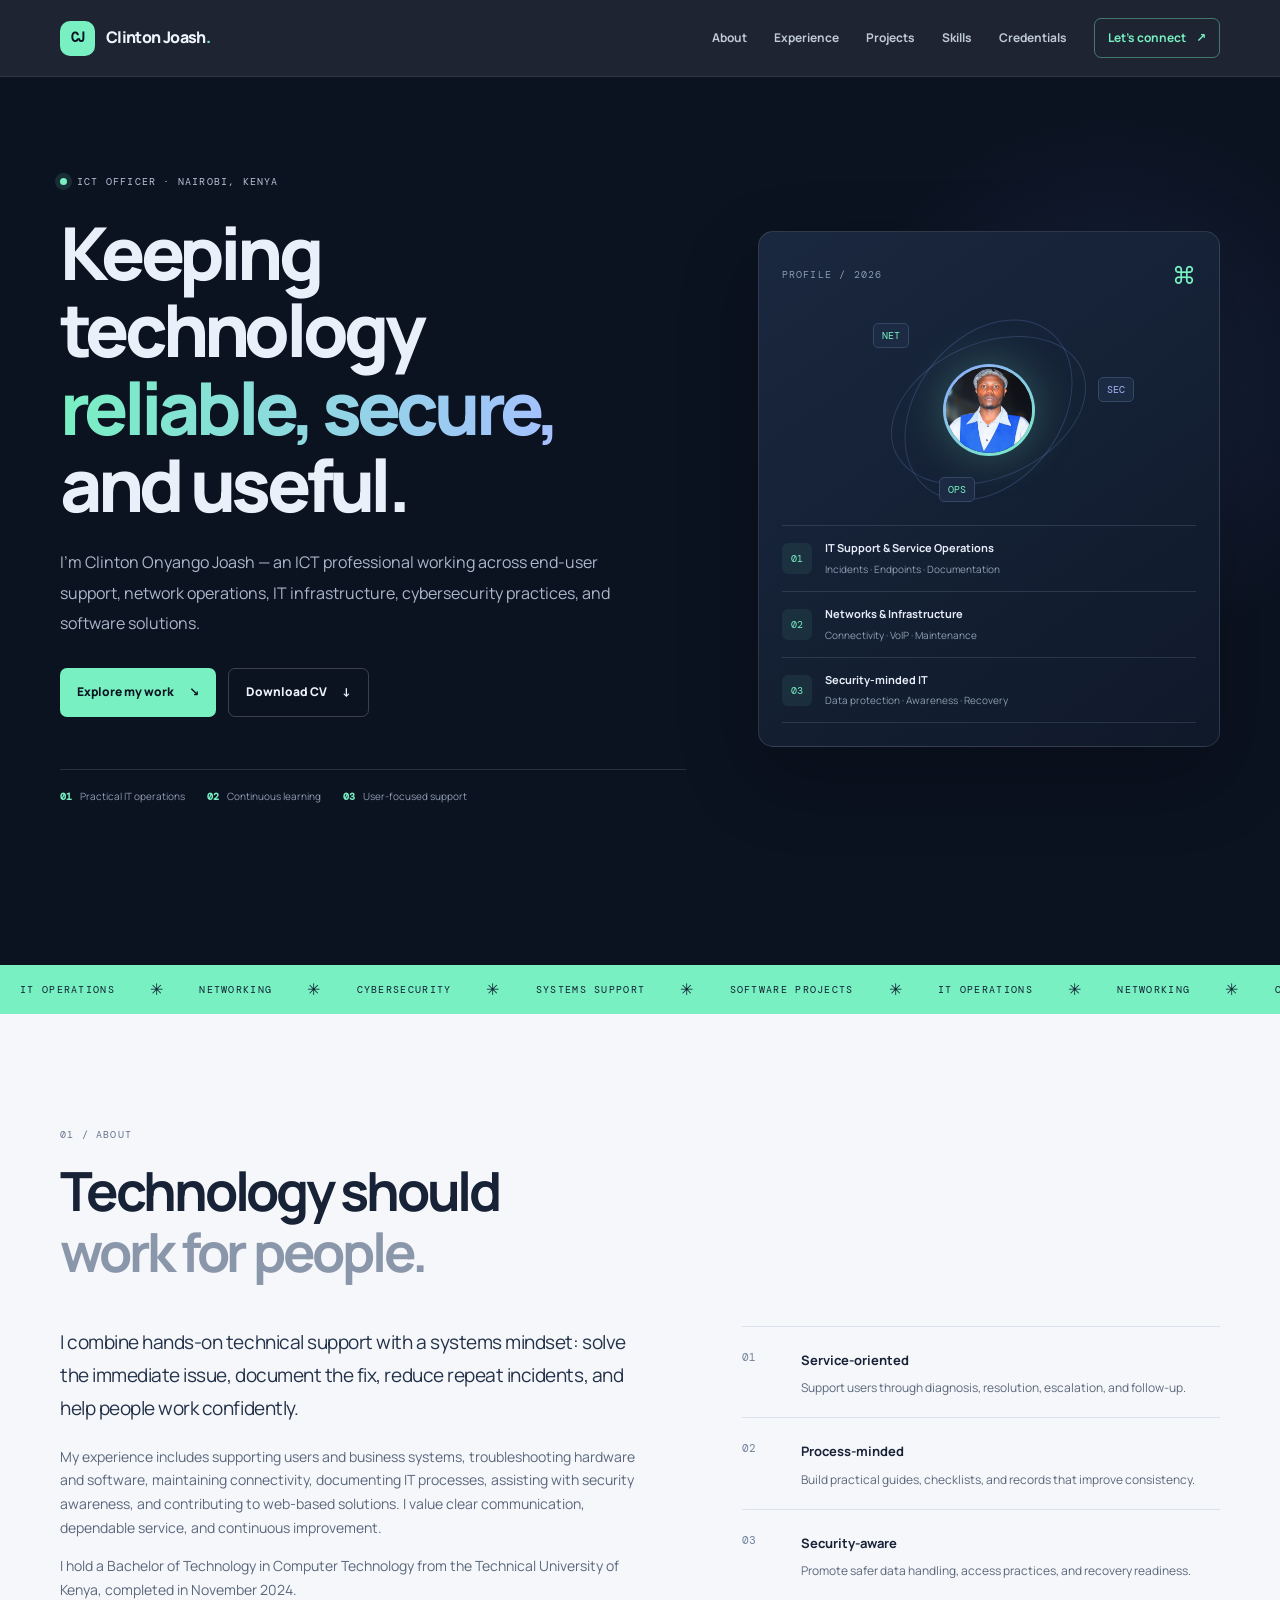
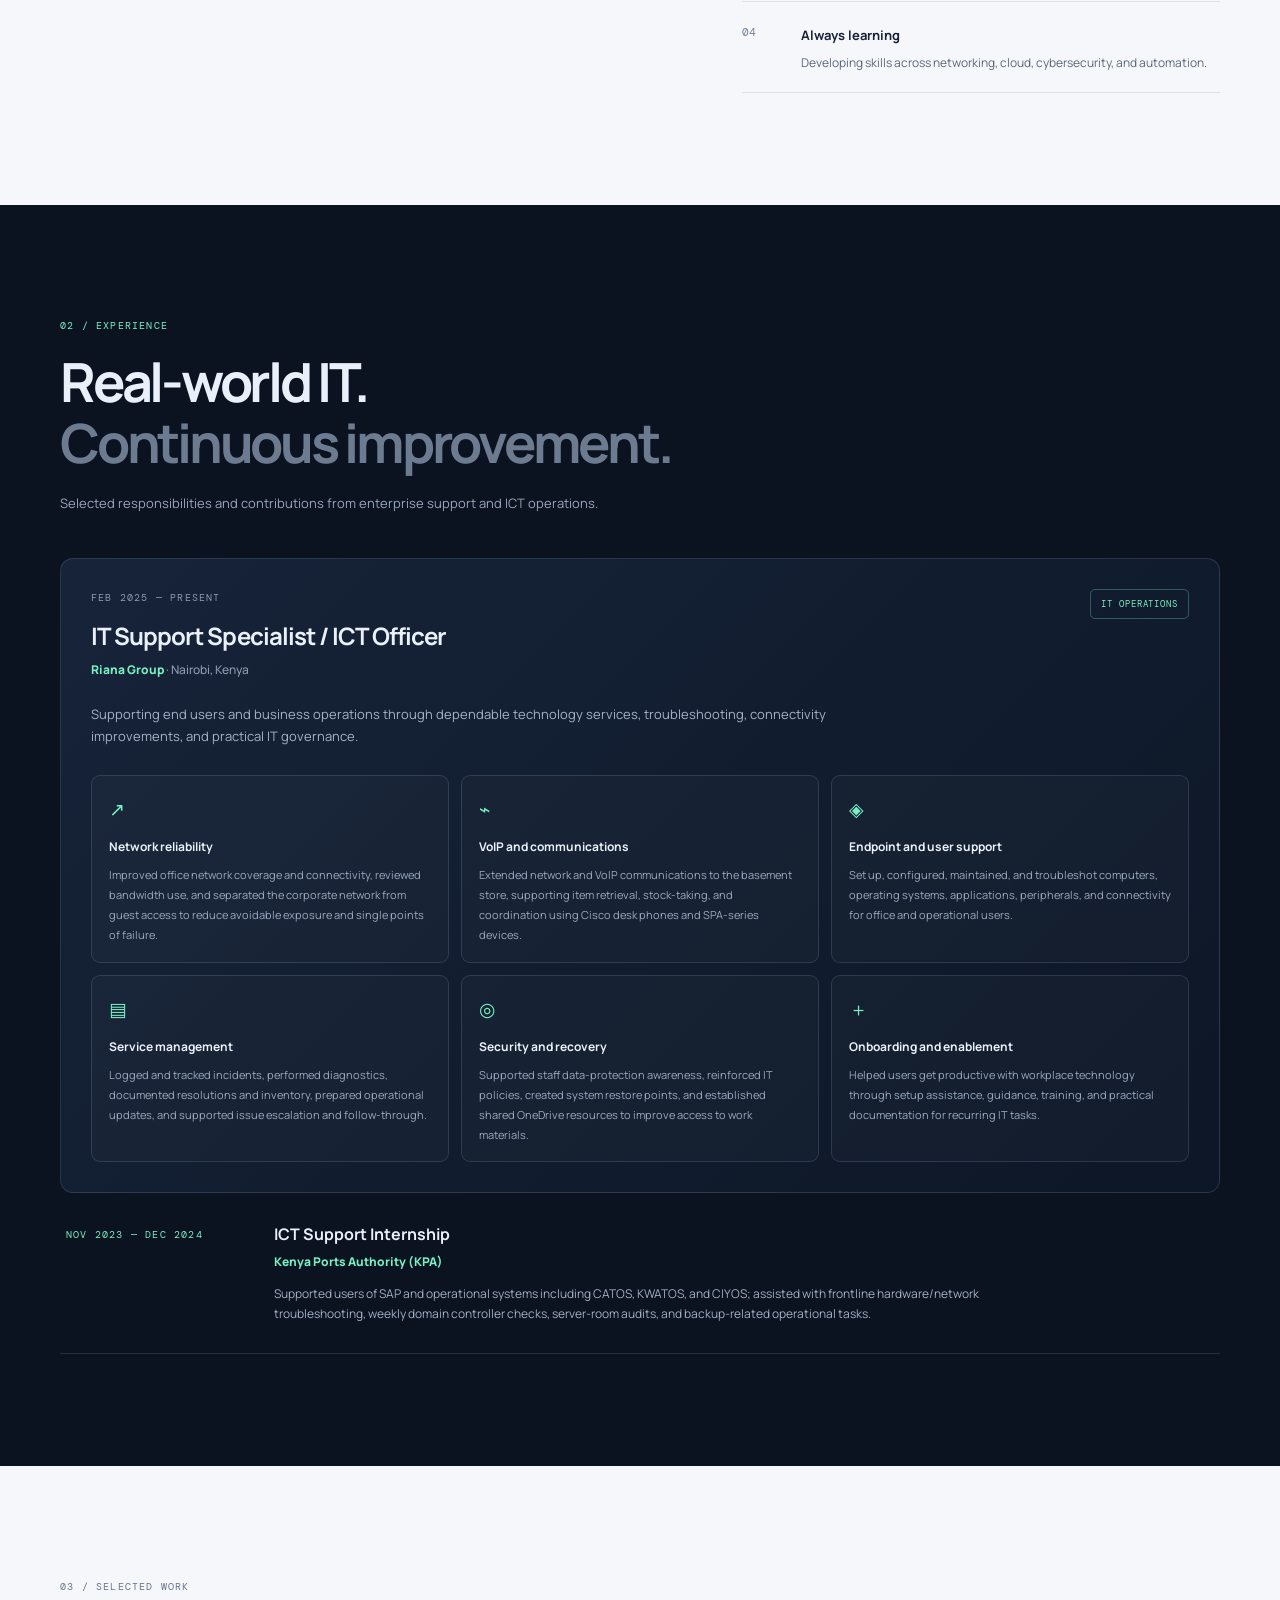
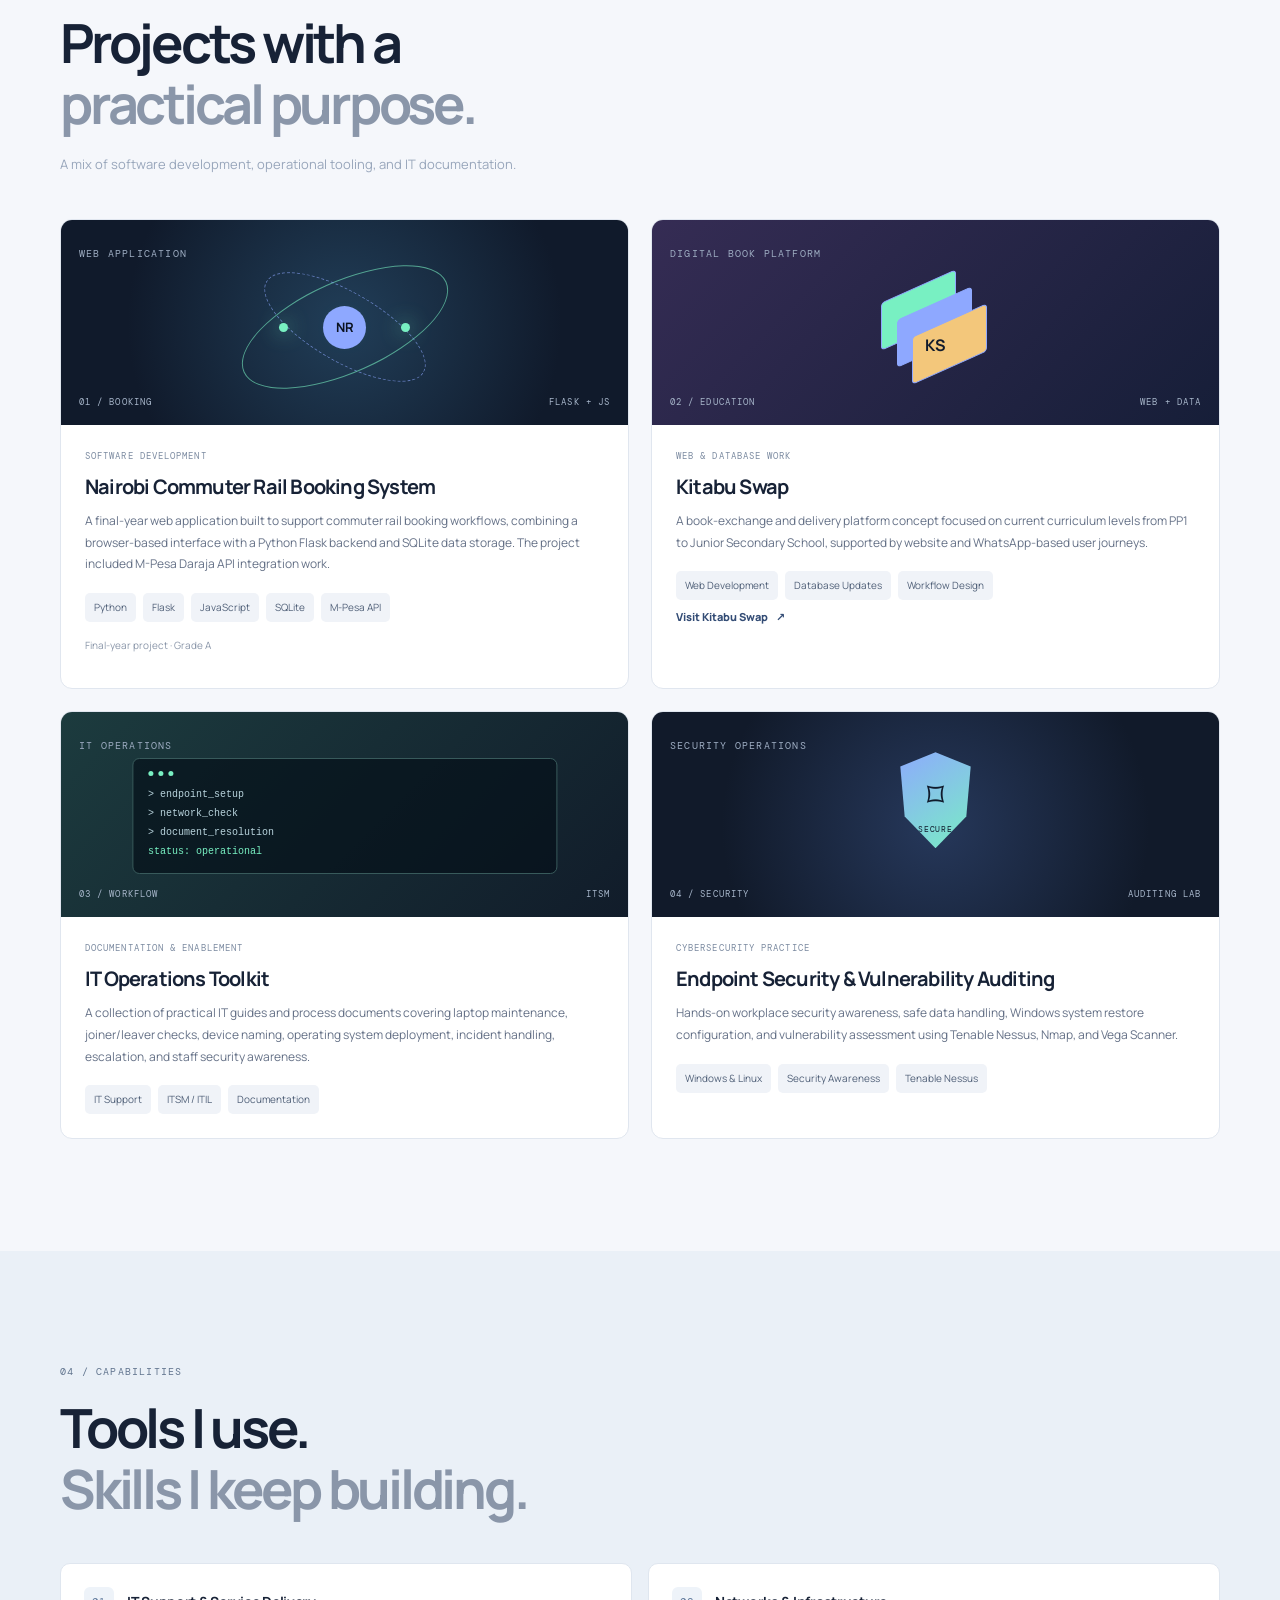
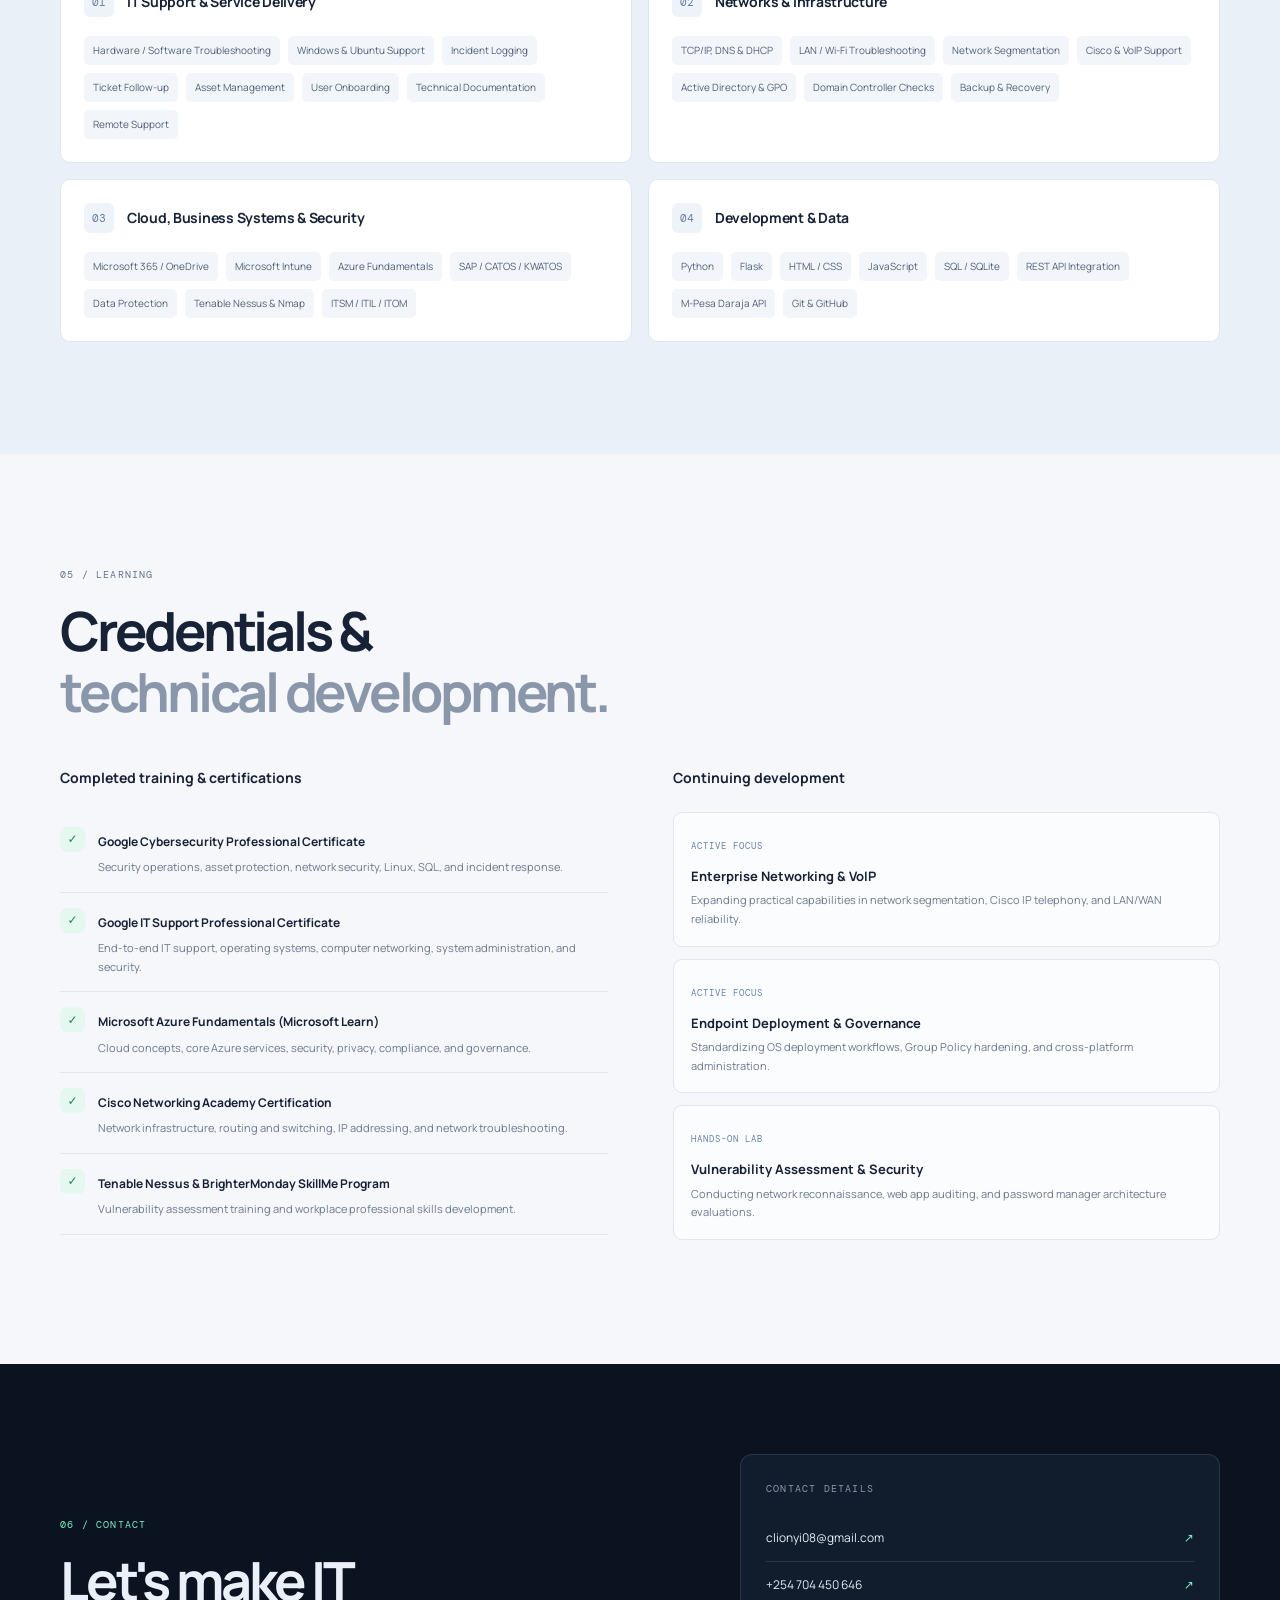
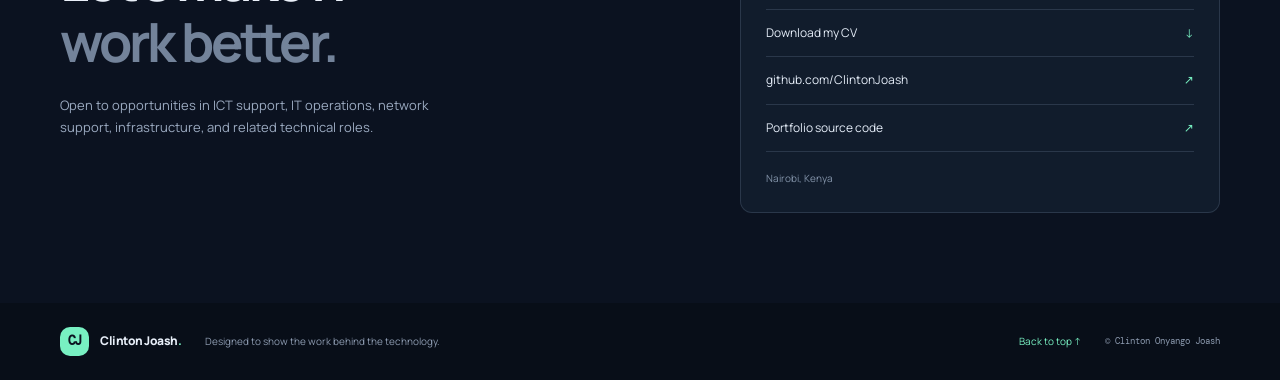
==== commit ecf98acb: "Apply portfolio redesign with compact orbital profile photo" ====
--- a/index.html
+++ b/index.html
@@ -1,304 +1,133 @@
-<!DOCTYPE html>
+<!doctype html>
 <html lang="en">
 <head>
-  <meta charset="UTF-8" />
-  <meta name="viewport" content="width=device-width, initial-scale=1.0" />
-  <title>Clinton Onyango Joash | IT Technical Support & Cybersecurity Specialist</title>
-  <meta name="description" content="Portfolio of Clinton Onyango Joash — IT Technical Support Specialist, Systems Administrator, and Cybersecurity Professional based in Nairobi, Kenya." />
+  <meta charset="utf-8">
+  <meta name="viewport" content="width=device-width, initial-scale=1">
+  <meta name="description" content="Clinton Onyango Joash — ICT Officer focused on IT support, network operations, infrastructure, cybersecurity, and software solutions.">
+  <meta name="theme-color" content="#0b1220">
+  <title>Clinton Onyango Joash | ICT Officer</title>
   <link rel="preconnect" href="https://fonts.googleapis.com">
   <link rel="preconnect" href="https://fonts.gstatic.com" crossorigin>
-  <link href="https://fonts.googleapis.com/css2?family=Inter:wght@400;500;600;700;800&family=JetBrains+Mono:wght@400;500&display=swap" rel="stylesheet">
-  <link rel="stylesheet" href="assets/styles.css" />
+  <link href="https://fonts.googleapis.com/css2?family=DM+Mono:wght@400;500&family=Manrope:wght@400;500;600;700;800&display=swap" rel="stylesheet">
+  <link rel="stylesheet" href="styles.css">
 </head>
 <body>
-
-  <!-- Navigation -->
-  <header class="navbar">
-    <div class="container nav-container">
-      <a href="index.html" class="brand">CJ<span>.sec</span></a>
-      <nav class="nav-links">
-        <a href="#expertise">Expertise</a>
-        <a href="#experience">Experience</a>
-        <a href="#projects">Projects & Case Studies</a>
-        <a href="#certifications">Certifications</a>
-        <a href="cv.html" class="nav-btn-outline">Web CV</a>
-        <a href="Clinton_Joash_Strategic_IT_CV.pdf" class="nav-btn-primary" download>Download PDF CV</a>
-      </nav>
-    </div>
+  <a class="skip-link" href="#main">Skip to content</a>
+  <header class="site-header">
+    <nav class="nav wrap" aria-label="Main navigation">
+      <a class="brand" href="#home" aria-label="Clinton Joash home"><span class="brand-mark">CJ</span><span>Clinton Joash<span class="brand-dot">.</span></span></a>
+      <button class="menu-toggle" aria-expanded="false" aria-controls="nav-links" aria-label="Open navigation"><span></span><span></span></button>
+      <div class="nav-links" id="nav-links">
+        <a href="#about">About</a><a href="#experience">Experience</a><a href="#projects">Projects</a><a href="#skills">Skills</a><a href="#credentials">Credentials</a>
+        <a class="nav-contact" href="#contact">Let's connect <span aria-hidden="true">↗</span></a>
+      </div>
+    </nav>
   </header>
 
-  <!-- Hero Section -->
-  <section class="hero">
-    <div class="container hero-grid">
-      <div class="hero-content">
-        <div class="status-badge">
-          <span class="pulse-dot"></span> Available for Enterprise IT & Security Roles
+  <main id="main">
+    <section class="hero section wrap" id="home">
+      <div class="hero-copy">
+        <div class="eyebrow"><span class="status-dot"></span> ICT OFFICER · NAIROBI, KENYA</div>
+        <h1>Keeping technology<br> <span class="gradient-text">reliable, secure,</span><br>and useful.</h1>
+        <p class="hero-lede">I'm Clinton Onyango Joash — an ICT professional working across end-user support, network operations, IT infrastructure, cybersecurity practices, and software solutions.</p>
+        <div class="hero-actions">
+          <a class="button button-primary" href="#projects">Explore my work <span aria-hidden="true">↘</span></a>
+          <a class="button button-secondary" href="Clinton_Onyango_Joash_ICT_Officer_CV_Profile.pdf" download>Download CV <span aria-hidden="true">↓</span></a>
         </div>
-        <h1>Clinton Onyango Joash</h1>
-        <p class="hero-subtitle">IT Technical Support Specialist &bull; Systems & Endpoint Administrator &bull; Cybersecurity Analyst</p>
-        <p class="hero-bio">
-          Results-driven IT Specialist stationed at <strong>Riana Infotech Group</strong> with a B.Tech in Computer Technology. Proven expertise in enterprise endpoint management (Microsoft Intune, Active Directory GPO), automated OS deployment (MDT/PXE, NTLite, DISM), vulnerability assessment (Tenable Nessus, Nmap), and full-stack operational tooling.
-        </p>
-        <div class="hero-actions">
-          <a href="#projects" class="btn btn-primary">View Technical Work</a>
-          <a href="cv.html" class="btn btn-secondary">Interactive Resume</a>
-          <a href="Clinton_Joash_Strategic_IT_CV.pdf" class="btn btn-ghost" download>Strategic IT CV (PDF) &darr;</a>
+        <div class="hero-meta"><span><b>01</b> Practical IT operations</span><span><b>02</b> Continuous learning</span><span><b>03</b> User-focused support</span></div>
+      </div>
+      <aside class="hero-card" aria-label="Professional focus">
+        <div class="card-top"><span class="mono-label">PROFILE / 2026</span><span class="card-symbol">⌘</span></div>
+        <div class="orbit">
+          <div class="orbit-ring ring-one"></div><div class="orbit-ring ring-two"></div>
+          <div class="orbit-core orbit-photo">
+            <img src="assets/Profile.jpeg" alt="Clinton Onyango Joash" onerror="this.src='assets/profile-placeholder.svg'">
+          </div>
+          <span class="orbit-node node-one">NET</span><span class="orbit-node node-two">SEC</span><span class="orbit-node node-three">OPS</span>
         </div>
-        <div class="hero-meta">
-          <span>📍 Nairobi, Kenya</span>
-          <span>🎓 B.Tech Computer Technology (TUK)</span>
-          <span>🛡️ Google Cybersecurity & Azure Certified</span>
+        <div class="focus-list">
+          <div><span class="focus-icon">01</span><span><strong>IT Support & Service Operations</strong><small>Incidents · Endpoints · Documentation</small></span></div>
+          <div><span class="focus-icon">02</span><span><strong>Networks & Infrastructure</strong><small>Connectivity · VoIP · Maintenance</small></span></div>
+          <div><span class="focus-icon">03</span><span><strong>Security-minded IT</strong><small>Data protection · Awareness · Recovery</small></span></div>
+        </div>
+      </aside>
+      <div class="hero-grid-decoration" aria-hidden="true"></div>
+    </section>
+
+    <section class="ticker" aria-label="Areas of focus"><div class="ticker-track"><span>IT OPERATIONS</span><i>✳</i><span>NETWORKING</span><i>✳</i><span>CYBERSECURITY</span><i>✳</i><span>SYSTEMS SUPPORT</span><i>✳</i><span>SOFTWARE PROJECTS</span><i>✳</i><span>IT OPERATIONS</span><i>✳</i><span>NETWORKING</span><i>✳</i><span>CYBERSECURITY</span><i>✳</i></div></section>
+
+    <section class="section wrap" id="about">
+      <div class="section-heading"><p class="section-kicker">01 / ABOUT</p><h2>Technology should<br><span class="muted">work for people.</span></h2></div>
+      <div class="about-grid">
+        <div class="about-copy"><p class="large-copy">I combine hands-on technical support with a systems mindset: solve the immediate issue, document the fix, reduce repeat incidents, and help people work confidently.</p><p>My experience includes supporting users and business systems, troubleshooting hardware and software, maintaining connectivity, documenting IT processes, assisting with security awareness, and contributing to web-based solutions. I value clear communication, dependable service, and continuous improvement.</p><p>I hold a Bachelor of Technology in Computer Technology from the Technical University of Kenya, completed in November 2024.</p></div>
+        <div class="about-facts">
+          <div class="fact"><span class="fact-number">01</span><div><strong>Service-oriented</strong><p>Support users through diagnosis, resolution, escalation, and follow-up.</p></div></div>
+          <div class="fact"><span class="fact-number">02</span><div><strong>Process-minded</strong><p>Build practical guides, checklists, and records that improve consistency.</p></div></div>
+          <div class="fact"><span class="fact-number">03</span><div><strong>Security-aware</strong><p>Promote safer data handling, access practices, and recovery readiness.</p></div></div>
+          <div class="fact"><span class="fact-number">04</span><div><strong>Always learning</strong><p>Developing skills across networking, cloud, cybersecurity, and automation.</p></div></div>
         </div>
       </div>
-      <div class="hero-visual">
-        <div class="profile-frame">
-          <img src="assets/Profile.jpeg" alt="Clinton Onyango Joash" onerror="this.src='assets/profile-placeholder.svg'" />
+    </section>
+
+    <section class="section section-dark" id="experience">
+      <div class="wrap">
+        <div class="section-heading"><p class="section-kicker">02 / EXPERIENCE</p><h2>Real-world IT.<br><span class="muted">Continuous improvement.</span></h2><p class="heading-note">Selected responsibilities and contributions from enterprise support and ICT operations.</p></div>
+        <article class="experience-card">
+          <div class="experience-top"><div><p class="mono-label">FEB 2025 — PRESENT</p><h3>IT Support Specialist / ICT Officer</h3><p class="company">Riana Group <span>· Nairobi, Kenya</span></p></div><span class="experience-tag">IT OPERATIONS</span></div>
+          <p class="experience-intro">Supporting end users and business operations through dependable technology services, troubleshooting, connectivity improvements, and practical IT governance.</p>
+          <div class="achievement-grid">
+            <div class="achievement"><span class="achievement-mark">↗</span><h4>Network reliability</h4><p>Improved office network coverage and connectivity, reviewed bandwidth use, and separated the corporate network from guest access to reduce avoidable exposure and single points of failure.</p></div>
+            <div class="achievement"><span class="achievement-mark">⌁</span><h4>VoIP and communications</h4><p>Extended network and VoIP communications to the basement store, supporting item retrieval, stock-taking, and coordination using Cisco desk phones and SPA-series devices.</p></div>
+            <div class="achievement"><span class="achievement-mark">◈</span><h4>Endpoint and user support</h4><p>Set up, configured, maintained, and troubleshot computers, operating systems, applications, peripherals, and connectivity for office and operational users.</p></div>
+            <div class="achievement"><span class="achievement-mark">▤</span><h4>Service management</h4><p>Logged and tracked incidents, performed diagnostics, documented resolutions and inventory, prepared operational updates, and supported issue escalation and follow-through.</p></div>
+            <div class="achievement"><span class="achievement-mark">◎</span><h4>Security and recovery</h4><p>Supported staff data-protection awareness, reinforced IT policies, created system restore points, and established shared OneDrive resources to improve access to work materials.</p></div>
+            <div class="achievement"><span class="achievement-mark">＋</span><h4>Onboarding and enablement</h4><p>Helped users get productive with workplace technology through setup assistance, guidance, training, and practical documentation for recurring IT tasks.</p></div>
+          </div>
+        </article>
+        <article class="timeline-item"><div class="timeline-date">NOV 2023 — DEC 2024</div><div><h3>ICT Support Internship</h3><p class="company">Kenya Ports Authority (KPA)</p><p>Supported users of SAP and operational systems including CATOS, KWATOS, and CIYOS; assisted with frontline hardware/network troubleshooting, weekly domain controller checks, server-room audits, and backup-related operational tasks.</p></div></article>
+      </div>
+    </section>
+
+    <section class="section wrap" id="projects">
+      <div class="section-heading"><p class="section-kicker">03 / SELECTED WORK</p><h2>Projects with a<br><span class="muted">practical purpose.</span></h2><p class="heading-note">A mix of software development, operational tooling, and IT documentation.</p></div>
+      <div class="project-grid">
+        <article class="project-card project-featured"><div class="project-visual rail-visual"><span class="visual-label">WEB APPLICATION</span><div class="rail-map"><span></span><span></span><span></span><b>NR</b></div><div class="visual-bottom"><span>01 / BOOKING</span><span>FLASK + JS</span></div></div><div class="project-content"><div class="project-type">SOFTWARE DEVELOPMENT</div><h3>Nairobi Commuter Rail Booking System</h3><p>A final-year web application built to support commuter rail booking workflows, combining a browser-based interface with a Python Flask backend and SQLite data storage. The project included M-Pesa Daraja API integration work.</p><div class="tag-list"><span>Python</span><span>Flask</span><span>JavaScript</span><span>SQLite</span><span>M-Pesa API</span></div><p class="project-footnote">Final-year project · Grade A</p></div></article>
+        <article class="project-card"><div class="project-visual book-visual"><span class="visual-label">DIGITAL BOOK PLATFORM</span><div class="book-stack"><i></i><i></i><i></i><b>KS</b></div><div class="visual-bottom"><span>02 / EDUCATION</span><span>WEB + DATA</span></div></div><div class="project-content"><div class="project-type">WEB & DATABASE WORK</div><h3>Kitabu Swap</h3><p>A book-exchange and delivery platform concept focused on current curriculum levels from PP1 to Junior Secondary School, supported by website and WhatsApp-based user journeys.</p><div class="tag-list"><span>Web Development</span><span>Database Updates</span><span>Workflow Design</span></div><a class="text-link" href="https://kitabuswap.com" target="_blank" rel="noreferrer">Visit Kitabu Swap <span>↗</span></a></div></article>
+        <article class="project-card"><div class="project-visual ops-visual"><span class="visual-label">IT OPERATIONS</span><div class="terminal"><p><i></i><i></i><i></i></p><code>&gt; endpoint_setup<br>&gt; network_check<br>&gt; document_resolution<br><em>status: operational</em></code></div><div class="visual-bottom"><span>03 / WORKFLOW</span><span>ITSM</span></div></div><div class="project-content"><div class="project-type">DOCUMENTATION & ENABLEMENT</div><h3>IT Operations Toolkit</h3><p>A collection of practical IT guides and process documents covering laptop maintenance, joiner/leaver checks, device naming, operating system deployment, incident handling, escalation, and staff security awareness.</p><div class="tag-list"><span>IT Support</span><span>ITSM / ITIL</span><span>Documentation</span></div></div></article>
+        <article class="project-card"><div class="project-visual security-visual"><span class="visual-label">SECURITY OPERATIONS</span><div class="security-shield">⌑<span>SECURE</span></div><div class="visual-bottom"><span>04 / SECURITY</span><span>AUDITING LAB</span></div></div><div class="project-content"><div class="project-type">CYBERSECURITY PRACTICE</div><h3>Endpoint Security & Vulnerability Auditing</h3><p>Hands-on workplace security awareness, safe data handling, Windows system restore configuration, and vulnerability assessment using Tenable Nessus, Nmap, and Vega Scanner.</p><div class="tag-list"><span>Windows & Linux</span><span>Security Awareness</span><span>Tenable Nessus</span></div></div></article>
+      </div>
+    </section>
+
+    <section class="section skills-section" id="skills"><div class="wrap">
+      <div class="section-heading"><p class="section-kicker">04 / CAPABILITIES</p><h2>Tools I use.<br><span class="muted">Skills I keep building.</span></h2></div>
+      <div class="skills-grid">
+        <article class="skill-panel"><div class="skill-panel-head"><span>01</span><h3>IT Support & Service Delivery</h3></div><div class="skill-chips"><span>Hardware / Software Troubleshooting</span><span>Windows & Ubuntu Support</span><span>Incident Logging</span><span>Ticket Follow-up</span><span>Asset Management</span><span>User Onboarding</span><span>Technical Documentation</span><span>Remote Support</span></div></article>
+        <article class="skill-panel"><div class="skill-panel-head"><span>02</span><h3>Networks & Infrastructure</h3></div><div class="skill-chips"><span>TCP/IP, DNS & DHCP</span><span>LAN / Wi-Fi Troubleshooting</span><span>Network Segmentation</span><span>Cisco & VoIP Support</span><span>Active Directory & GPO</span><span>Domain Controller Checks</span><span>Backup & Recovery</span></div></article>
+        <article class="skill-panel"><div class="skill-panel-head"><span>03</span><h3>Cloud, Business Systems & Security</h3></div><div class="skill-chips"><span>Microsoft 365 / OneDrive</span><span>Microsoft Intune</span><span>Azure Fundamentals</span><span>SAP / CATOS / KWATOS</span><span>Data Protection</span><span>Tenable Nessus & Nmap</span><span>ITSM / ITIL / ITOM</span></div></article>
+        <article class="skill-panel"><div class="skill-panel-head"><span>04</span><h3>Development & Data</h3></div><div class="skill-chips"><span>Python</span><span>Flask</span><span>HTML / CSS</span><span>JavaScript</span><span>SQL / SQLite</span><span>REST API Integration</span><span>M-Pesa Daraja API</span><span>Git & GitHub</span></div></article>
+      </div>
+    </div></section>
+
+    <section class="section wrap" id="credentials"><div class="section-heading"><p class="section-kicker">05 / LEARNING</p><h2>Credentials &<br><span class="muted">technical development.</span></h2></div>
+      <div class="credentials-grid">
+        <div class="credential-column"><h3>Completed training & certifications</h3>
+          <div class="credential"><span class="credential-icon">✓</span><div><strong>Google Cybersecurity Professional Certificate</strong><p>Security operations, asset protection, network security, Linux, SQL, and incident response.</p></div></div>
+          <div class="credential"><span class="credential-icon">✓</span><div><strong>Google IT Support Professional Certificate</strong><p>End-to-end IT support, operating systems, computer networking, system administration, and security.</p></div></div>
+          <div class="credential"><span class="credential-icon">✓</span><div><strong>Microsoft Azure Fundamentals (Microsoft Learn)</strong><p>Cloud concepts, core Azure services, security, privacy, compliance, and governance.</p></div></div>
+          <div class="credential"><span class="credential-icon">✓</span><div><strong>Cisco Networking Academy Certification</strong><p>Network infrastructure, routing and switching, IP addressing, and network troubleshooting.</p></div></div>
+          <div class="credential"><span class="credential-icon">✓</span><div><strong>Tenable Nessus & BrighterMonday SkillMe Program</strong><p>Vulnerability assessment training and workplace professional skills development.</p></div></div>
+        </div>
+        <div class="credential-column learning-column"><h3>Continuing development</h3>
+          <div class="learning-card"><span class="learning-label">ACTIVE FOCUS</span><h4>Enterprise Networking & VoIP</h4><p>Expanding practical capabilities in network segmentation, Cisco IP telephony, and LAN/WAN reliability.</p></div>
+          <div class="learning-card"><span class="learning-label">ACTIVE FOCUS</span><h4>Endpoint Deployment & Governance</h4><p>Standardizing OS deployment workflows, Group Policy hardening, and cross-platform administration.</p></div>
+          <div class="learning-card"><span class="learning-label">HANDS-ON LAB</span><h4>Vulnerability Assessment & Security</h4><p>Conducting network reconnaissance, web app auditing, and password manager architecture evaluations.</p></div>
         </div>
       </div>
-    </div>
-  </section>
+    </section>
 
-  <!-- Core Expertise -->
-  <section id="expertise" class="section">
-    <div class="container">
-      <div class="section-header">
-        <span class="section-tag">Core Competencies</span>
-        <h2>Enterprise Infrastructure & Security Stack</h2>
-      </div>
-
-      <div class="cards-grid">
-        <div class="card">
-          <div class="card-icon">🖥️</div>
-          <h3>Endpoint & Systems Administration</h3>
-          <p>Centralized workstation governance, zero-touch OS deployment, and automated policy enforcement across hybrid enterprise environments.</p>
-          <ul class="skill-tags">
-            <li>Microsoft Intune</li>
-            <li>Active Directory & GPO</li>
-            <li>MDT / PXE Boot</li>
-            <li>DISM & NTLite</li>
-            <li>Windows 10/11 & Ubuntu Linux</li>
-          </ul>
-        </div>
-
-        <div class="card">
-          <div class="card-icon">🛡️</div>
-          <h3>Cybersecurity & Vulnerability Management</h3>
-          <p>Proactive network reconnaissance, web application auditing, incident containment, and cryptographic password architecture analysis.</p>
-          <ul class="skill-tags">
-            <li>Tenable Nessus</li>
-            <li>Nmap & Metasploit</li>
-            <li>Vega Web Scanner</li>
-            <li>Incident Response</li>
-            <li>Vaultwarden / KeePassXC</li>
-          </ul>
-        </div>
-
-        <div class="card">
-          <div class="card-icon">⚙️</div>
-          <h3>Diagnostics, Networking & Dev</h3>
-          <p>Deep hardware benchmarking, enterprise network troubleshooting, and custom web application development with mobile payment APIs.</p>
-          <ul class="skill-tags">
-            <li>Cisco Networking</li>
-            <li>Microsoft Azure</li>
-            <li>HWiNFO / PassMark / Geekbench</li>
-            <li>Python & Flask</li>
-            <li>M-Pesa Daraja API</li>
-          </ul>
-        </div>
-      </div>
-    </div>
-  </section>
-
-  <!-- Professional Experience -->
-  <section id="experience" class="section section-alt">
-    <div class="container">
-      <div class="section-header">
-        <span class="section-tag">Career Trajectory</span>
-        <h2>Professional Experience</h2>
-      </div>
-
-      <div class="timeline">
-        <div class="timeline-item">
-          <div class="timeline-meta">
-            <span class="timeline-date">Feb 2025 &ndash; Present</span>
-            <span class="timeline-location">Nairobi, Kenya</span>
-          </div>
-          <div class="timeline-content">
-            <h3>IT Technical Support Specialist / ICT Officer</h3>
-            <h4>Riana Infotech Group (via Ripple Providence)</h4>
-            <ul>
-              <li>Spearhead enterprise endpoint administration, workstation imaging, and security policy enforcement utilizing Active Directory GPO and Microsoft Intune.</li>
-              <li>Build and optimize custom Windows deployment images using NTLite, DISM, and MDT/PXE to standardize provisioning and reduce deployment turnaround times.</li>
-              <li>Lead operational incident response and root-cause analysis, including containing Microsoft Outlook account compromises and resolving critical corporate SSL availability disruptions.</li>
-              <li>Conduct hardware diagnostics and performance benchmarking using HWiNFO, PassMark, and Geekbench alongside wireless display/Miracast conference room integrations.</li>
-            </ul>
-          </div>
-        </div>
-
-        <div class="timeline-item">
-          <div class="timeline-meta">
-            <span class="timeline-date">Nov 2023 &ndash; Dec 2024</span>
-            <span class="timeline-location">Kenya</span>
-          </div>
-          <div class="timeline-content">
-            <h3>ICT Support Intern</h3>
-            <h4>Kenya Ports Authority (KPA)</h4>
-            <ul>
-              <li>Delivered first- and second-line technical support across mission-critical port operations, resolving hardware, software, and LAN/WAN connectivity issues.</li>
-              <li>Assisted systems and network administrators in user account provisioning, patch management, and peripheral maintenance across enterprise departments.</li>
-              <li>Documented standard operating procedures (SOPs) and hardware inventory logs to streamline IT service desk ticket resolution.</li>
-            </ul>
-          </div>
-        </div>
-      </div>
-    </div>
-  </section>
-
-  <!-- Projects & Technical Case Studies -->
-  <section id="projects" class="section">
-    <div class="container">
-      <div class="section-header">
-        <span class="section-tag">Applied Engineering & Operations</span>
-        <h2>Featured Projects & Operational Case Studies</h2>
-      </div>
-
-      <div class="projects-grid">
-        <article class="project-card">
-          <div class="project-top">
-            <span class="project-type">Full-Stack Web Application</span>
-            <h3>Commuter Rail Booking & Payment Platform</h3>
-            <p>Engineered a digital ticketing and seat reservation web application tailored for commuter rail transit, featuring real-time mobile money checkout via the Safaricom M-Pesa Daraja API.</p>
-          </div>
-          <div class="project-footer">
-            <ul class="skill-tags">
-              <li>Python</li>
-              <li>Flask</li>
-              <li>SQLite</li>
-              <li>JavaScript</li>
-              <li>M-Pesa Daraja API</li>
-            </ul>
-          </div>
-        </article>
-
-        <article class="project-card">
-          <div class="project-top">
-            <span class="project-type">Enterprise Deployment Engineering</span>
-            <h3>Zero-Touch Windows Imaging & GPO Hardening</h3>
-            <p>Designed customized, debloated Windows enterprise images with pre-injected drivers and security baselines using NTLite and DISM, deployed over network PXE/MDT with automated Active Directory GPO lock-downs.</p>
-          </div>
-          <div class="project-footer">
-            <ul class="skill-tags">
-              <li>MDT / PXE</li>
-              <li>DISM & NTLite</li>
-              <li>Active Directory GPO</li>
-              <li>Microsoft Intune</li>
-            </ul>
-          </div>
-        </article>
-
-        <article class="project-card">
-          <div class="project-top">
-            <span class="project-type">Security Architecture Research</span>
-            <h3>Enterprise Password Manager Security Matrix</h3>
-            <p>Conducted a comprehensive cryptographic and architectural audit comparing self-hosted and cloud password managers (Bitwarden, Vaultwarden, KeePassXC, Passbolt, Enpass, and Pass) across sync models and zero-knowledge storage.</p>
-          </div>
-          <div class="project-footer">
-            <ul class="skill-tags">
-              <li>Vaultwarden</li>
-              <li>KeePassXC</li>
-              <li>Passbolt</li>
-              <li>Zero-Knowledge Cryptography</li>
-            </ul>
-          </div>
-        </article>
-
-        <article class="project-card">
-          <div class="project-top">
-            <span class="project-type">Incident Response & Availability</span>
-            <h3>Enterprise Email Compromise & SSL Outage Remediation</h3>
-            <p>Authored formal incident response and operational availability reports: contained unauthorized outbound traffic from a compromised Microsoft 365/Outlook account and resolved an automated SSL renewal outage via manual certificate intervention.</p>
-          </div>
-          <div class="project-footer">
-            <ul class="skill-tags">
-              <li>Microsoft 365 Security</li>
-              <li>SSL/TLS Lifecycle</li>
-              <li>Incident Containment</li>
-              <li>Root Cause Analysis</li>
-            </ul>
-          </div>
-        </article>
-      </div>
-    </div>
-  </section>
-
-  <!-- Certifications & Education -->
-  <section id="certifications" class="section section-alt">
-    <div class="container">
-      <div class="dual-grid">
-        <div>
-          <span class="section-tag">Credentials</span>
-          <h2>Certifications & Training</h2>
-          <ul class="cert-list">
-            <li>
-              <strong>Google Cybersecurity Professional Certificate</strong>
-              <span>Security Operations, SIEM, IDS, Linux & Python</span>
-            </li>
-            <li>
-              <strong>Google IT Support Professional Certificate</strong>
-              <span>Systems Administration, Networking, OS & Directory Services</span>
-            </li>
-            <li>
-              <strong>Microsoft Certified: Azure Fundamentals (AZ-900)</strong>
-              <span>Cloud Concepts, Azure Architecture, Identity & Governance</span>
-            </li>
-            <li>
-              <strong>Tenable Nessus Vulnerability Assessment</strong>
-              <span>Enterprise Network Auditing & Vulnerability Scanning</span>
-            </li>
-            <li>
-              <strong>Cisco Networking Academy Certification</strong>
-              <span>Routing, Switching, Network Protocols & Infrastructure Security</span>
-            </li>
-          </ul>
-        </div>
-
-        <div>
-          <span class="section-tag">Academic Background</span>
-          <h2>Education</h2>
-          <div class="edu-card">
-            <span class="edu-date">Graduated Nov 2024</span>
-            <h3>Bachelor of Technology in Computer Technology</h3>
-            <h4>The Technical University of Kenya (TUK) &bull; Nairobi</h4>
-            <p>Focused on enterprise systems architecture, computer networks, operating systems, cybersecurity principles, and software engineering.</p>
-          </div>
-
-          <div class="cta-box">
-            <h3>Looking for my full curriculum vitae?</h3>
-            <p>View the structured web version or download the print-ready PDF directly.</p>
-            <div class="cta-actions">
-              <a href="cv.html" class="btn btn-primary">Open Web CV</a>
-              <a href="Clinton_Joash_Strategic_IT_CV.pdf" class="btn btn-secondary" download>Download PDF</a>
-            </div>
-          </div>
-        </div>
-      </div>
-    </div>
-  </section>
-
-  <!-- Footer -->
-  <footer class="footer">
-    <div class="container footer-content">
-      <div>
-        <strong>Clinton Onyango Joash</strong>
-        <p>IT Technical Support Specialist &bull; Nairobi, Kenya</p>
-      </div>
-      <div class="footer-links">
-        <a href="https://github.com/ClintonJoash" target="_blank" rel="noopener">GitHub</a>
-        <a href="cv.html">Curriculum Vitae</a>
-        <a href="Clinton_Joash_Strategic_IT_CV.pdf" download>Download CV (PDF)</a>
-      </div>
-    </div>
-  </footer>
-
+    <section class="contact-section" id="contact"><div class="wrap contact-inner"><div><p class="section-kicker">06 / CONTACT</p><h2>Let's make IT<br><span class="muted">work better.</span></h2><p class="contact-copy">Open to opportunities in ICT support, IT operations, network support, infrastructure, and related technical roles.</p></div><div class="contact-card"><p class="mono-label">CONTACT DETAILS</p><a href="mailto:clionyi08@gmail.com">clionyi08@gmail.com <span>↗</span></a><a href="tel:+254704450646">+254 704 450 646 <span>↗</span></a><a href="Clinton_Onyango_Joash_ICT_Officer_CV_Profile.pdf" download>Download my CV <span>↓</span></a><a href="https://github.com/ClintonJoash" target="_blank" rel="noreferrer">github.com/ClintonJoash <span>↗</span></a><a href="https://github.com/ClintonJoash/ClintonJoash.github.io" target="_blank" rel="noreferrer">Portfolio source code <span>↗</span></a><p class="contact-location">Nairobi, Kenya</p></div></div></section>
+  </main>
+  <footer class="footer"><div class="wrap footer-inner"><a class="brand" href="#home"><span class="brand-mark">CJ</span><span>Clinton Joash<span class="brand-dot">.</span></span></a><p>Designed to show the work behind the technology.</p><a href="#home" class="back-top">Back to top ↑</a><small>© <span id="year"></span> Clinton Onyango Joash</small></div></footer>
+  <script src="script.js"></script>
 </body>
 </html>
--- a/styles.css
+++ b/styles.css
@@ -0,0 +1,6 @@
+:root{--bg:#0b1220;--panel:#111b2c;--paper:#f5f7fb;--ink:#eaf0f9;--muted:#a3afc2;--dark:#111a29;--accent:#78f0c2;--accent2:#8ea8ff;--line:rgba(166,187,218,.17);--text:#172236;--body:#5b677b;--max:1160px}
+*{box-sizing:border-box}html{scroll-behavior:smooth;scroll-padding-top:90px}body{margin:0;background:var(--paper);color:var(--text);font-family:Manrope,system-ui,sans-serif;line-height:1.7}a{color:inherit;text-decoration:none}button{font:inherit}.wrap{width:min(var(--max),calc(100% - 48px));margin-inline:auto}.section{padding:112px 0}.site-header{position:sticky;top:0;z-index:50;background:rgba(11,18,32,.92);backdrop-filter:blur(18px);border-bottom:1px solid rgba(255,255,255,.08)}.nav{height:76px;display:flex;align-items:center;justify-content:space-between;color:#eef4fc}.brand{display:inline-flex;align-items:center;gap:11px;font-weight:800;letter-spacing:-.04em}.brand-mark{display:grid;place-items:center;width:35px;height:35px;border-radius:10px;background:var(--accent);color:#0b1220;font-family:"DM Mono",monospace;font-size:13px;letter-spacing:-.08em}.brand-dot{color:var(--accent)}.nav-links{display:flex;align-items:center;gap:27px;font-size:12px;font-weight:700;color:#c0cad8}.nav-links a:hover{color:var(--accent)}.nav-links .nav-contact{color:var(--accent);border:1px solid rgba(120,240,194,.42);padding:9px 13px;border-radius:7px}.nav-contact span{margin-left:8px}.menu-toggle{display:none}.hero{position:relative;min-height:690px;padding-top:96px;padding-bottom:88px;display:grid;grid-template-columns:1.15fr .85fr;gap:72px;align-items:center;background:var(--bg);color:var(--ink);width:100%;max-width:none;padding-left:max(24px,calc((100% - var(--max))/2));padding-right:max(24px,calc((100% - var(--max))/2));overflow:hidden}.hero:before{content:"";position:absolute;width:560px;height:560px;right:-110px;top:30px;border-radius:50%;background:radial-gradient(circle,rgba(83,115,199,.18),transparent 68%);pointer-events:none}.hero-copy,.hero-card{position:relative;z-index:1}.eyebrow,.section-kicker,.mono-label,.project-type,.visual-label,.visual-bottom,.timeline-date,.learning-label{font-family:"DM Mono",monospace;font-size:10px;letter-spacing:.12em}.eyebrow{color:#b6c3d6;display:flex;align-items:center;gap:10px}.status-dot{width:7px;height:7px;background:var(--accent);border-radius:50%;box-shadow:0 0 0 5px rgba(120,240,194,.12)}h1,h2,h3,h4,p{margin-top:0}h1{font-size:clamp(44px,5.7vw,76px);line-height:1.06;letter-spacing:-.065em;margin:24px 0;font-weight:800}.gradient-text{background:linear-gradient(95deg,var(--accent),#a5c0ff);color:transparent;background-clip:text}.hero-lede{max-width:590px;color:#aab7ca;font-size:16px;line-height:1.9}.hero-actions{display:flex;gap:12px;margin-top:30px}.button{display:inline-flex;align-items:center;gap:15px;padding:13px 17px;border-radius:7px;font-size:12px;font-weight:800;transition:transform .2s,background .2s}.button:hover{transform:translateY(-2px)}.button-primary{background:var(--accent);color:#0b1220}.button-secondary{border:1px solid rgba(255,255,255,.2);color:#eef4fc}.hero-meta{display:flex;gap:22px;flex-wrap:wrap;margin-top:52px;padding-top:18px;border-top:1px solid var(--line);color:#8f9db2;font-size:10px}.hero-meta b{color:var(--accent);font-family:"DM Mono",monospace;margin-right:6px}.hero-card{background:linear-gradient(145deg,rgba(27,41,64,.97),rgba(15,25,42,.98));border:1px solid rgba(255,255,255,.12);border-radius:15px;padding:23px;box-shadow:0 30px 80px rgba(0,0,0,.22)}.card-top{display:flex;justify-content:space-between;align-items:center;color:#8c9bb1}.card-symbol{font-size:24px;color:var(--accent)}.orbit{height:230px;position:relative;display:grid;place-items:center}.orbit-ring{position:absolute;border:1px solid rgba(142,168,255,.2);border-radius:50%;transform:rotate(-24deg)}.ring-one{width:205px;height:135px}.ring-two{width:145px;height:200px;transform:rotate(38deg)}.orbit-core{width:84px;height:84px;display:flex;flex-direction:column;justify-content:center;align-items:center;border-radius:25px;background:linear-gradient(145deg,#8ea8ff,#78f0c2);color:#0b1220;font-size:25px;font-weight:800;box-shadow:0 0 55px rgba(120,240,194,.2)}.orbit-core.orbit-photo{width:92px;height:92px;padding:3px;border-radius:50%;overflow:hidden;background:linear-gradient(145deg,#8ea8ff,#78f0c2);box-shadow:0 0 45px rgba(120,240,194,.28)}.orbit-core.orbit-photo img{width:100%;height:100%;object-fit:cover;object-position:center top;border-radius:50%;display:block;background:#0b1220}.orbit-core span{font:10px "DM Mono",monospace;letter-spacing:.18em}.orbit-node{position:absolute;padding:5px 8px;background:#1c2b43;border:1px solid #344866;border-radius:5px;color:var(--accent);font:10px "DM Mono",monospace}.node-one{top:28px;left:22%}.node-two{right:15%;top:82px;color:#a5b8ff}.node-three{bottom:23px;left:38%}.focus-list{border-top:1px solid var(--line)}.focus-list>div{display:flex;gap:13px;padding:13px 0;border-bottom:1px solid var(--line);align-items:center}.focus-icon{font:10px "DM Mono",monospace;color:var(--accent);background:rgba(120,240,194,.08);padding:9px;border-radius:6px}.focus-list strong,.focus-list small{display:block}.focus-list strong{font-size:11px;color:#e6edf8}.focus-list small{font-size:10px;color:#8d9db3;margin-top:3px}.ticker{background:var(--accent);overflow:hidden;color:#102033}.ticker-track{display:flex;justify-content:space-around;align-items:center;gap:35px;white-space:nowrap;padding:14px 20px;font:10px "DM Mono",monospace;letter-spacing:.13em}.ticker i{font-style:normal;font-size:16px}.section-heading{margin-bottom:44px}.section-kicker{color:#65748b;margin-bottom:17px}.section-heading h2,.contact-inner h2{font-size:clamp(34px,4.5vw,54px);line-height:1.13;letter-spacing:-.06em;margin-bottom:0}.muted{color:#8a96a9}.about-grid{display:grid;grid-template-columns:1fr .82fr;gap:100px}.about-copy p{color:var(--body);font-size:14px}.about-copy .large-copy{font-size:19px;line-height:1.75;color:#243249;letter-spacing:-.025em}.about-facts{border-top:1px solid #dce2ec}.fact{display:grid;grid-template-columns:45px 1fr;gap:14px;padding:19px 0;border-bottom:1px solid #dce2ec}.fact-number{font:11px "DM Mono",monospace;color:#71829a;padding-top:4px}.fact strong{font-size:13px}.fact p{font-size:12px;color:var(--body);margin:5px 0 0}.section-dark{background:var(--bg);color:var(--ink)}.section-dark .section-kicker{color:var(--accent)}.section-dark .muted{color:#6d7b91}.heading-note{color:#98a6bb;max-width:580px;font-size:13px;margin-top:19px}.experience-card{border:1px solid var(--line);border-radius:13px;padding:30px;background:linear-gradient(135deg,rgba(24,38,60,.88),rgba(14,24,40,.85))}.experience-top{display:flex;justify-content:space-between;gap:25px;align-items:flex-start}.mono-label{color:#8a9ab0}.experience-top h3{font-size:24px;letter-spacing:-.04em;margin:10px 0 3px}.company{font-size:12px;color:var(--accent);font-weight:800;margin-bottom:0}.company span{color:#8b9bb0;font-weight:500}.experience-tag{border:1px solid rgba(120,240,194,.3);color:var(--accent);font:9px "DM Mono",monospace;letter-spacing:.1em;padding:8px 10px;border-radius:5px;white-space:nowrap}.experience-intro{max-width:800px;color:#a5b2c5;font-size:13px;margin:22px 0 28px}.achievement-grid{display:grid;grid-template-columns:repeat(3,1fr);gap:12px}.achievement{border:1px solid var(--line);background:rgba(255,255,255,.025);border-radius:9px;padding:17px}.achievement-mark{font-size:19px;color:var(--accent)}.achievement h4{font-size:12px;margin:12px 0 8px}.achievement p{font-size:11px;color:#9baac0;line-height:1.8;margin:0}.small-note{font-size:10px;color:#77879f;margin:18px 0 0}.timeline-item{display:grid;grid-template-columns:180px 1fr;gap:28px;padding:28px 6px;border-bottom:1px solid var(--line)}.timeline-date{color:var(--accent);padding-top:5px}.timeline-item h3{font-size:16px;margin-bottom:3px}.timeline-item p:last-child{font-size:12px;color:#a1afc3;max-width:790px;margin:12px 0 0}.timeline-item .company{margin-bottom:0}.project-grid{display:grid;grid-template-columns:repeat(2,1fr);gap:22px}.project-card{border:1px solid #e0e6ef;background:#fff;border-radius:12px;overflow:hidden;transition:transform .25s,box-shadow .25s}.project-card:hover{transform:translateY(-5px);box-shadow:0 20px 50px rgba(23,34,54,.09)}.project-visual{height:205px;position:relative;overflow:hidden;background:#101b2c;color:#e8f0fb;padding:18px}.visual-label{color:#9dacc1}.visual-bottom{position:absolute;left:18px;right:18px;bottom:15px;display:flex;justify-content:space-between;color:#a7b6ca;font-size:9px}.rail-visual{background:radial-gradient(circle at 50% 50%,#213e58,#101a2b 72%)}.rail-map{position:absolute;inset:38px 0 28px;display:flex;align-items:center;justify-content:center;gap:0}.rail-map:before{content:"";position:absolute;width:220px;height:90px;border:1px solid rgba(120,240,194,.6);border-radius:50%;transform:rotate(-24deg)}.rail-map:after{content:"";position:absolute;width:180px;height:68px;border:1px dashed rgba(142,168,255,.6);border-radius:50%;transform:rotate(30deg)}.rail-map span{width:9px;height:9px;background:var(--accent);border-radius:50%;margin:0 26px;z-index:1;box-shadow:0 0 20px rgba(120,240,194,.8)}.rail-map b{position:absolute;display:grid;place-items:center;width:43px;height:43px;border-radius:50%;background:#8ea8ff;color:#0b1220;z-index:2;font-size:13px}.book-visual{background:linear-gradient(135deg,#352c54,#161e38)}.book-stack{position:absolute;left:50%;top:50%;transform:translate(-50%,-40%);width:110px;height:90px}.book-stack i{position:absolute;display:block;width:75px;height:48px;border:1px solid #8ea8ff;background:#263654;transform:skewY(-24deg);border-radius:4px}.book-stack i:nth-child(1){left:0;top:0;background:#78f0c2}.book-stack i:nth-child(2){left:16px;top:17px;background:#8ea8ff}.book-stack i:nth-child(3){left:31px;top:34px;background:#f3c77b}.book-stack b{position:absolute;left:44px;top:46px;color:#111b2c;font-size:16px}.ops-visual{background:linear-gradient(135deg,#1c3b3e,#111c2a)}.terminal{position:absolute;top:46px;left:50%;transform:translateX(-50%);width:75%;border:1px solid #385a5b;border-radius:7px;background:rgba(4,14,23,.65);padding:12px 15px;font:10px/1.8 "DM Mono",monospace;color:#b8d3dc}.terminal p{display:flex;gap:5px;margin:0 0 9px}.terminal p i{width:5px;height:5px;border-radius:50%;background:#78f0c2}.terminal em{color:var(--accent);font-style:normal}.security-visual{background:radial-gradient(circle at 50% 55%,#26385b,#111a2a 70%)}.security-shield{position:absolute;left:50%;top:43%;transform:translate(-50%,-50%);display:flex;align-items:center;justify-content:center;flex-direction:column;width:88px;height:96px;clip-path:polygon(50% 0,90% 15%,85% 67%,50% 100%,15% 67%,10% 15%);background:linear-gradient(145deg,#8ea8ff,#78f0c2);color:#101b2c;font-size:34px}.security-shield span{font:8px "DM Mono",monospace;letter-spacing:.12em}.project-content{padding:24px}.project-type{color:#7c8ba1;font-size:9px}.project-content h3{font-size:20px;line-height:1.3;letter-spacing:-.04em;margin:10px 0}.project-content p{font-size:12px;color:#657187;line-height:1.8}.tag-list{display:flex;flex-wrap:wrap;gap:7px;margin-top:18px}.tag-list span,.skill-chips span{font-size:10px;background:#f0f3f8;color:#506078;padding:6px 9px;border-radius:5px}.project-footnote{font-size:10px!important;color:#8a96a9!important;margin-top:14px!important}.text-link{font-size:11px;font-weight:800;color:#334c75;display:inline-flex;gap:8px;margin-top:8px}.skills-section{background:#eaf0f7}.skills-section .section-kicker{color:#61748e}.skills-grid{display:grid;grid-template-columns:repeat(2,1fr);gap:16px}.skill-panel{background:#fff;border:1px solid #dfe6ef;border-radius:10px;padding:23px}.skill-panel-head{display:flex;align-items:center;gap:13px;margin-bottom:19px}.skill-panel-head>span{font:11px "DM Mono",monospace;color:#657e9f;background:#eef3f9;padding:8px;border-radius:6px}.skill-panel h3{font-size:14px;letter-spacing:-.02em;margin:0}.skill-chips{display:flex;gap:8px;flex-wrap:wrap}.skill-chips span{background:#f2f5f9}.skills-disclaimer{font-size:10px;color:#6b788c;margin:18px 0 0}.credentials-grid{display:grid;grid-template-columns:1fr 1fr;gap:65px}.credential-column>h3{font-size:14px;margin-bottom:22px}.credential{display:flex;gap:13px;padding:15px 0;border-bottom:1px solid #e1e6ee}.credential-icon{display:grid;place-items:center;width:25px;height:25px;border-radius:7px;background:#e4f8ef;color:#21835f;font-weight:800;font-size:12px;flex-shrink:0}.credential strong{font-size:12px}.credential p{font-size:11px;color:#6c788b;margin:4px 0 0}.learning-card{border:1px solid #e0e6ef;padding:17px;border-radius:9px;margin-bottom:12px;background:#fbfcfe}.learning-label{color:#6483a8;font-size:9px}.learning-card h4{font-size:13px;margin:8px 0 4px}.learning-card p{font-size:11px;color:#6c788b;margin:0}.contact-section{background:var(--bg);color:var(--ink);padding:90px 0}.contact-inner{display:grid;grid-template-columns:1fr .8fr;gap:80px;align-items:center}.contact-inner .section-kicker{color:var(--accent)}.contact-inner .muted{color:#73839a}.contact-copy{color:#9baac0;max-width:420px;font-size:13px;margin-top:22px}.contact-card{border:1px solid var(--line);background:#111c2c;border-radius:12px;padding:25px}.contact-card .mono-label{margin-bottom:18px}.contact-card>a{display:flex;justify-content:space-between;gap:15px;padding:13px 0;border-bottom:1px solid var(--line);font-size:12px;color:#e5edf8}.contact-card>a span{color:var(--accent)}.contact-location{font-size:10px;color:#8494aa;margin:18px 0 0}.footer{background:#080e18;color:#8d9bb0;padding:24px 0}.footer-inner{display:flex;align-items:center;gap:24px;flex-wrap:wrap}.footer .brand{color:#e8eff9;font-size:12px}.footer .brand-mark{width:29px;height:29px}.footer p{font-size:10px;margin:0 auto 0 0}.footer small{font:9px "DM Mono",monospace}.back-top{font-size:10px;color:var(--accent)}.skip-link{position:absolute;left:-999px;top:0;background:var(--accent);padding:10px;color:#111}.skip-link:focus{left:10px;z-index:100}
+@media(max-width:900px){.hero{grid-template-columns:1fr;gap:45px;padding-top:75px}.hero-card{max-width:560px}.about-grid{gap:45px}.achievement-grid{grid-template-columns:repeat(2,1fr)}.credentials-grid{gap:30px}.nav-links{gap:15px}.hero{min-height:auto}}
+@media(max-width:680px){.wrap{width:min(100% - 34px,var(--max))}.section{padding:76px 0}.nav{height:68px}.menu-toggle{display:flex;flex-direction:column;gap:5px;background:transparent;border:0;padding:8px}.menu-toggle span{display:block;width:22px;height:2px;background:#eef4fc}.nav-links{display:none;position:absolute;top:68px;left:0;right:0;background:#0b1220;border-bottom:1px solid var(--line);padding:18px 24px 24px;flex-direction:column;align-items:stretch;gap:17px}.nav-links.open{display:flex}.nav-links .nav-contact{text-align:center}.hero{padding:65px 22px 60px}.hero h1{font-size:clamp(42px,12vw,62px)}.hero-lede{font-size:14px}.hero-meta{gap:12px}.hero-meta span{width:100%}.hero-card{padding:17px}.orbit{height:205px}.about-grid,.credentials-grid,.contact-inner{grid-template-columns:1fr;gap:35px}.about-copy .large-copy{font-size:17px}.experience-card{padding:20px}.experience-top{flex-direction:column}.experience-top h3{font-size:21px}.achievement-grid,.project-grid,.skills-grid{grid-template-columns:1fr}.achievement-grid{gap:10px}.timeline-item{grid-template-columns:1fr;gap:8px;padding:22px 0}.project-visual{height:190px}.project-content{padding:21px}.contact-section{padding:72px 0}.footer-inner{gap:14px}.footer p{order:3;width:100%}.footer small{margin-left:auto}}
+@media(prefers-reduced-motion:reduce){html{scroll-behavior:auto}*,*:before,*:after{transition:none!important;animation:none!important}}
+
